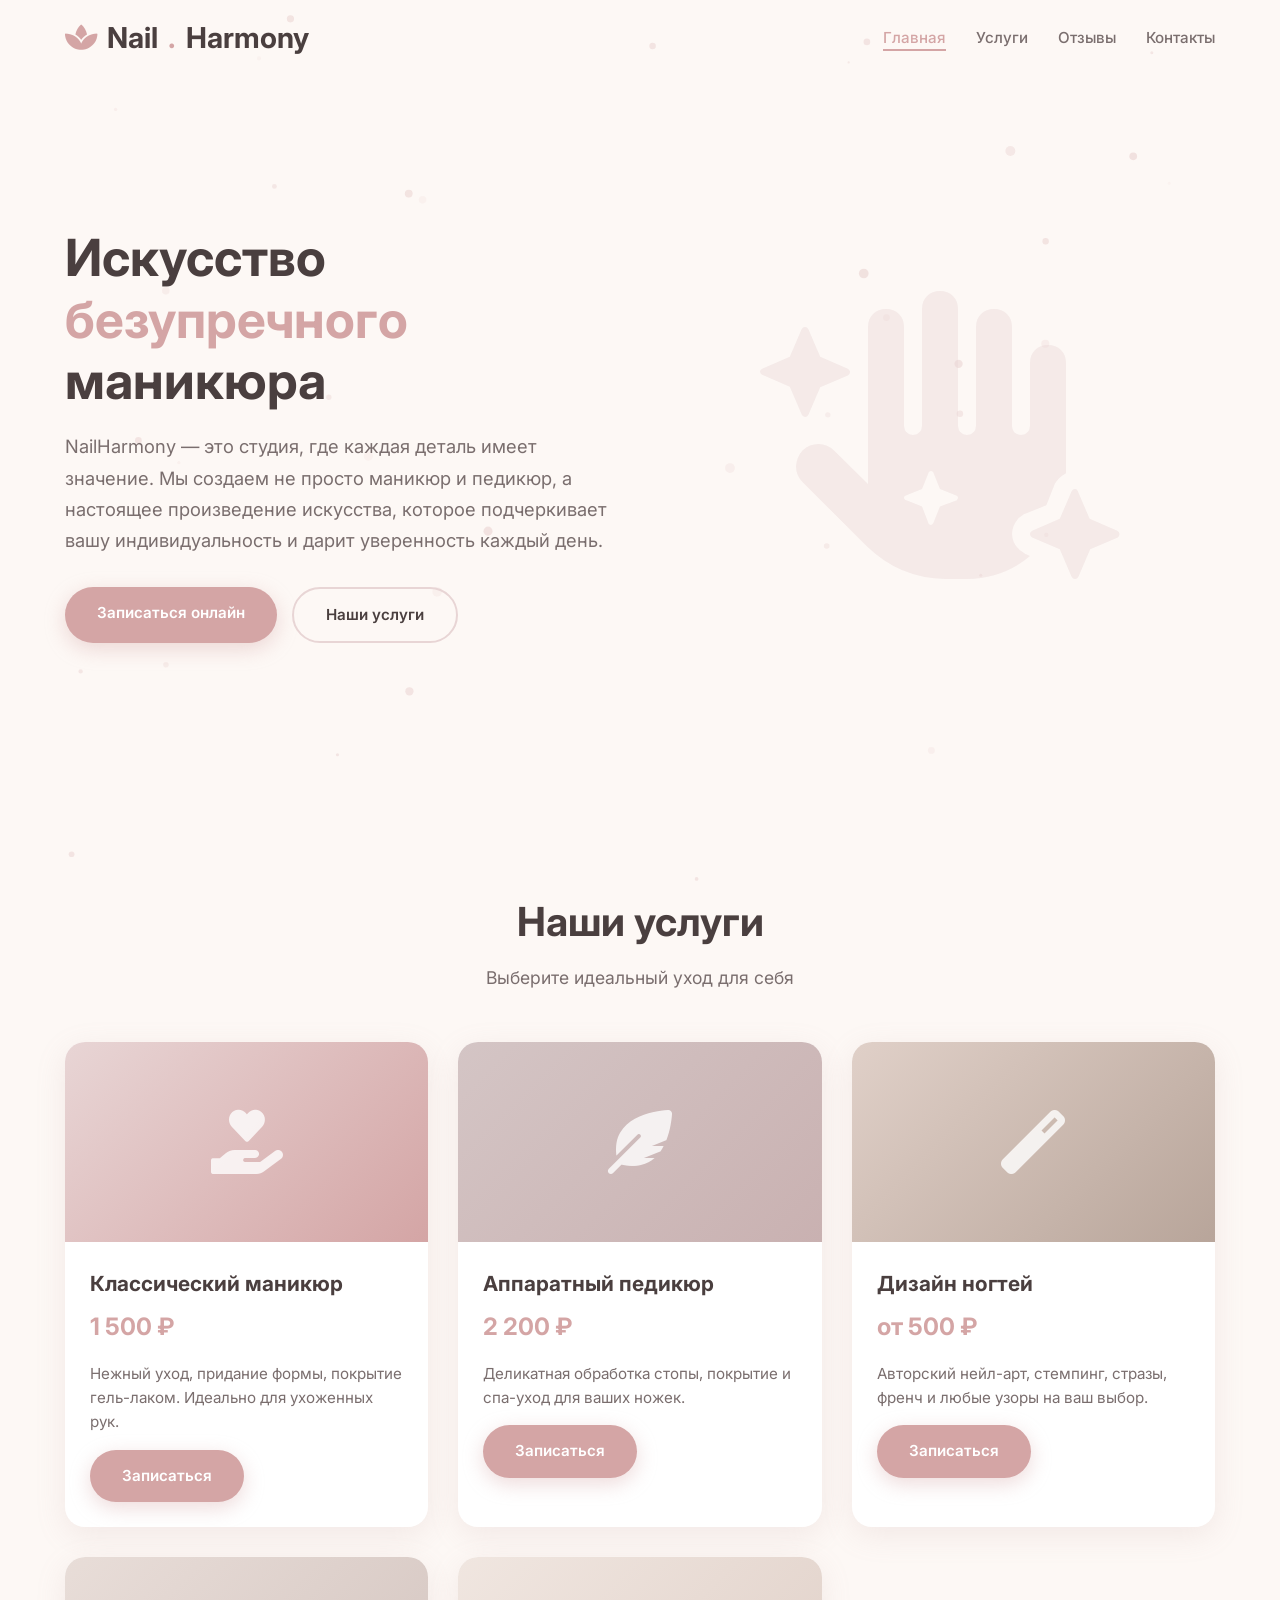
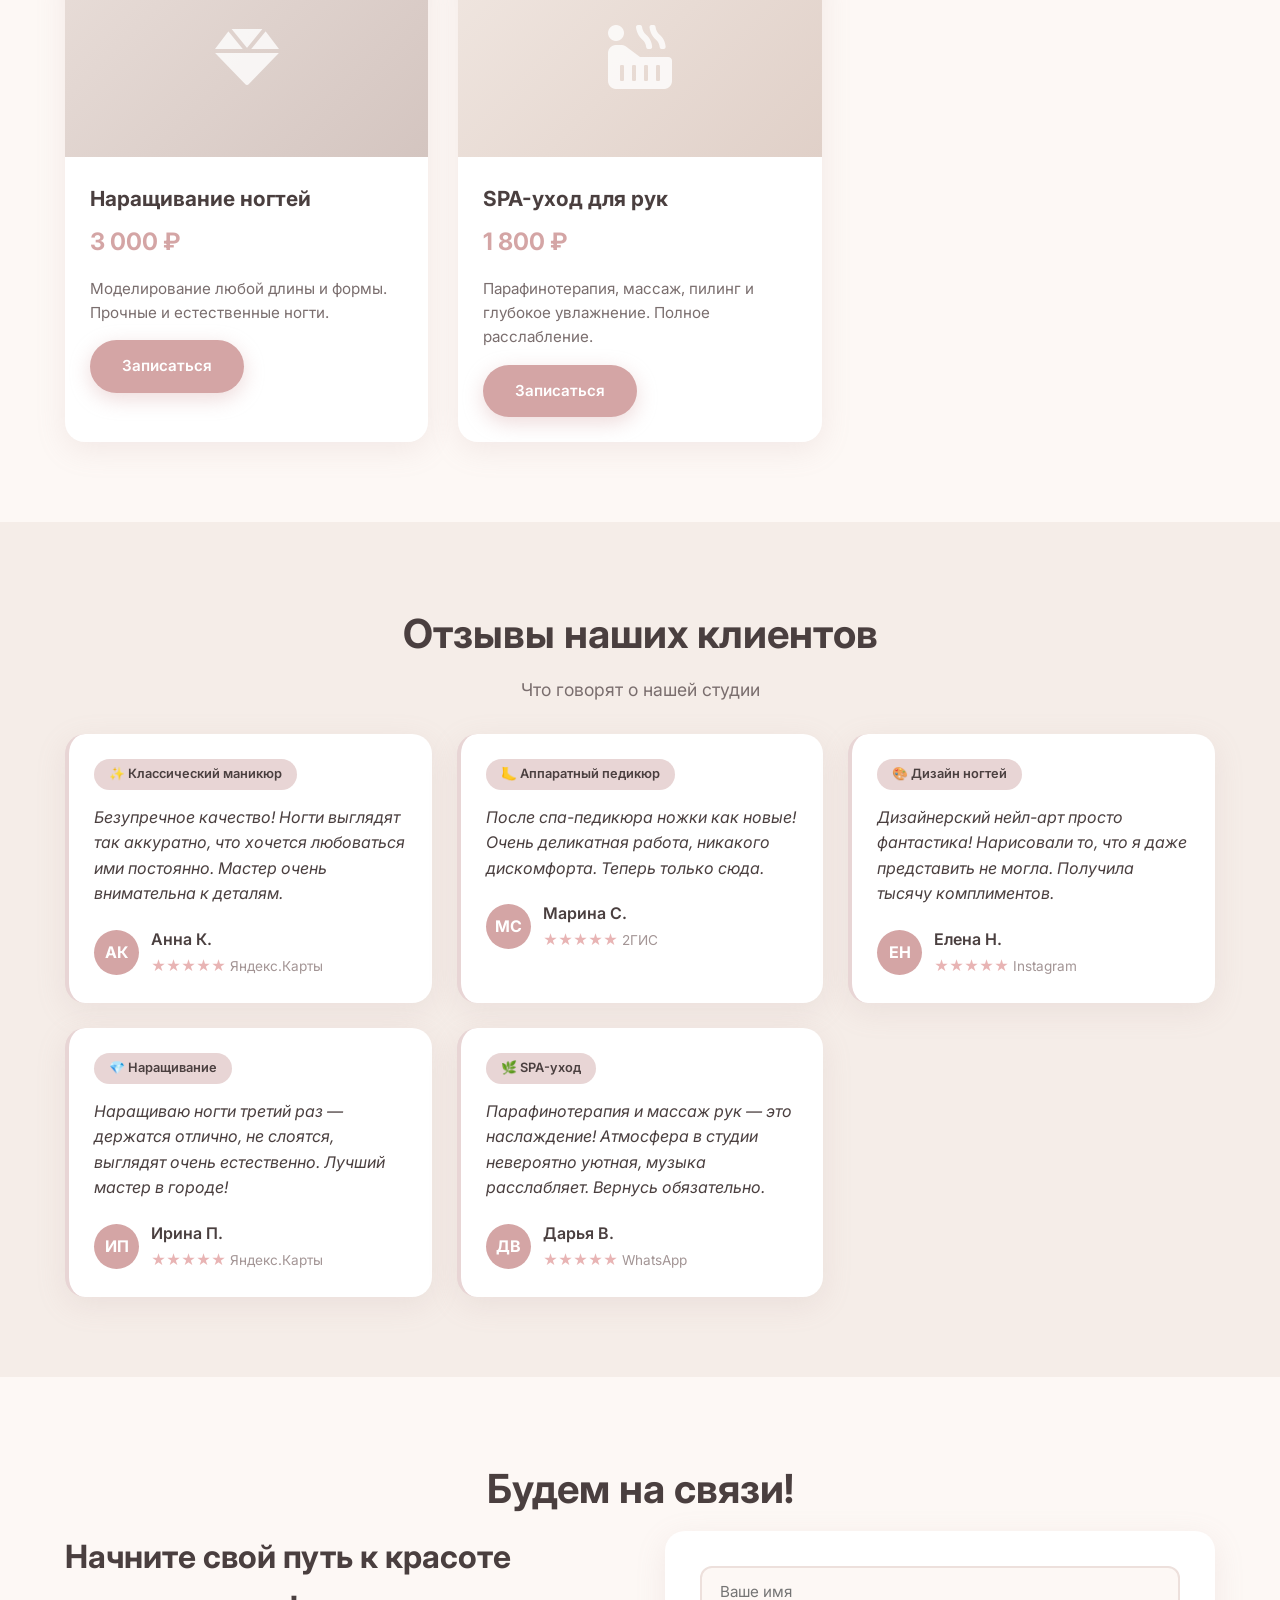
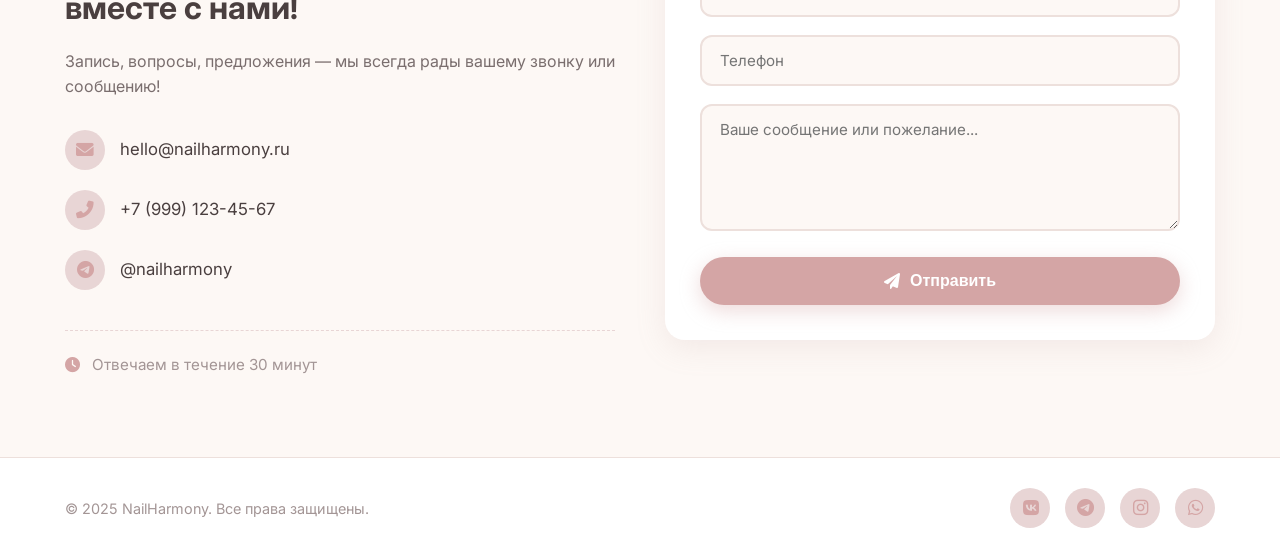
==== index.html @ de54ed05 "update" ====
<!DOCTYPE html>
<html lang="ru">
<head>
    <meta charset="UTF-8">
    <meta name="viewport" content="width=device-width, initial-scale=1.0">
    <title>NailHarmony | Студия маникюра и педикюра</title>
    <link rel="stylesheet" href="https://cdnjs.cloudflare.com/ajax/libs/font-awesome/6.0.0-beta3/css/all.min.css">
    <link href="https://fonts.googleapis.com/css2?family=Inter:wght@400;500;600;700;800&family=Montserrat:wght@300;400;500;600;700&display=swap" rel="stylesheet">
    <link rel="stylesheet" href="style.css">
</head>
<body>

    <canvas id="bg-canvas"></canvas>

    <header id="main-header">
        <div class="container header-container">
            <div class="logo">
                <i class="fas fa-spa"></i> Nail<span>.</span>Harmony
            </div>
            <nav>
                <ul>
                    <li><a href="#hero" class="active">Главная</a></li>
                    <li><a href="#services">Услуги</a></li>
                    <li><a href="#reviews">Отзывы</a></li>
                    <li><a href="#contact">Контакты</a></li>
                </ul>
            </nav>
            <div class="mobile-menu">
                <i class="fas fa-bars"></i>
            </div>
        </div>
    </header>

    <main>
        <!-- Hero -->
        <section id="hero">
            <div class="container hero-grid">
                <div class="hero-content">
                    <h1 class="reveal active">Искусство <span>безупречного</span> маникюра</h1>
                    <p class="reveal active" style="transition-delay: 0.2s;">
                        NailHarmony — это студия, где каждая деталь имеет значение. Мы создаем не просто маникюр и педикюр, а настоящее произведение искусства, которое подчеркивает вашу индивидуальность и дарит уверенность каждый день.
                    </p>
                    <div class="btn-group reveal active" style="transition-delay: 0.4s;">
                        <a href="#contact" class="btn btn-primary">Записаться онлайн</a>
                        <a href="#services" class="btn btn-secondary">Наши услуги</a>
                    </div>
                </div>
                <div class="hero-image reveal active" style="transition-delay: 0.6s;">
                    <i class="fas fa-hand-sparkles"></i>
                </div>
            </div>
        </section>

        <!-- Services -->
        <section id="services">
            <div class="container">
                <div class="section-header reveal">
                    <h2>Наши услуги</h2>
                    <p class="section-subtitle">Выберите идеальный уход для себя</p>
                </div>
                <div class="services-grid">
                    <div class="service-card reveal">
                        <div class="card-img" style="background: linear-gradient(135deg, #E8D5D5, #D4A5A5);">
                            <i class="fas fa-hand-holding-heart"></i>
                        </div>
                        <div class="card-content">
                            <h3>Классический маникюр</h3>
                            <div class="price">1 500 ₽</div>
                            <p>Нежный уход, придание формы, покрытие гель-лаком. Идеально для ухоженных рук.</p>
                            <a href="#contact" class="btn btn-primary">Записаться</a>
                        </div>
                    </div>
                    <div class="service-card reveal" style="transition-delay: 0.1s;">
                        <div class="card-img" style="background: linear-gradient(135deg, #D4C5C5, #C9B1B1);">
                            <i class="fas fa-feather-alt"></i>
                        </div>
                        <div class="card-content">
                            <h3>Аппаратный педикюр</h3>
                            <div class="price">2 200 ₽</div>
                            <p>Деликатная обработка стопы, покрытие и спа-уход для ваших ножек.</p>
                            <a href="#contact" class="btn btn-primary">Записаться</a>
                        </div>
                    </div>
                    <div class="service-card reveal" style="transition-delay: 0.2s;">
                        <div class="card-img" style="background: linear-gradient(135deg, #E0D0C8, #B8A59A);">
                            <i class="fas fa-magic"></i>
                        </div>
                        <div class="card-content">
                            <h3>Дизайн ногтей</h3>
                            <div class="price">от 500 ₽</div>
                            <p>Авторский нейл-арт, стемпинг, стразы, френч и любые узоры на ваш выбор.</p>
                            <a href="#contact" class="btn btn-primary">Записаться</a>
                        </div>
                    </div>
                    <div class="service-card reveal" style="transition-delay: 0.3s;">
                        <div class="card-img" style="background: linear-gradient(135deg, #E8DDD8, #D4C5C0);">
                            <i class="fas fa-gem"></i>
                        </div>
                        <div class="card-content">
                            <h3>Наращивание ногтей</h3>
                            <div class="price">3 000 ₽</div>
                            <p>Моделирование любой длины и формы. Прочные и естественные ногти.</p>
                            <a href="#contact" class="btn btn-primary">Записаться</a>
                        </div>
                    </div>
                    <div class="service-card reveal" style="transition-delay: 0.4s;">
                        <div class="card-img" style="background: linear-gradient(135deg, #F0E6E0, #E0D0C8);">
                            <i class="fas fa-hot-tub"></i>
                        </div>
                        <div class="card-content">
                            <h3>SPA-уход для рук</h3>
                            <div class="price">1 800 ₽</div>
                            <p>Парафинотерапия, массаж, пилинг и глубокое увлажнение. Полное расслабление.</p>
                            <a href="#contact" class="btn btn-primary">Записаться</a>
                        </div>
                    </div>
                </div>
            </div>
        </section>

        <!-- Reviews -->
        <section id="reviews">
            <div class="container">
                <h2 class="section-title reveal">Отзывы наших клиентов</h2>
                <p class="section-subtitle reveal" style="text-align: center; margin-bottom: 20px;">Что говорят о нашей студии</p>

                <div class="reviews-grid">
                    <div class="review-card reveal">
                        <span class="service-badge">✨ Классический маникюр</span>
                        <div class="review-text">
                            Безупречное качество! Ногти выглядят так аккуратно, что хочется любоваться ими постоянно. Мастер очень внимательна к деталям.
                        </div>
                        <div class="reviewer">
                            <div class="avatar">АК</div>
                            <div class="reviewer-info">
                                <div class="reviewer-name">Анна К.</div>
                                <div class="reviewer-meta">
                                    <span class="stars">★★★★★</span>
                                    <span class="platform">Яндекс.Карты</span>
                                </div>
                            </div>
                        </div>
                    </div>

                    <div class="review-card reveal" style="transition-delay: 0.1s;">
                        <span class="service-badge">🦶 Аппаратный педикюр</span>
                        <div class="review-text">
                            После спа-педикюра ножки как новые! Очень деликатная работа, никакого дискомфорта. Теперь только сюда.
                        </div>
                        <div class="reviewer">
                            <div class="avatar">МС</div>
                            <div class="reviewer-info">
                                <div class="reviewer-name">Марина С.</div>
                                <div class="reviewer-meta">
                                    <span class="stars">★★★★★</span>
                                    <span class="platform">2ГИС</span>
                                </div>
                            </div>
                        </div>
                    </div>

                    <div class="review-card reveal" style="transition-delay: 0.2s;">
                        <span class="service-badge">🎨 Дизайн ногтей</span>
                        <div class="review-text">
                            Дизайнерский нейл-арт просто фантастика! Нарисовали то, что я даже представить не могла. Получила тысячу комплиментов.
                        </div>
                        <div class="reviewer">
                            <div class="avatar">ЕН</div>
                            <div class="reviewer-info">
                                <div class="reviewer-name">Елена Н.</div>
                                <div class="reviewer-meta">
                                    <span class="stars">★★★★★</span>
                                    <span class="platform">Instagram</span>
                                </div>
                            </div>
                        </div>
                    </div>

                    <div class="review-card reveal" style="transition-delay: 0.3s;">
                        <span class="service-badge">💎 Наращивание</span>
                        <div class="review-text">
                            Наращиваю ногти третий раз — держатся отлично, не слоятся, выглядят очень естественно. Лучший мастер в городе!
                        </div>
                        <div class="reviewer">
                            <div class="avatar">ИП</div>
                            <div class="reviewer-info">
                                <div class="reviewer-name">Ирина П.</div>
                                <div class="reviewer-meta">
                                    <span class="stars">★★★★★</span>
                                    <span class="platform">Яндекс.Карты</span>
                                </div>
                            </div>
                        </div>
                    </div>

                    <div class="review-card reveal" style="transition-delay: 0.4s;">
                        <span class="service-badge">🌿 SPA-уход</span>
                        <div class="review-text">
                            Парафинотерапия и массаж рук — это наслаждение! Атмосфера в студии невероятно уютная, музыка расслабляет. Вернусь обязательно.
                        </div>
                        <div class="reviewer">
                            <div class="avatar">ДВ</div>
                            <div class="reviewer-info">
                                <div class="reviewer-name">Дарья В.</div>
                                <div class="reviewer-meta">
                                    <span class="stars">★★★★★</span>
                                    <span class="platform">WhatsApp</span>
                                </div>
                            </div>
                        </div>
                    </div>
                </div>
            </div>
        </section>

        <!-- Contact -->
        <section id="contact">
            <div class="container">
                <h2 class="section-title reveal">Будем на связи!</h2>
                <div class="contact-grid reveal">
                    <div class="contact-info">
                        <h2>Начните свой путь к красоте вместе с нами!</h2>
                        <p>Запись, вопросы, предложения — мы всегда рады вашему звонку или сообщению!</p>
                        <div class="contact-details">
                            <div class="contact-item">
                                <i class="fas fa-envelope"></i>
                                <span>hello@nailharmony.ru</span>
                            </div>
                            <div class="contact-item">
                                <i class="fas fa-phone-alt"></i>
                                <span>+7 (999) 123-45-67</span>
                            </div>
                            <div class="contact-item">
                                <i class="fab fa-telegram"></i>
                                <span>@nailharmony</span>
                            </div>
                        </div>
                        <div class="response-time">
                            <i class="fas fa-clock"></i> Отвечаем в течение 30 минут
                        </div>
                    </div>

                    <div class="contact-form">
                        <form action="#" method="post">
                            <input type="text" placeholder="Ваше имя" required>
                            <input type="tel" placeholder="Телефон" required>
                            <textarea rows="5" placeholder="Ваше сообщение или пожелание..."></textarea>
                            <button type="submit" class="btn-glow">
                                <i class="fas fa-paper-plane" style="margin-right: 10px;"></i>Отправить
                            </button>
                        </form>
                    </div>
                </div>
            </div>
        </section>
    </main>

    <footer>
        <div class="container">
            <p>&copy; 2025 NailHarmony. Все права защищены.</p>
            <div class="social">
                <a href="#" aria-label="VK"><i class="fab fa-vk"></i></a>
                <a href="#" aria-label="Telegram"><i class="fab fa-telegram"></i></a>
                <a href="#" aria-label="Instagram"><i class="fab fa-instagram"></i></a>
                <a href="#" aria-label="WhatsApp"><i class="fab fa-whatsapp"></i></a>
            </div>
        </div>
    </footer>

    <script src="script.js"></script>
</body>
</html>
---- style.css ----
:root {
    --primary: #D4A5A5;
    --primary-light: #E8D5D5;
    --secondary: #C9B1B1;
    --accent: #B8A59A;
    --bg: #FDF8F5;
    --bg-alt: #F5EDE8;
    --text: #4A3F3F;
    --text-light: #7A6E6E;
    --text-muted: #A39595;
    --white: #FFFFFF;
    --soft-shadow: 0 8px 30px rgba(180, 150, 150, 0.15);
    --soft-shadow-hover: 0 12px 40px rgba(180, 150, 150, 0.25);
    --radius: 20px;
    --radius-sm: 12px;
    --transition: 0.3s ease;
}

* {
    margin: 0;
    padding: 0;
    box-sizing: border-box;
}

body {
    font-family: 'Inter', 'Montserrat', sans-serif;
    background-color: var(--bg);
    color: var(--text);
    line-height: 1.6;
    overflow-x: hidden;
}

.container {
    max-width: 1200px;
    margin: 0 auto;
    padding: 0 25px;
}

/* Canvas фон с мягкими частицами */
#bg-canvas {
    position: fixed;
    top: 0;
    left: 0;
    width: 100%;
    height: 100%;
    z-index: 0;
    pointer-events: none;
    opacity: 0.6;
}

/* Header */
#main-header {
    position: fixed;
    top: 0;
    left: 0;
    width: 100%;
    z-index: 1000;
    padding: 15px 0;
    transition: var(--transition);
    background: transparent;
}

#main-header.scrolled {
    background: rgba(253, 248, 245, 0.95);
    backdrop-filter: blur(15px);
    box-shadow: 0 4px 20px rgba(180, 150, 150, 0.1);
    padding: 10px 0;
}

.header-container {
    display: flex;
    justify-content: space-between;
    align-items: center;
}

.logo {
    font-size: 1.8rem;
    font-weight: 700;
    color: var(--text);
    display: flex;
    align-items: center;
    gap: 10px;
    position: relative;
    z-index: 1001;
}

.logo i {
    color: var(--primary);
    font-size: 1.8rem;
}

.logo span {
    color: var(--primary);
}

nav ul {
    display: flex;
    list-style: none;
    gap: 30px;
    align-items: center;
}

nav ul li a {
    text-decoration: none;
    color: var(--text-light);
    font-weight: 500;
    font-size: 0.95rem;
    transition: var(--transition);
    position: relative;
    padding-bottom: 4px;
}

nav ul li a::after {
    content: '';
    position: absolute;
    bottom: 0;
    left: 0;
    width: 0;
    height: 2px;
    background: var(--primary);
    transition: var(--transition);
}

nav ul li a:hover,
nav ul li a.active {
    color: var(--primary);
}

nav ul li a:hover::after,
nav ul li a.active::after {
    width: 100%;
}

.mobile-menu {
    display: none;
    font-size: 1.8rem;
    color: var(--text);
    cursor: pointer;
    position: relative;
    z-index: 1001;
}

/* Hero */
#hero {
    position: relative;
    z-index: 1;
    padding: 140px 0 80px;
    min-height: 90vh;
    display: flex;
    align-items: center;
}

.hero-grid {
    display: grid;
    grid-template-columns: 1fr 1fr;
    gap: 50px;
    align-items: center;
}

.hero-content h1 {
    font-size: 3.2rem;
    font-weight: 700;
    color: var(--text);
    line-height: 1.2;
    margin-bottom: 20px;
}

.hero-content h1 span {
    color: var(--primary);
    position: relative;
}

.hero-content p {
    font-size: 1.15rem;
    color: var(--text-light);
    margin-bottom: 30px;
    line-height: 1.7;
}

.btn-group {
    display: flex;
    gap: 15px;
    flex-wrap: wrap;
}

.btn {
    display: inline-block;
    padding: 14px 32px;
    border-radius: 50px;
    font-weight: 600;
    text-decoration: none;
    transition: var(--transition);
    font-size: 0.95rem;
    cursor: pointer;
    border: none;
}

.btn-primary {
    background: var(--primary);
    color: var(--white);
    box-shadow: 0 6px 20px rgba(212, 165, 165, 0.4);
}

.btn-primary:hover {
    background: #C49595;
    transform: translateY(-2px);
    box-shadow: 0 10px 28px rgba(212, 165, 165, 0.5);
}

.btn-secondary {
    background: transparent;
    color: var(--text);
    border: 2px solid var(--primary-light);
}

.btn-secondary:hover {
    background: var(--primary-light);
    border-color: var(--primary-light);
    transform: translateY(-2px);
}

.hero-image {
    display: flex;
    justify-content: center;
    align-items: center;
}

.hero-image i {
    font-size: 18rem;
    color: var(--primary-light);
    opacity: 0.4;
    animation: float 4s ease-in-out infinite;
}

@keyframes float {
    0%, 100% { transform: translateY(0px); }
    50% { transform: translateY(-20px); }
}

/* Sections */
section {
    position: relative;
    z-index: 1;
    padding: 80px 0;
}

#reviews {
    background: var(--bg-alt);
}

.section-header {
    text-align: center;
    margin-bottom: 50px;
}

.section-header h2 {
    font-size: 2.5rem;
    color: var(--text);
    margin-bottom: 10px;
}

.section-subtitle {
    color: var(--text-light);
    font-size: 1.1rem;
}

.section-title {
    font-size: 2.5rem;
    color: var(--text);
    margin-bottom: 10px;
    text-align: center;
}

/* Services Cards */
.services-grid {
    display: grid;
    grid-template-columns: repeat(auto-fit, minmax(300px, 1fr));
    gap: 30px;
}

.service-card {
    background: var(--white);
    border-radius: var(--radius);
    overflow: hidden;
    box-shadow: var(--soft-shadow);
    transition: var(--transition);
}

.service-card:hover {
    transform: translateY(-8px);
    box-shadow: var(--soft-shadow-hover);
}

.card-img {
    height: 200px;
    background: var(--primary-light);
    display: flex;
    align-items: center;
    justify-content: center;
    font-size: 4rem;
    color: var(--white);
    position: relative;
    overflow: hidden;
}

.card-img i {
    position: relative;
    z-index: 1;
    opacity: 0.8;
}

.card-content {
    padding: 25px;
}

.card-content h3 {
    font-size: 1.3rem;
    margin-bottom: 8px;
    color: var(--text);
}

.card-content p {
    color: var(--text-light);
    font-size: 0.95rem;
    margin-bottom: 15px;
}

.price {
    font-size: 1.5rem;
    font-weight: 700;
    color: var(--primary);
    margin-bottom: 15px;
}

/* Reviews */
.reviews-grid {
    display: grid;
    grid-template-columns: repeat(auto-fit, minmax(320px, 1fr));
    gap: 25px;
    margin-top: 30px;
}

.review-card {
    background: var(--white);
    border-radius: var(--radius);
    padding: 25px;
    box-shadow: var(--soft-shadow);
    transition: var(--transition);
    border-left: 4px solid var(--primary-light);
}

.review-card:hover {
    transform: translateY(-5px);
    box-shadow: var(--soft-shadow-hover);
}

.service-badge {
    display: inline-block;
    background: var(--primary-light);
    color: var(--text);
    padding: 5px 15px;
    border-radius: 20px;
    font-size: 0.8rem;
    font-weight: 600;
    margin-bottom: 15px;
}

.review-text {
    font-style: italic;
    color: var(--text);
    margin-bottom: 20px;
    line-height: 1.6;
}

.reviewer {
    display: flex;
    align-items: center;
    gap: 12px;
}

.avatar {
    width: 45px;
    height: 45px;
    border-radius: 50%;
    background: var(--primary);
    color: var(--white);
    display: flex;
    align-items: center;
    justify-content: center;
    font-weight: 700;
    font-size: 1rem;
}

.reviewer-info {
    flex: 1;
}

.reviewer-name {
    font-weight: 600;
    color: var(--text);
}

.stars {
    color: #E8B4B4;
    font-size: 0.9rem;
}

.platform {
    color: var(--text-muted);
    font-size: 0.85rem;
}

/* Contact */
.contact-grid {
    display: grid;
    grid-template-columns: 1fr 1fr;
    gap: 50px;
    align-items: start;
}

.contact-info h2 {
    font-size: 2rem;
    color: var(--text);
    margin-bottom: 15px;
}

.contact-info p {
    color: var(--text-light);
    margin-bottom: 30px;
}

.contact-details {
    display: flex;
    flex-direction: column;
    gap: 20px;
    margin-bottom: 30px;
}

.contact-item {
    display: flex;
    align-items: center;
    gap: 15px;
    font-size: 1.05rem;
    color: var(--text);
}

.contact-item i {
    width: 40px;
    height: 40px;
    background: var(--primary-light);
    border-radius: 50%;
    display: flex;
    align-items: center;
    justify-content: center;
    color: var(--primary);
    font-size: 1.1rem;
}

.response-time {
    margin-top: 40px;
    font-size: 0.95rem;
    color: var(--text-muted);
    border-top: 1px dashed var(--primary-light);
    padding-top: 22px;
    display: flex;
    gap: 12px;
    align-items: center;
}

.response-time i {
    color: var(--primary);
}

.contact-form {
    background: var(--white);
    padding: 35px;
    border-radius: var(--radius);
    box-shadow: var(--soft-shadow);
}

.contact-form input,
.contact-form textarea {
    width: 100%;
    padding: 14px 18px;
    margin-bottom: 18px;
    border: 2px solid #EDE0DC;
    border-radius: var(--radius-sm);
    font-family: inherit;
    font-size: 0.95rem;
    transition: var(--transition);
    background: var(--bg);
    color: var(--text);
}

.contact-form input:focus,
.contact-form textarea:focus {
    outline: none;
    border-color: var(--primary);
    background: var(--white);
}

.btn-glow {
    width: 100%;
    padding: 15px;
    background: var(--primary);
    color: var(--white);
    border: none;
    border-radius: 50px;
    font-size: 1rem;
    font-weight: 600;
    cursor: pointer;
    transition: var(--transition);
    box-shadow: 0 6px 20px rgba(212, 165, 165, 0.4);
    display: flex;
    align-items: center;
    justify-content: center;
}

.btn-glow:hover {
    background: #C49595;
    transform: translateY(-2px);
    box-shadow: 0 10px 28px rgba(212, 165, 165, 0.5);
}

/* Footer */
footer {
    position: relative;
    z-index: 1;
    background: var(--white);
    padding: 30px 0;
    text-align: center;
    border-top: 1px solid #EDE0DC;
}

footer .container {
    display: flex;
    justify-content: space-between;
    align-items: center;
    flex-wrap: wrap;
    gap: 15px;
}

footer p {
    color: var(--text-muted);
    font-size: 0.9rem;
}

.social {
    display: flex;
    gap: 15px;
}

.social a {
    width: 40px;
    height: 40px;
    border-radius: 50%;
    background: var(--primary-light);
    color: var(--primary);
    display: flex;
    align-items: center;
    justify-content: center;
    text-decoration: none;
    transition: var(--transition);
    font-size: 1.1rem;
}

.social a:hover {
    background: var(--primary);
    color: var(--white);
    transform: translateY(-3px);
}

/* Reveal animations */
.reveal {
    opacity: 0;
    transform: translateY(30px);
    transition: opacity 0.6s ease, transform 0.6s ease;
}

.reveal.active {
    opacity: 1;
    transform: translateY(0);
}

/* Responsive */
@media (max-width: 768px) {
    .hero-grid,
    .contact-grid {
        grid-template-columns: 1fr;
    }

    .hero-content h1 {
        font-size: 2.3rem;
    }

    .hero-image i {
        font-size: 10rem;
    }

    nav ul {
        position: fixed;
        top: 0;
        right: -100%;
        width: 70%;
        height: 100vh;
        background: var(--white);
        flex-direction: column;
        justify-content: center;
        gap: 25px;
        transition: var(--transition);
        box-shadow: -5px 0 20px rgba(0,0,0,0.05);
        z-index: 1000;
    }

    nav ul.show {
        right: 0;
    }

    .mobile-menu {
        display: block;
    }

    .services-grid,
    .reviews-grid {
        grid-template-columns: 1fr;
    }

    footer .container {
        flex-direction: column;
        text-align: center;
    }
}
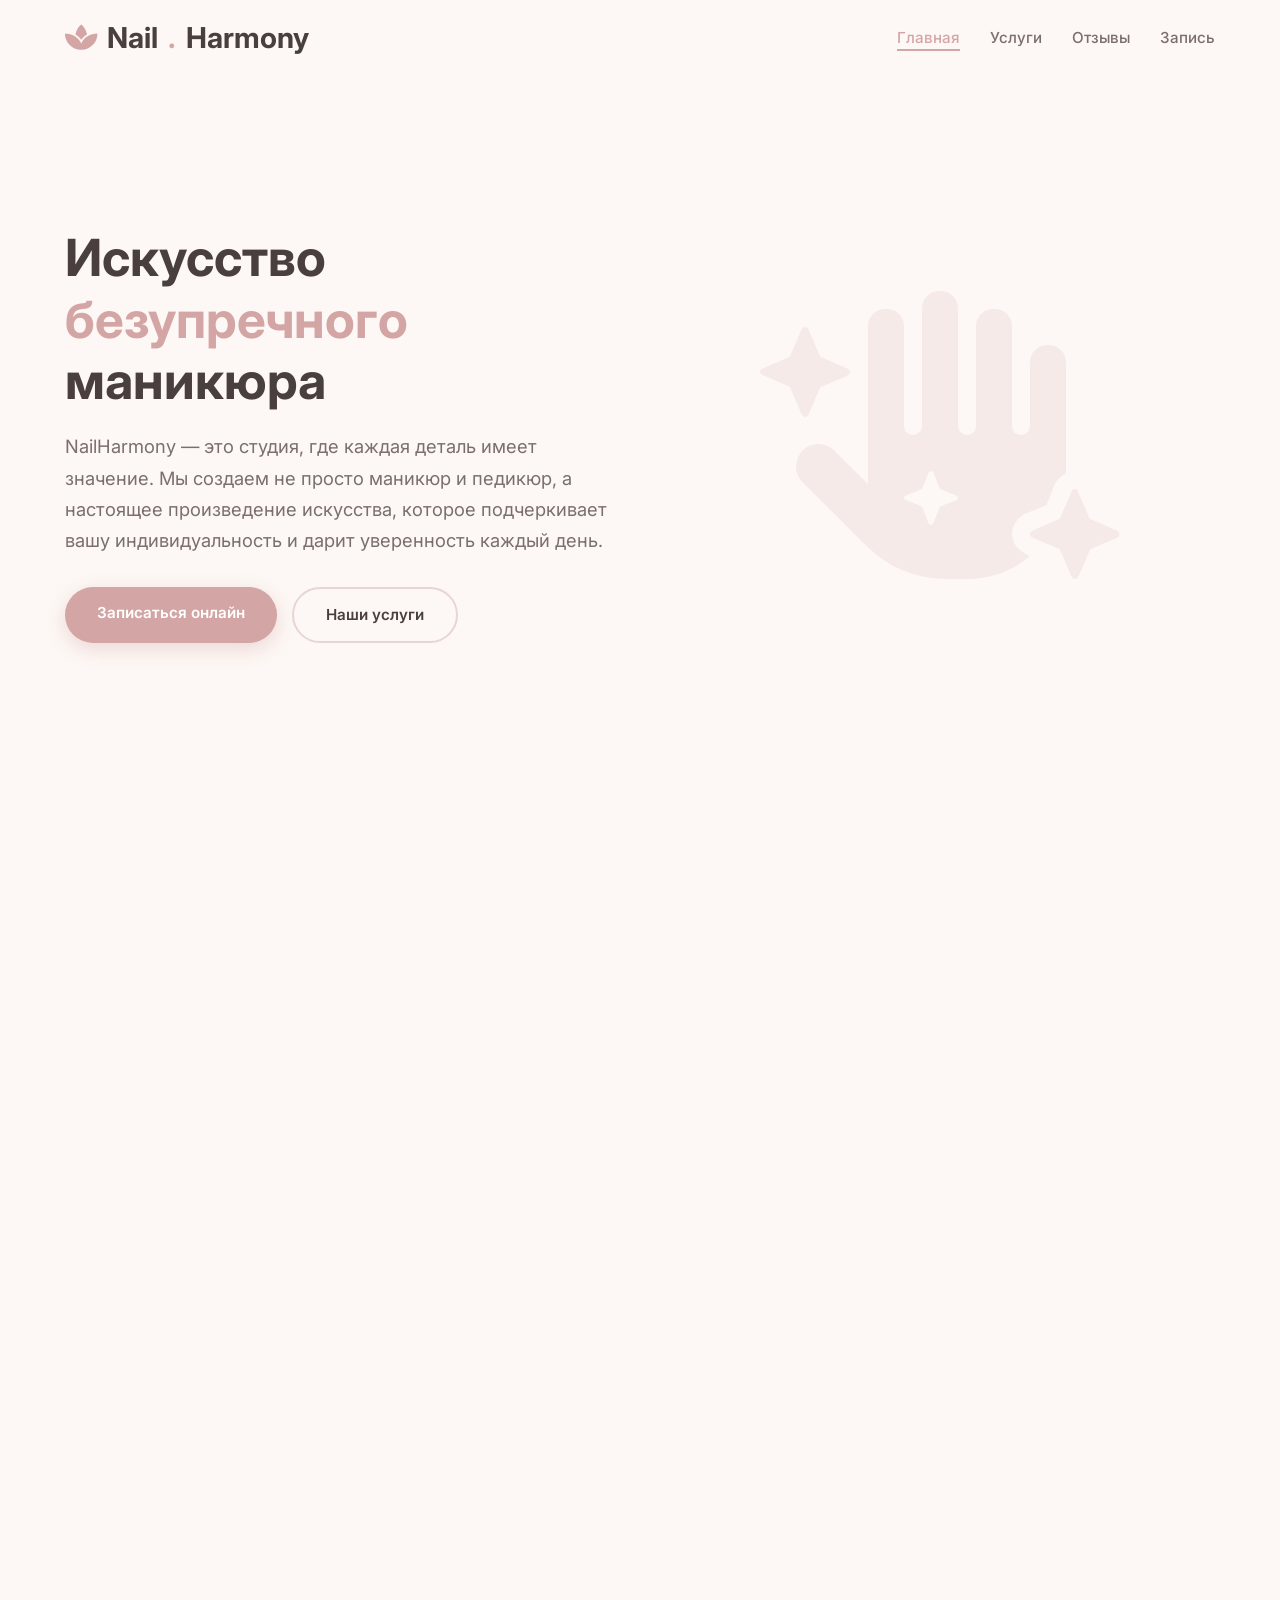
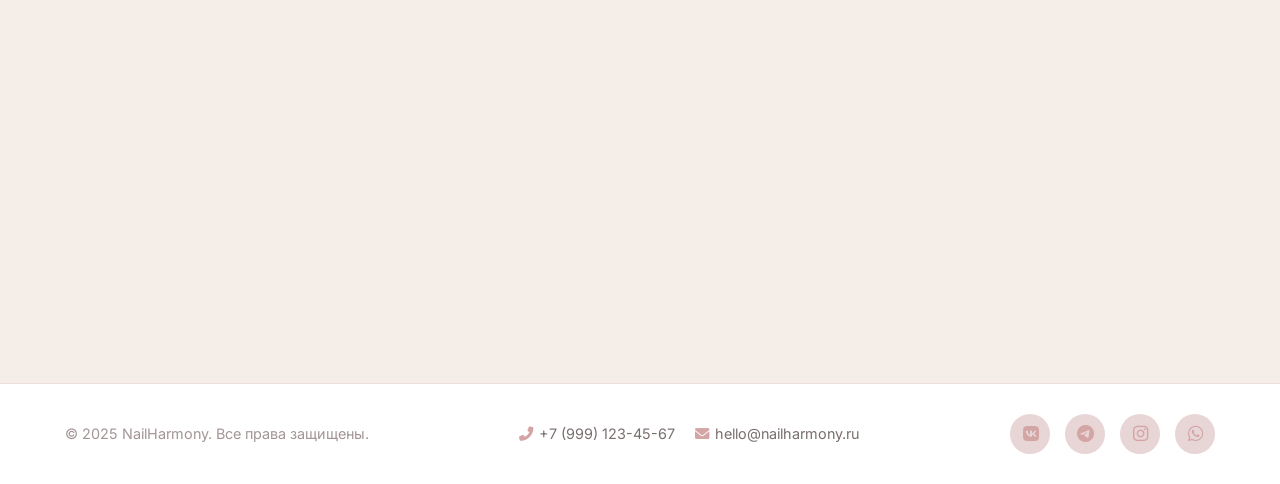
==== commit 5ced391f: "update2" ====
--- a/index.html
+++ b/index.html
@@ -22,7 +22,7 @@
                     <li><a href="#hero" class="active">Главная</a></li>
                     <li><a href="#services">Услуги</a></li>
                     <li><a href="#reviews">Отзывы</a></li>
-                    <li><a href="#contact">Контакты</a></li>
+                    <li><a href="#booking">Запись</a></li>
                 </ul>
             </nav>
             <div class="mobile-menu">
@@ -41,7 +41,7 @@
                         NailHarmony — это студия, где каждая деталь имеет значение. Мы создаем не просто маникюр и педикюр, а настоящее произведение искусства, которое подчеркивает вашу индивидуальность и дарит уверенность каждый день.
                     </p>
                     <div class="btn-group reveal active" style="transition-delay: 0.4s;">
-                        <a href="#contact" class="btn btn-primary">Записаться онлайн</a>
+                        <a href="#booking" class="btn btn-primary">Записаться онлайн</a>
                         <a href="#services" class="btn btn-secondary">Наши услуги</a>
                     </div>
                 </div>
@@ -67,7 +67,7 @@
                             <h3>Классический маникюр</h3>
                             <div class="price">1 500 ₽</div>
                             <p>Нежный уход, придание формы, покрытие гель-лаком. Идеально для ухоженных рук.</p>
-                            <a href="#contact" class="btn btn-primary">Записаться</a>
+                            <a href="#booking" class="btn btn-primary">Записаться</a>
                         </div>
                     </div>
                     <div class="service-card reveal" style="transition-delay: 0.1s;">
@@ -78,7 +78,7 @@
                             <h3>Аппаратный педикюр</h3>
                             <div class="price">2 200 ₽</div>
                             <p>Деликатная обработка стопы, покрытие и спа-уход для ваших ножек.</p>
-                            <a href="#contact" class="btn btn-primary">Записаться</a>
+                            <a href="#booking" class="btn btn-primary">Записаться</a>
                         </div>
                     </div>
                     <div class="service-card reveal" style="transition-delay: 0.2s;">
@@ -89,7 +89,7 @@
                             <h3>Дизайн ногтей</h3>
                             <div class="price">от 500 ₽</div>
                             <p>Авторский нейл-арт, стемпинг, стразы, френч и любые узоры на ваш выбор.</p>
-                            <a href="#contact" class="btn btn-primary">Записаться</a>
+                            <a href="#booking" class="btn btn-primary">Записаться</a>
                         </div>
                     </div>
                     <div class="service-card reveal" style="transition-delay: 0.3s;">
@@ -100,7 +100,7 @@
                             <h3>Наращивание ногтей</h3>
                             <div class="price">3 000 ₽</div>
                             <p>Моделирование любой длины и формы. Прочные и естественные ногти.</p>
-                            <a href="#contact" class="btn btn-primary">Записаться</a>
+                            <a href="#booking" class="btn btn-primary">Записаться</a>
                         </div>
                     </div>
                     <div class="service-card reveal" style="transition-delay: 0.4s;">
@@ -111,7 +111,7 @@
                             <h3>SPA-уход для рук</h3>
                             <div class="price">1 800 ₽</div>
                             <p>Парафинотерапия, массаж, пилинг и глубокое увлажнение. Полное расслабление.</p>
-                            <a href="#contact" class="btn btn-primary">Записаться</a>
+                            <a href="#booking" class="btn btn-primary">Записаться</a>
                         </div>
                     </div>
                 </div>
@@ -213,42 +213,59 @@
             </div>
         </section>
 
-        <!-- Contact -->
-        <section id="contact">
+        <!-- Booking -->
+        <section id="booking">
             <div class="container">
-                <h2 class="section-title reveal">Будем на связи!</h2>
-                <div class="contact-grid reveal">
-                    <div class="contact-info">
-                        <h2>Начните свой путь к красоте вместе с нами!</h2>
-                        <p>Запись, вопросы, предложения — мы всегда рады вашему звонку или сообщению!</p>
-                        <div class="contact-details">
-                            <div class="contact-item">
-                                <i class="fas fa-envelope"></i>
-                                <span>hello@nailharmony.ru</span>
-                            </div>
-                            <div class="contact-item">
-                                <i class="fas fa-phone-alt"></i>
-                                <span>+7 (999) 123-45-67</span>
-                            </div>
-                            <div class="contact-item">
-                                <i class="fab fa-telegram"></i>
-                                <span>@nailharmony</span>
-                            </div>
-                        </div>
-                        <div class="response-time">
-                            <i class="fas fa-clock"></i> Отвечаем в течение 30 минут
-                        </div>
-                    </div>
-
-                    <div class="contact-form">
-                        <form action="#" method="post">
+                <h2 class="section-title reveal">Запись онлайн</h2>
+                <p class="section-subtitle reveal" style="text-align: center; margin-bottom: 40px;">Выберите удобные дату и время</p>
+                
+                <div class="booking-container reveal">
+                    <!-- Выбор услуги -->
+                    <div class="booking-step">
+                        <h3><i class="fas fa-list-check"></i> Выберите услугу</h3>
+                        <select id="service-select" class="booking-select">
+                            <option value="">— Выберите услугу —</option>
+                            <option value="Классический маникюр">Классический маникюр — 1 500 ₽</option>
+                            <option value="Аппаратный педикюр">Аппаратный педикюр — 2 200 ₽</option>
+                            <option value="Дизайн ногтей">Дизайн ногтей — от 500 ₽</option>
+                            <option value="Наращивание ногтей">Наращивание ногтей — 3 000 ₽</option>
+                            <option value="SPA-уход для рук">SPA-уход для рук — 1 800 ₽</option>
+                        </select>
+                    </div>
+
+                    <!-- Выбор дня -->
+                    <div class="booking-step">
+                        <h3><i class="fas fa-calendar-alt"></i> Выберите день</h3>
+                        <div class="days-grid" id="days-grid">
+                            <!-- Заполняется через JS -->
+                        </div>
+                    </div>
+
+                    <!-- Выбор времени -->
+                    <div class="booking-step" id="time-step" style="display: none;">
+                        <h3><i class="fas fa-clock"></i> Выберите время</h3>
+                        <div class="time-grid" id="time-grid">
+                            <!-- Заполняется через JS -->
+                        </div>
+                    </div>
+
+                    <!-- Форма -->
+                    <div class="booking-step" id="form-step" style="display: none;">
+                        <h3><i class="fas fa-user"></i> Ваши данные</h3>
+                        <form id="booking-form" class="booking-form">
                             <input type="text" placeholder="Ваше имя" required>
                             <input type="tel" placeholder="Телефон" required>
-                            <textarea rows="5" placeholder="Ваше сообщение или пожелание..."></textarea>
+                            <input type="text" id="selected-service" readonly placeholder="Выбранная услуга">
+                            <input type="text" id="selected-datetime" readonly placeholder="Дата и время">
                             <button type="submit" class="btn-glow">
-                                <i class="fas fa-paper-plane" style="margin-right: 10px;"></i>Отправить
+                                <i class="fas fa-check-circle"></i> Подтвердить запись
                             </button>
                         </form>
+                        <div class="success-message" id="success-message" style="display: none;">
+                            <i class="fas fa-check-circle"></i>
+                            <h3>Спасибо за запись!</h3>
+                            <p>Мы свяжемся с вами для подтверждения.</p>
+                        </div>
                     </div>
                 </div>
             </div>
@@ -258,6 +275,10 @@
     <footer>
         <div class="container">
             <p>&copy; 2025 NailHarmony. Все права защищены.</p>
+            <div class="footer-contacts">
+                <span><i class="fas fa-phone-alt"></i> +7 (999) 123-45-67</span>
+                <span><i class="fas fa-envelope"></i> hello@nailharmony.ru</span>
+            </div>
             <div class="social">
                 <a href="#" aria-label="VK"><i class="fab fa-vk"></i></a>
                 <a href="#" aria-label="Telegram"><i class="fab fa-telegram"></i></a>
--- a/style.css
+++ b/style.css
@@ -36,7 +36,7 @@
     padding: 0 25px;
 }
 
-/* Canvas фон с мягкими частицами */
+/* Canvas фон */
 #bg-canvas {
     position: fixed;
     top: 0;
@@ -167,7 +167,6 @@
 
 .hero-content h1 span {
     color: var(--primary);
-    position: relative;
 }
 
 .hero-content p {
@@ -248,6 +247,10 @@
     background: var(--bg-alt);
 }
 
+#booking {
+    background: var(--bg-alt);
+}
+
 .section-header {
     text-align: center;
     margin-bottom: 50px;
@@ -293,7 +296,6 @@
 
 .card-img {
     height: 200px;
-    background: var(--primary-light);
     display: flex;
     align-items: center;
     justify-content: center;
@@ -410,79 +412,143 @@
     font-size: 0.85rem;
 }
 
-/* Contact */
-.contact-grid {
-    display: grid;
-    grid-template-columns: 1fr 1fr;
-    gap: 50px;
-    align-items: start;
-}
-
-.contact-info h2 {
-    font-size: 2rem;
-    color: var(--text);
-    margin-bottom: 15px;
-}
-
-.contact-info p {
-    color: var(--text-light);
-    margin-bottom: 30px;
-}
-
-.contact-details {
-    display: flex;
-    flex-direction: column;
-    gap: 20px;
-    margin-bottom: 30px;
-}
-
-.contact-item {
-    display: flex;
-    align-items: center;
-    gap: 15px;
-    font-size: 1.05rem;
-    color: var(--text);
-}
-
-.contact-item i {
-    width: 40px;
-    height: 40px;
-    background: var(--primary-light);
-    border-radius: 50%;
-    display: flex;
-    align-items: center;
-    justify-content: center;
+/* Booking */
+.booking-container {
+    max-width: 700px;
+    margin: 0 auto;
+    background: var(--white);
+    border-radius: var(--radius);
+    padding: 40px;
+    box-shadow: var(--soft-shadow);
+}
+
+.booking-step {
+    margin-bottom: 35px;
+}
+
+.booking-step:last-child {
+    margin-bottom: 0;
+}
+
+.booking-step h3 {
+    font-size: 1.2rem;
+    color: var(--text);
+    margin-bottom: 20px;
+    display: flex;
+    align-items: center;
+    gap: 10px;
+}
+
+.booking-step h3 i {
     color: var(--primary);
-    font-size: 1.1rem;
-}
-
-.response-time {
-    margin-top: 40px;
-    font-size: 0.95rem;
-    color: var(--text-muted);
-    border-top: 1px dashed var(--primary-light);
-    padding-top: 22px;
-    display: flex;
-    gap: 12px;
-    align-items: center;
-}
-
-.response-time i {
-    color: var(--primary);
-}
-
-.contact-form {
-    background: var(--white);
-    padding: 35px;
-    border-radius: var(--radius);
-    box-shadow: var(--soft-shadow);
-}
-
-.contact-form input,
-.contact-form textarea {
+    font-size: 1.3rem;
+}
+
+.booking-select {
     width: 100%;
     padding: 14px 18px;
-    margin-bottom: 18px;
+    border: 2px solid #EDE0DC;
+    border-radius: var(--radius-sm);
+    font-family: inherit;
+    font-size: 1rem;
+    background: var(--bg);
+    color: var(--text);
+    cursor: pointer;
+    transition: var(--transition);
+    appearance: none;
+    background-image: url("data:image/svg+xml,%3Csvg xmlns='http://www.w3.org/2000/svg' width='12' height='8' viewBox='0 0 12 8'%3E%3Cpath fill='%23A39595' d='M6 8L0 0h12z'/%3E%3C/svg%3E");
+    background-repeat: no-repeat;
+    background-position: right 18px center;
+}
+
+.booking-select:focus {
+    outline: none;
+    border-color: var(--primary);
+    background-color: var(--white);
+}
+
+/* Days Grid */
+.days-grid {
+    display: grid;
+    grid-template-columns: repeat(auto-fit, minmax(85px, 1fr));
+    gap: 10px;
+}
+
+.day-btn {
+    padding: 14px 10px;
+    border: 2px solid #EDE0DC;
+    border-radius: var(--radius-sm);
+    background: var(--white);
+    cursor: pointer;
+    transition: var(--transition);
+    text-align: center;
+    font-family: inherit;
+    color: var(--text);
+}
+
+.day-btn:hover {
+    border-color: var(--primary);
+    background: var(--primary-light);
+}
+
+.day-btn.selected {
+    background: var(--primary);
+    color: var(--white);
+    border-color: var(--primary);
+}
+
+.day-btn .day-name {
+    font-size: 0.8rem;
+    color: var(--text-muted);
+    display: block;
+    margin-bottom: 3px;
+}
+
+.day-btn.selected .day-name {
+    color: rgba(255,255,255,0.8);
+}
+
+.day-btn .day-date {
+    font-size: 1.2rem;
+    font-weight: 600;
+}
+
+/* Time Grid */
+.time-grid {
+    display: grid;
+    grid-template-columns: repeat(auto-fit, minmax(110px, 1fr));
+    gap: 10px;
+}
+
+.time-btn {
+    padding: 12px 15px;
+    border: 2px solid #EDE0DC;
+    border-radius: var(--radius-sm);
+    background: var(--white);
+    cursor: pointer;
+    transition: var(--transition);
+    text-align: center;
+    font-family: inherit;
+    font-size: 0.95rem;
+    color: var(--text);
+}
+
+.time-btn:hover {
+    border-color: var(--primary);
+    background: var(--primary-light);
+}
+
+.time-btn.selected {
+    background: var(--primary);
+    color: var(--white);
+    border-color: var(--primary);
+}
+
+/* Booking Form */
+.booking-form input {
+    width: 100%;
+    padding: 14px 18px;
+    margin-bottom: 15px;
     border: 2px solid #EDE0DC;
     border-radius: var(--radius-sm);
     font-family: inherit;
@@ -492,11 +558,16 @@
     color: var(--text);
 }
 
-.contact-form input:focus,
-.contact-form textarea:focus {
+.booking-form input:focus {
     outline: none;
     border-color: var(--primary);
     background: var(--white);
+}
+
+.booking-form input[readonly] {
+    background: #F5EDE8;
+    color: var(--text);
+    cursor: default;
 }
 
 .btn-glow {
@@ -514,12 +585,33 @@
     display: flex;
     align-items: center;
     justify-content: center;
+    gap: 8px;
 }
 
 .btn-glow:hover {
     background: #C49595;
     transform: translateY(-2px);
     box-shadow: 0 10px 28px rgba(212, 165, 165, 0.5);
+}
+
+.success-message {
+    text-align: center;
+    padding: 20px;
+}
+
+.success-message i {
+    font-size: 4rem;
+    color: #8DB580;
+    margin-bottom: 15px;
+}
+
+.success-message h3 {
+    color: var(--text);
+    margin-bottom: 10px;
+}
+
+.success-message p {
+    color: var(--text-light);
 }
 
 /* Footer */
@@ -545,6 +637,24 @@
     font-size: 0.9rem;
 }
 
+.footer-contacts {
+    display: flex;
+    gap: 20px;
+    flex-wrap: wrap;
+}
+
+.footer-contacts span {
+    color: var(--text-light);
+    font-size: 0.9rem;
+    display: flex;
+    align-items: center;
+    gap: 6px;
+}
+
+.footer-contacts span i {
+    color: var(--primary);
+}
+
 .social {
     display: flex;
     gap: 15px;
@@ -584,8 +694,7 @@
 
 /* Responsive */
 @media (max-width: 768px) {
-    .hero-grid,
-    .contact-grid {
+    .hero-grid {
         grid-template-columns: 1fr;
     }
 
@@ -625,8 +734,25 @@
         grid-template-columns: 1fr;
     }
 
+    .days-grid {
+        grid-template-columns: repeat(3, 1fr);
+    }
+
+    .time-grid {
+        grid-template-columns: repeat(3, 1fr);
+    }
+
+    .booking-container {
+        padding: 25px;
+    }
+
     footer .container {
         flex-direction: column;
         text-align: center;
     }
+
+    .footer-contacts {
+        flex-direction: column;
+        gap: 10px;
+    }
 }
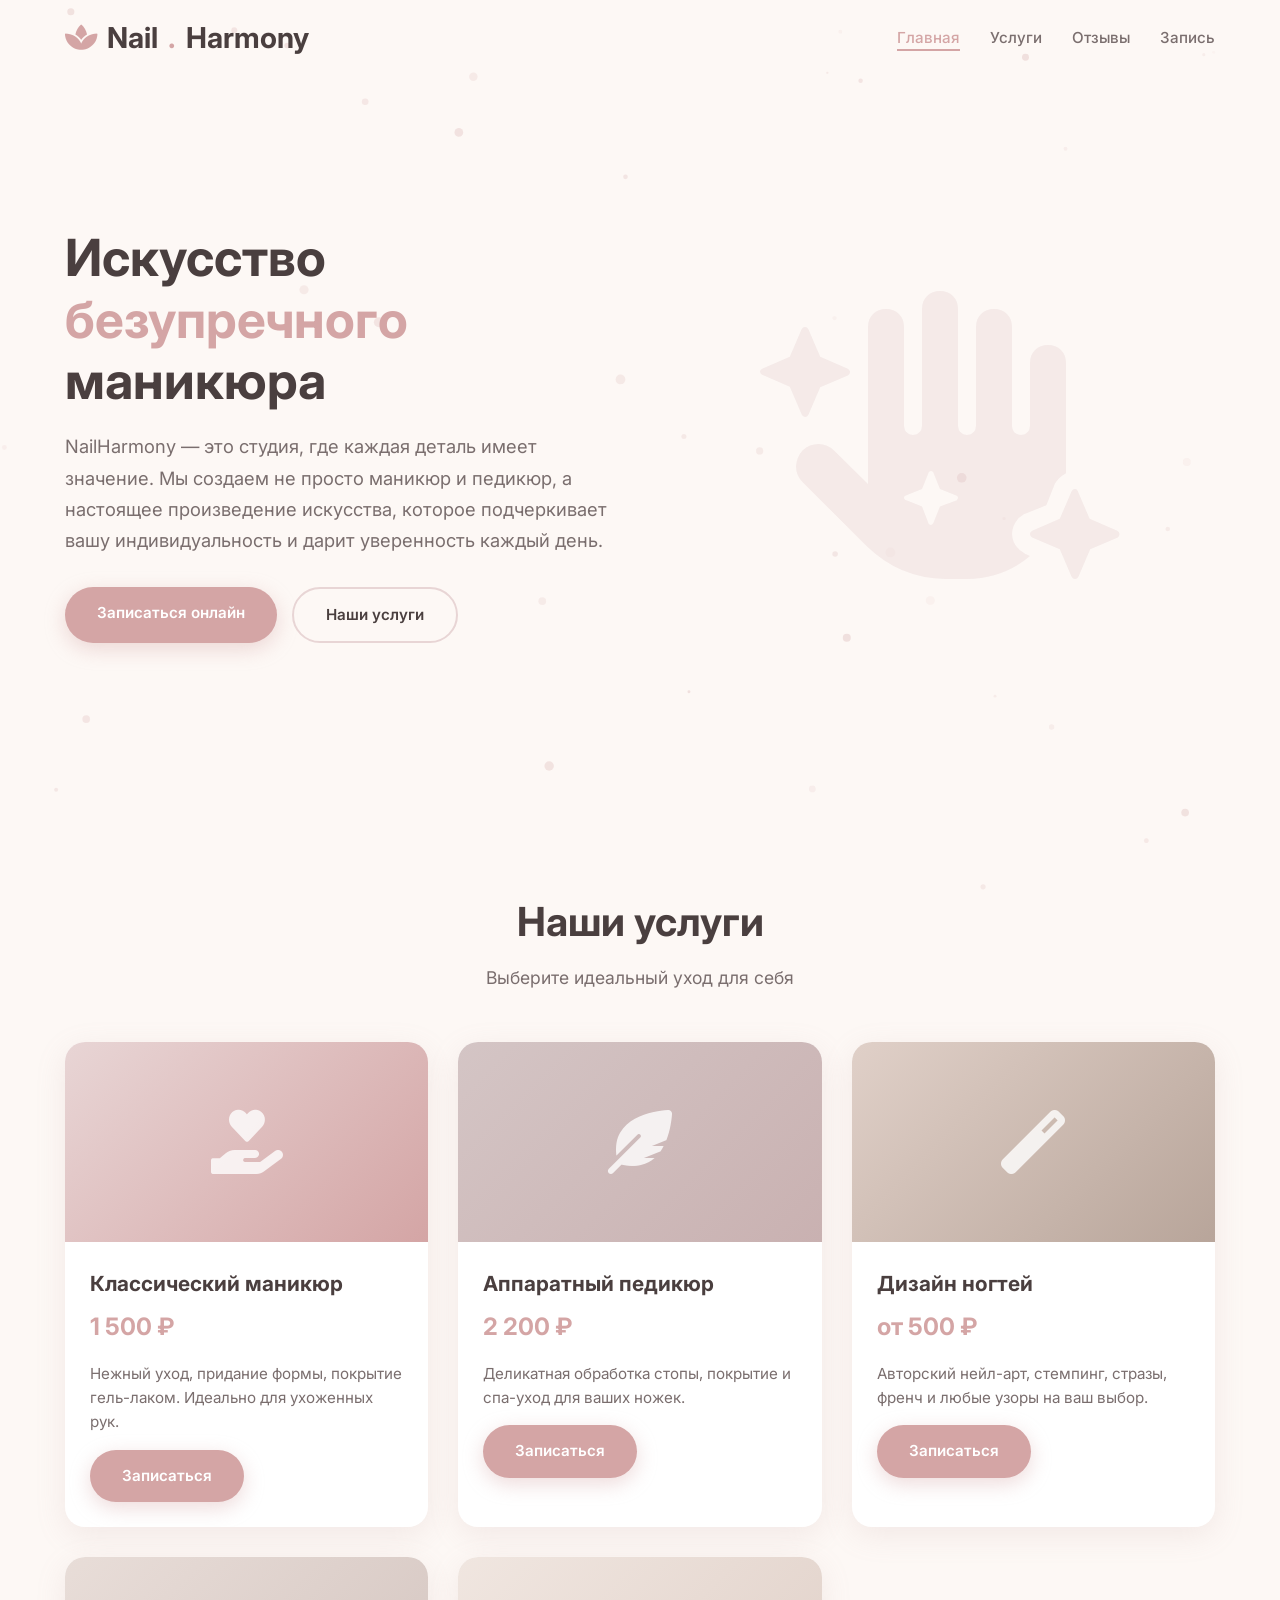
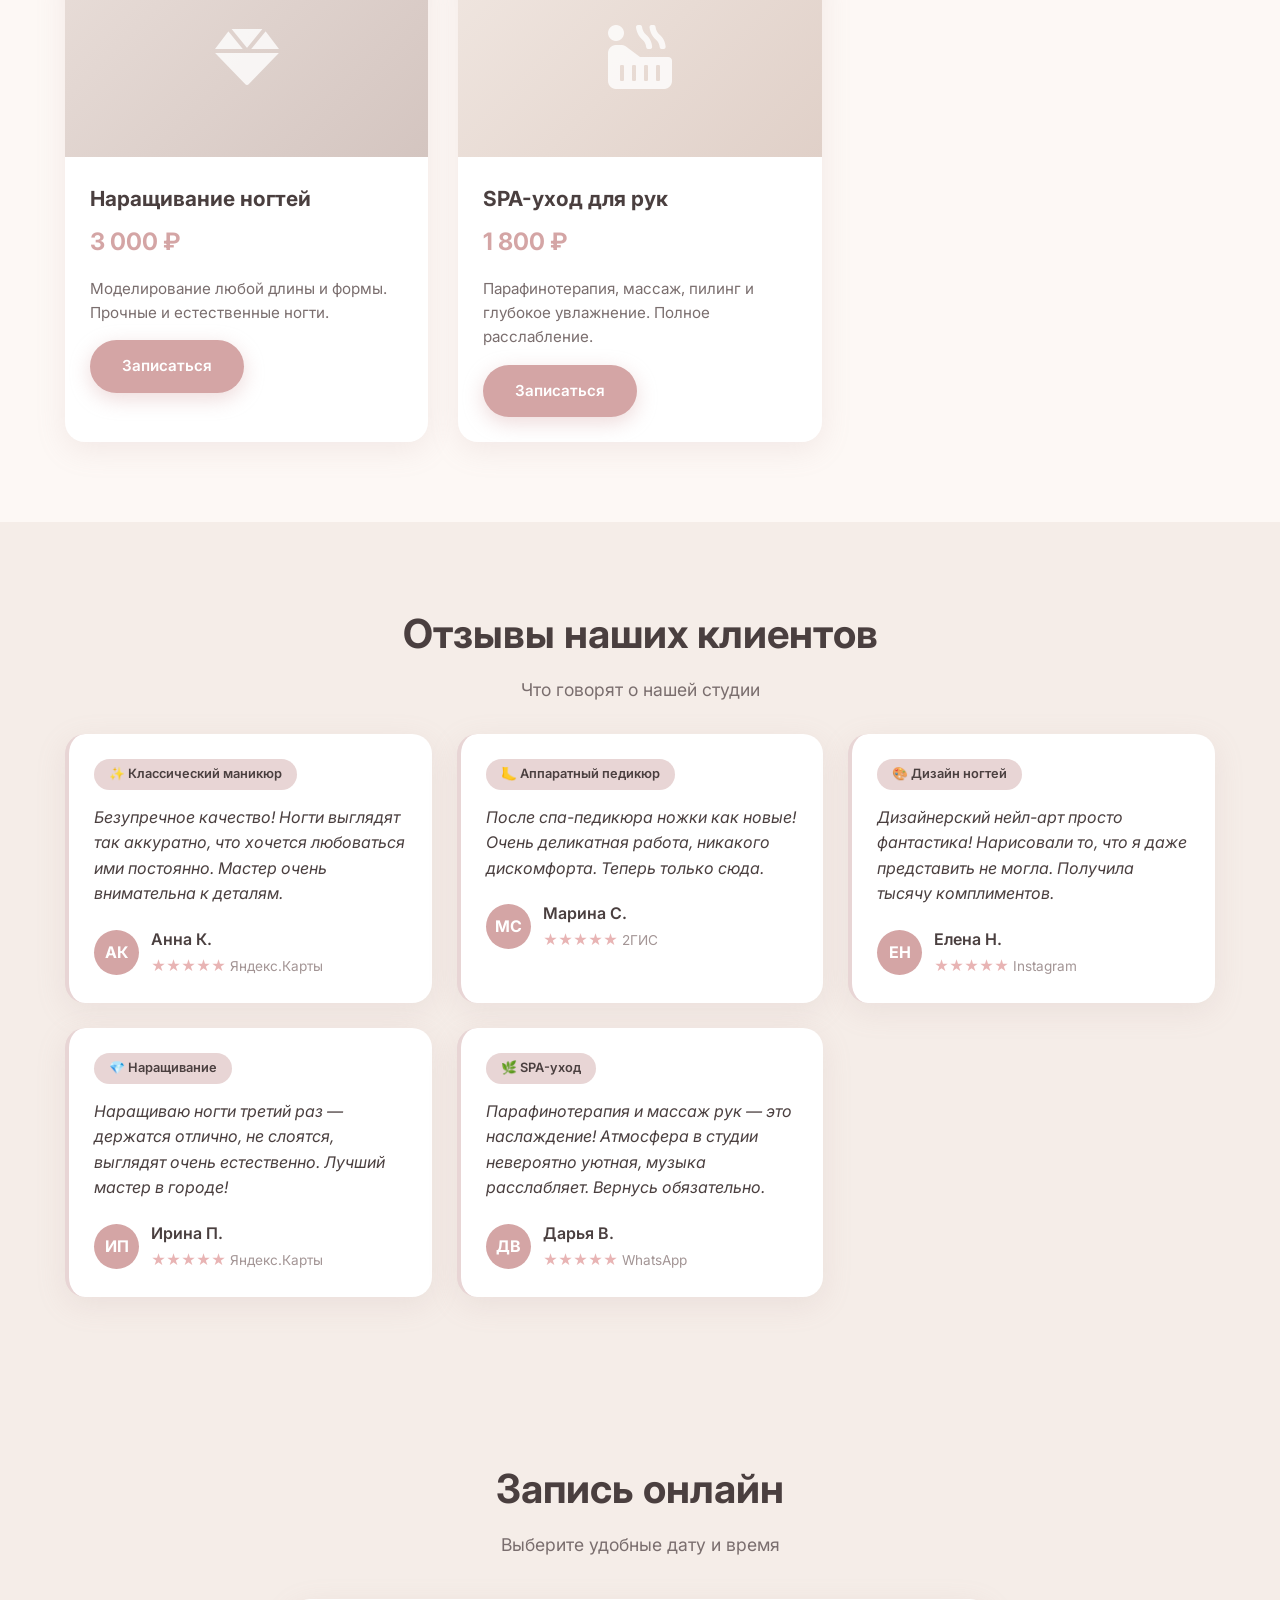
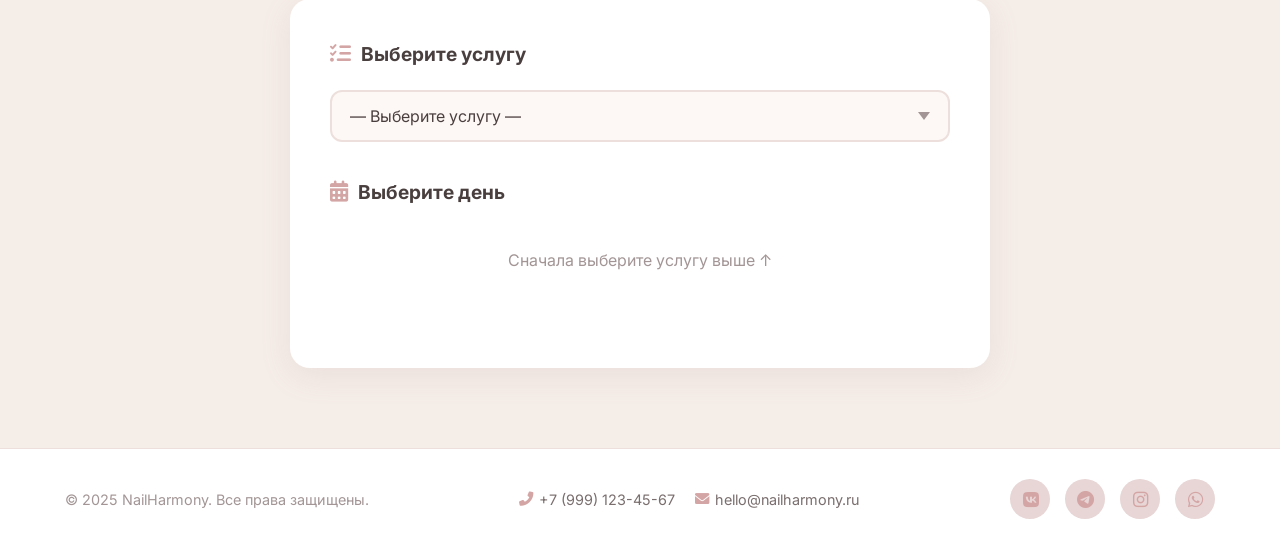
==== commit 8418d1c4: "update5" ====
--- a/index.html
+++ b/index.html
@@ -237,24 +237,22 @@
                     <div class="booking-step">
                         <h3><i class="fas fa-calendar-alt"></i> Выберите день</h3>
                         <div class="days-grid" id="days-grid">
-                            <!-- Заполняется через JS -->
+                            <p style="color: var(--text-muted); text-align: center; padding: 20px;">Сначала выберите услугу выше ↑</p>
                         </div>
                     </div>
 
                     <!-- Выбор времени -->
                     <div class="booking-step" id="time-step" style="display: none;">
                         <h3><i class="fas fa-clock"></i> Выберите время</h3>
-                        <div class="time-grid" id="time-grid">
-                            <!-- Заполняется через JS -->
-                        </div>
+                        <div class="time-grid" id="time-grid"></div>
                     </div>
 
                     <!-- Форма -->
                     <div class="booking-step" id="form-step" style="display: none;">
                         <h3><i class="fas fa-user"></i> Ваши данные</h3>
                         <form id="booking-form" class="booking-form">
-                            <input type="text" placeholder="Ваше имя" required>
-                            <input type="tel" placeholder="Телефон" required>
+                            <input type="text" id="booking-name" placeholder="Ваше имя" required>
+                            <input type="tel" id="booking-phone" placeholder="Телефон" required>
                             <input type="text" id="selected-service" readonly placeholder="Выбранная услуга">
                             <input type="text" id="selected-datetime" readonly placeholder="Дата и время">
                             <button type="submit" class="btn-glow">
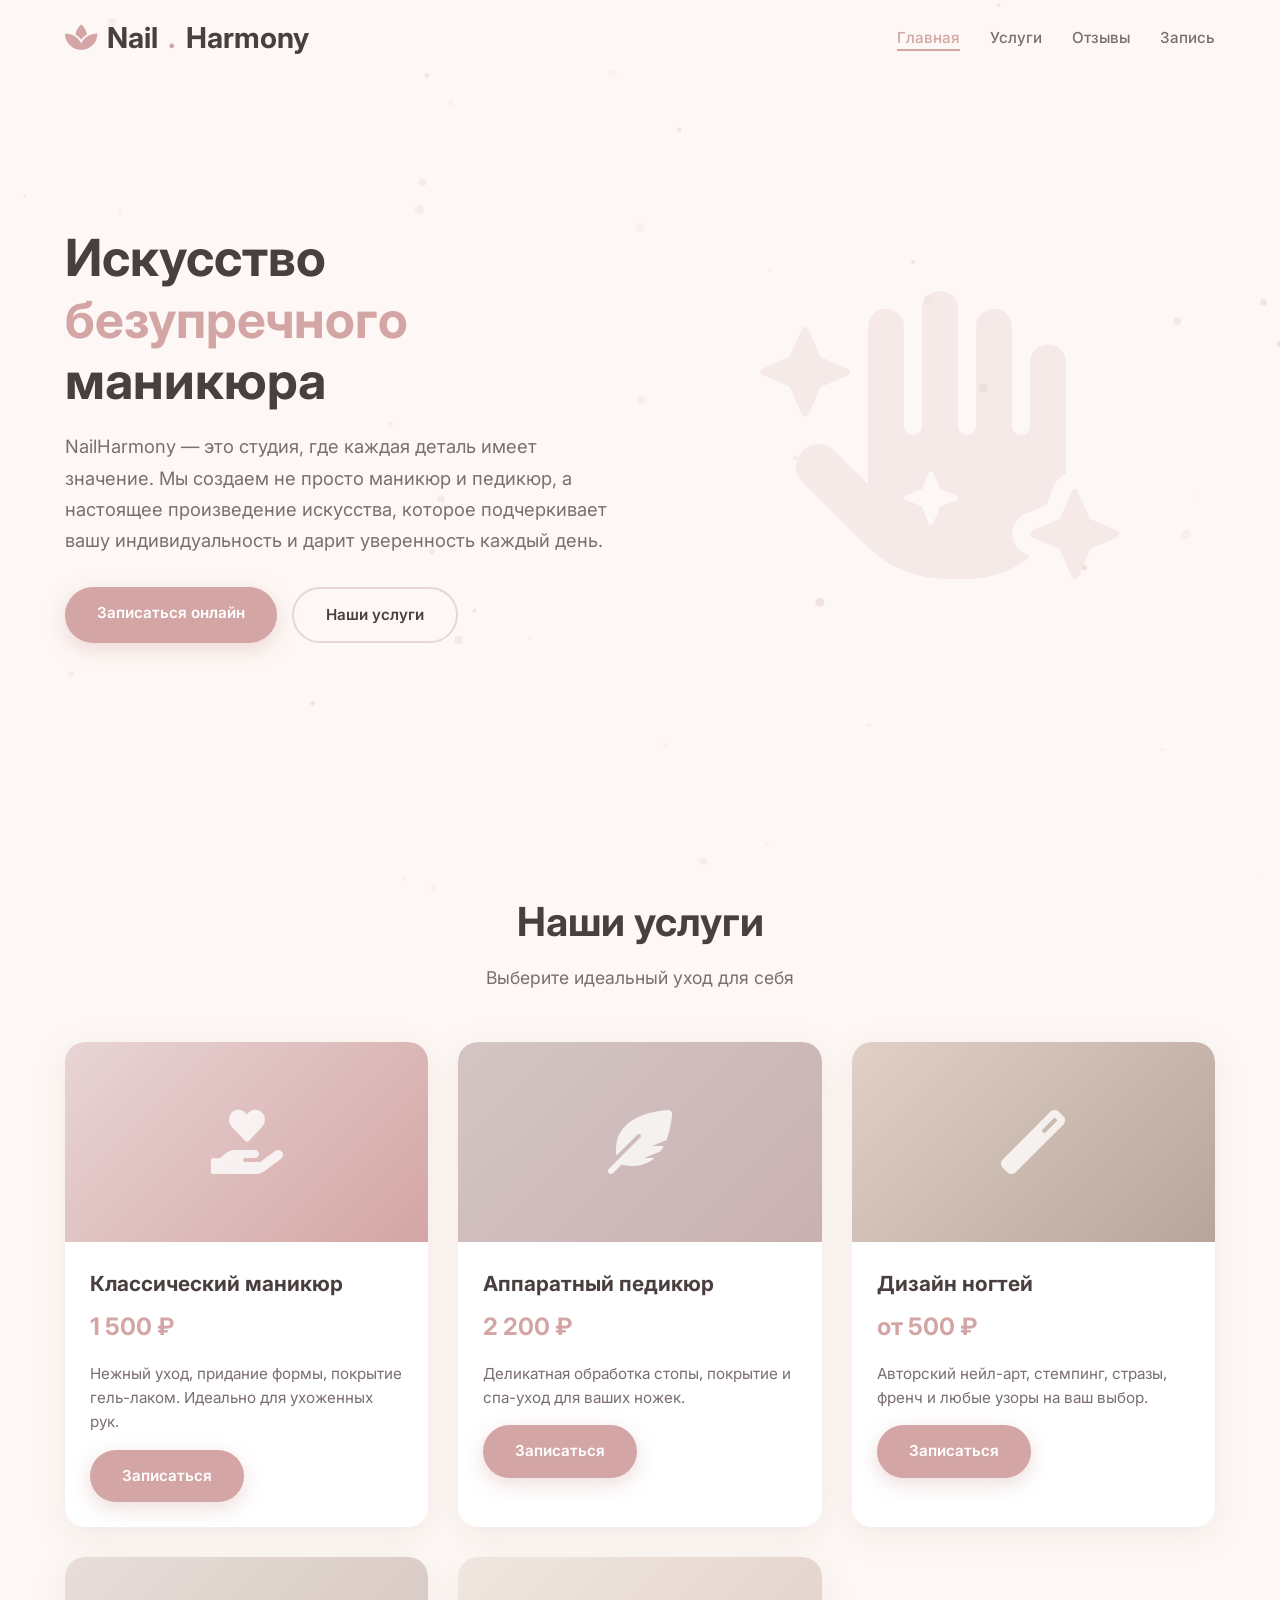
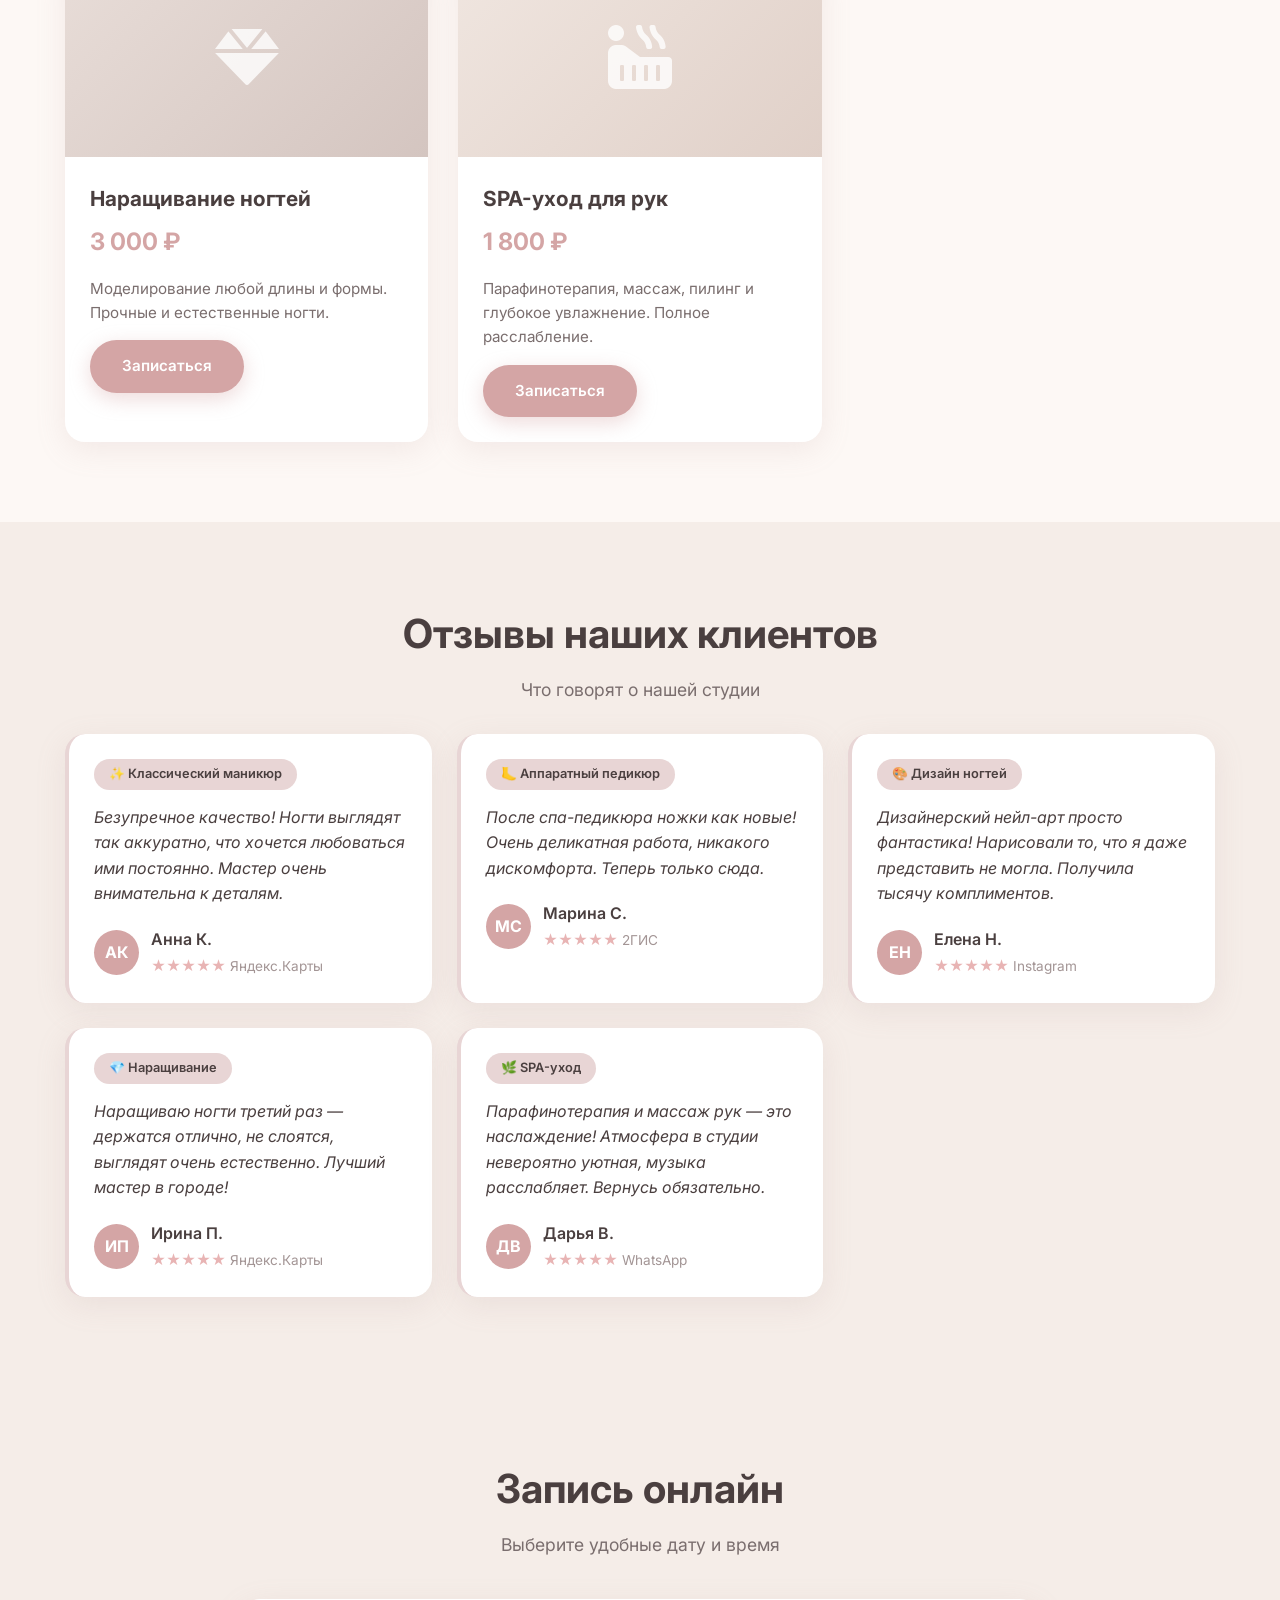
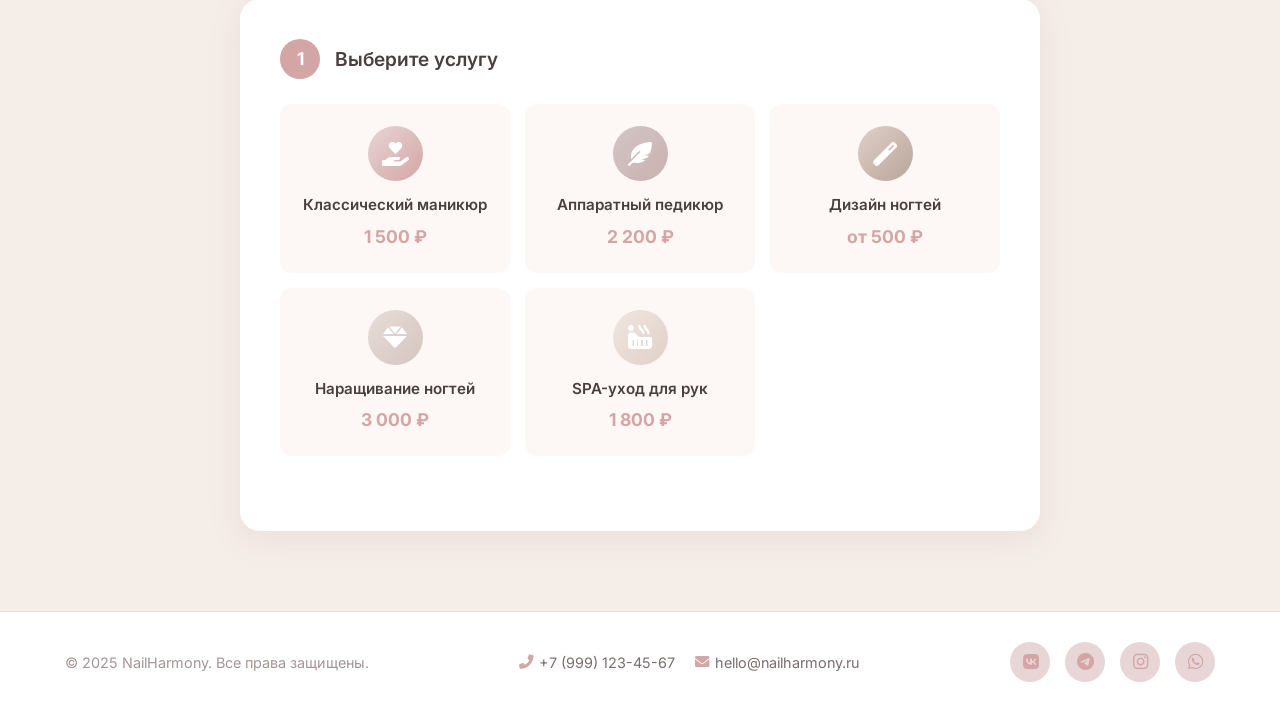
==== commit 8e7a3435: "update6" ====
--- a/index.html
+++ b/index.html
@@ -220,49 +220,55 @@
                 <p class="section-subtitle reveal" style="text-align: center; margin-bottom: 40px;">Выберите удобные дату и время</p>
                 
                 <div class="booking-container reveal">
-                    <!-- Выбор услуги -->
-                    <div class="booking-step">
-                        <h3><i class="fas fa-list-check"></i> Выберите услугу</h3>
-                        <select id="service-select" class="booking-select">
-                            <option value="">— Выберите услугу —</option>
-                            <option value="Классический маникюр">Классический маникюр — 1 500 ₽</option>
-                            <option value="Аппаратный педикюр">Аппаратный педикюр — 2 200 ₽</option>
-                            <option value="Дизайн ногтей">Дизайн ногтей — от 500 ₽</option>
-                            <option value="Наращивание ногтей">Наращивание ногтей — 3 000 ₽</option>
-                            <option value="SPA-уход для рук">SPA-уход для рук — 1 800 ₽</option>
-                        </select>
-                    </div>
-
-                    <!-- Выбор дня -->
-                    <div class="booking-step">
-                        <h3><i class="fas fa-calendar-alt"></i> Выберите день</h3>
-                        <div class="days-grid" id="days-grid">
-                            <p style="color: var(--text-muted); text-align: center; padding: 20px;">Сначала выберите услугу выше ↑</p>
-                        </div>
-                    </div>
-
-                    <!-- Выбор времени -->
-                    <div class="booking-step" id="time-step" style="display: none;">
-                        <h3><i class="fas fa-clock"></i> Выберите время</h3>
+                    <!-- Шаг 1: Выбор услуги -->
+                    <div class="booking-step" id="step-service">
+                        <div class="step-header">
+                            <div class="step-number">1</div>
+                            <h3>Выберите услугу</h3>
+                        </div>
+                        <div class="booking-services-grid" id="booking-services"></div>
+                    </div>
+
+                    <!-- Шаг 2: Выбор дня -->
+                    <div class="booking-step" id="step-day" style="display: none;">
+                        <div class="step-header">
+                            <div class="step-number">2</div>
+                            <h3>Выберите день</h3>
+                        </div>
+                        <div class="selected-service-info" id="selected-service-info"></div>
+                        <div class="days-grid" id="days-grid"></div>
+                    </div>
+
+                    <!-- Шаг 3: Выбор времени -->
+                    <div class="booking-step" id="step-time" style="display: none;">
+                        <div class="step-header">
+                            <div class="step-number">3</div>
+                            <h3>Выберите время</h3>
+                        </div>
                         <div class="time-grid" id="time-grid"></div>
                     </div>
 
-                    <!-- Форма -->
-                    <div class="booking-step" id="form-step" style="display: none;">
-                        <h3><i class="fas fa-user"></i> Ваши данные</h3>
+                    <!-- Шаг 4: Форма -->
+                    <div class="booking-step" id="step-form" style="display: none;">
+                        <div class="step-header">
+                            <div class="step-number">4</div>
+                            <h3>Ваши данные</h3>
+                        </div>
+                        <div class="booking-summary" id="booking-summary"></div>
                         <form id="booking-form" class="booking-form">
                             <input type="text" id="booking-name" placeholder="Ваше имя" required>
                             <input type="tel" id="booking-phone" placeholder="Телефон" required>
-                            <input type="text" id="selected-service" readonly placeholder="Выбранная услуга">
-                            <input type="text" id="selected-datetime" readonly placeholder="Дата и время">
                             <button type="submit" class="btn-glow">
                                 <i class="fas fa-check-circle"></i> Подтвердить запись
                             </button>
                         </form>
                         <div class="success-message" id="success-message" style="display: none;">
-                            <i class="fas fa-check-circle"></i>
+                            <div class="success-icon">
+                                <i class="fas fa-check-circle"></i>
+                            </div>
                             <h3>Спасибо за запись!</h3>
                             <p>Мы свяжемся с вами для подтверждения.</p>
+                            <button class="btn btn-secondary" id="new-booking-btn">Записаться ещё</button>
                         </div>
                     </div>
                 </div>
--- a/style.css
+++ b/style.css
@@ -412,9 +412,9 @@
     font-size: 0.85rem;
 }
 
-/* Booking */
+/* ========== НОВЫЙ ДИЗАЙН ФОРМЫ ЗАПИСИ ========== */
 .booking-container {
-    max-width: 700px;
+    max-width: 800px;
     margin: 0 auto;
     background: var(--white);
     border-radius: var(--radius);
@@ -422,6 +422,7 @@
     box-shadow: var(--soft-shadow);
 }
 
+/* Шаги */
 .booking-step {
     margin-bottom: 35px;
 }
@@ -430,41 +431,146 @@
     margin-bottom: 0;
 }
 
-.booking-step h3 {
+.step-header {
+    display: flex;
+    align-items: center;
+    gap: 15px;
+    margin-bottom: 25px;
+}
+
+.step-number {
+    width: 40px;
+    height: 40px;
+    background: var(--primary);
+    color: var(--white);
+    border-radius: 50%;
+    display: flex;
+    align-items: center;
+    justify-content: center;
+    font-weight: 700;
+    font-size: 1.1rem;
+    flex-shrink: 0;
+}
+
+.step-header h3 {
     font-size: 1.2rem;
     color: var(--text);
+    font-weight: 600;
+}
+
+/* Карточки услуг в форме записи */
+.booking-services-grid {
+    display: grid;
+    grid-template-columns: repeat(auto-fit, minmax(200px, 1fr));
+    gap: 15px;
+}
+
+.booking-service-card {
+    background: var(--bg);
+    border: 2px solid transparent;
+    border-radius: var(--radius-sm);
+    padding: 20px 15px;
+    cursor: pointer;
+    transition: var(--transition);
+    text-align: center;
+    position: relative;
+}
+
+.booking-service-card:hover {
+    border-color: var(--primary-light);
+    background: var(--white);
+    transform: translateY(-3px);
+    box-shadow: var(--soft-shadow);
+}
+
+.booking-service-card.selected {
+    border-color: var(--primary);
+    background: var(--white);
+    box-shadow: 0 0 0 3px rgba(212, 165, 165, 0.2);
+}
+
+.booking-service-card .service-icon {
+    width: 55px;
+    height: 55px;
+    background: linear-gradient(135deg, var(--primary-light), var(--primary));
+    border-radius: 50%;
+    display: flex;
+    align-items: center;
+    justify-content: center;
+    margin: 0 auto 12px;
+    color: var(--white);
+    font-size: 1.5rem;
+    transition: var(--transition);
+}
+
+.booking-service-card.selected .service-icon {
+    transform: scale(1.1);
+    box-shadow: 0 6px 20px rgba(212, 165, 165, 0.4);
+}
+
+.booking-service-card .service-name {
+    font-weight: 600;
+    font-size: 0.95rem;
+    color: var(--text);
+    margin-bottom: 5px;
+}
+
+.booking-service-card .service-price {
+    color: var(--primary);
+    font-weight: 700;
+    font-size: 1.1rem;
+}
+
+.booking-service-card .check-mark {
+    position: absolute;
+    top: 10px;
+    right: 10px;
+    width: 24px;
+    height: 24px;
+    background: var(--primary);
+    border-radius: 50%;
+    display: none;
+    align-items: center;
+    justify-content: center;
+    color: var(--white);
+    font-size: 0.8rem;
+}
+
+.booking-service-card.selected .check-mark {
+    display: flex;
+}
+
+/* Инфо о выбранной услуге */
+.selected-service-info {
+    background: linear-gradient(135deg, var(--primary-light), #F0E0E0);
+    border-radius: var(--radius-sm);
+    padding: 15px 20px;
     margin-bottom: 20px;
     display: flex;
     align-items: center;
-    gap: 10px;
-}
-
-.booking-step h3 i {
-    color: var(--primary);
-    font-size: 1.3rem;
-}
-
-.booking-select {
-    width: 100%;
-    padding: 14px 18px;
-    border: 2px solid #EDE0DC;
-    border-radius: var(--radius-sm);
-    font-family: inherit;
-    font-size: 1rem;
-    background: var(--bg);
-    color: var(--text);
+    gap: 12px;
+    color: var(--text);
+    font-weight: 500;
+}
+
+.selected-service-info i {
+    color: var(--primary);
+    font-size: 1.2rem;
+}
+
+.selected-service-info .change-btn {
+    margin-left: auto;
+    background: none;
+    border: none;
+    color: var(--text-muted);
     cursor: pointer;
-    transition: var(--transition);
-    appearance: none;
-    background-image: url("data:image/svg+xml,%3Csvg xmlns='http://www.w3.org/2000/svg' width='12' height='8' viewBox='0 0 12 8'%3E%3Cpath fill='%23A39595' d='M6 8L0 0h12z'/%3E%3C/svg%3E");
-    background-repeat: no-repeat;
-    background-position: right 18px center;
-}
-
-.booking-select:focus {
-    outline: none;
-    border-color: var(--primary);
-    background-color: var(--white);
+    font-size: 0.85rem;
+    text-decoration: underline;
+    transition: var(--transition);
+}
+
+.selected-service-info .change-btn:hover {
+    color: var(--primary);
 }
 
 /* Days Grid */
@@ -542,6 +648,40 @@
     background: var(--primary);
     color: var(--white);
     border-color: var(--primary);
+}
+
+/* Booking Summary */
+.booking-summary {
+    background: linear-gradient(135deg, #F5EDE8, #EDE0DC);
+    border-radius: var(--radius-sm);
+    padding: 20px;
+    margin-bottom: 25px;
+}
+
+.booking-summary .summary-row {
+    display: flex;
+    justify-content: space-between;
+    align-items: center;
+    padding: 8px 0;
+    border-bottom: 1px dashed var(--primary-light);
+}
+
+.booking-summary .summary-row:last-child {
+    border-bottom: none;
+    font-weight: 700;
+    color: var(--primary);
+    font-size: 1.1rem;
+    padding-top: 12px;
+}
+
+.booking-summary .summary-label {
+    color: var(--text-muted);
+    font-size: 0.9rem;
+}
+
+.booking-summary .summary-value {
+    font-weight: 500;
+    text-align: right;
 }
 
 /* Booking Form */
@@ -564,12 +704,6 @@
     background: var(--white);
 }
 
-.booking-form input[readonly] {
-    background: #F5EDE8;
-    color: var(--text);
-    cursor: default;
-}
-
 .btn-glow {
     width: 100%;
     padding: 15px;
@@ -594,24 +728,41 @@
     box-shadow: 0 10px 28px rgba(212, 165, 165, 0.5);
 }
 
+/* Success Message */
 .success-message {
     text-align: center;
-    padding: 20px;
-}
-
-.success-message i {
-    font-size: 4rem;
-    color: #8DB580;
-    margin-bottom: 15px;
+    padding: 30px 20px;
+}
+
+.success-icon {
+    width: 80px;
+    height: 80px;
+    background: linear-gradient(135deg, #8DB580, #6B9B60);
+    border-radius: 50%;
+    display: flex;
+    align-items: center;
+    justify-content: center;
+    margin: 0 auto 20px;
+    color: var(--white);
+    font-size: 2.5rem;
+    animation: popIn 0.5s ease;
+}
+
+@keyframes popIn {
+    0% { transform: scale(0); }
+    70% { transform: scale(1.1); }
+    100% { transform: scale(1); }
 }
 
 .success-message h3 {
     color: var(--text);
     margin-bottom: 10px;
+    font-size: 1.3rem;
 }
 
 .success-message p {
     color: var(--text-light);
+    margin-bottom: 20px;
 }
 
 /* Footer */
@@ -734,6 +885,10 @@
         grid-template-columns: 1fr;
     }
 
+    .booking-services-grid {
+        grid-template-columns: repeat(2, 1fr);
+    }
+
     .days-grid {
         grid-template-columns: repeat(3, 1fr);
     }
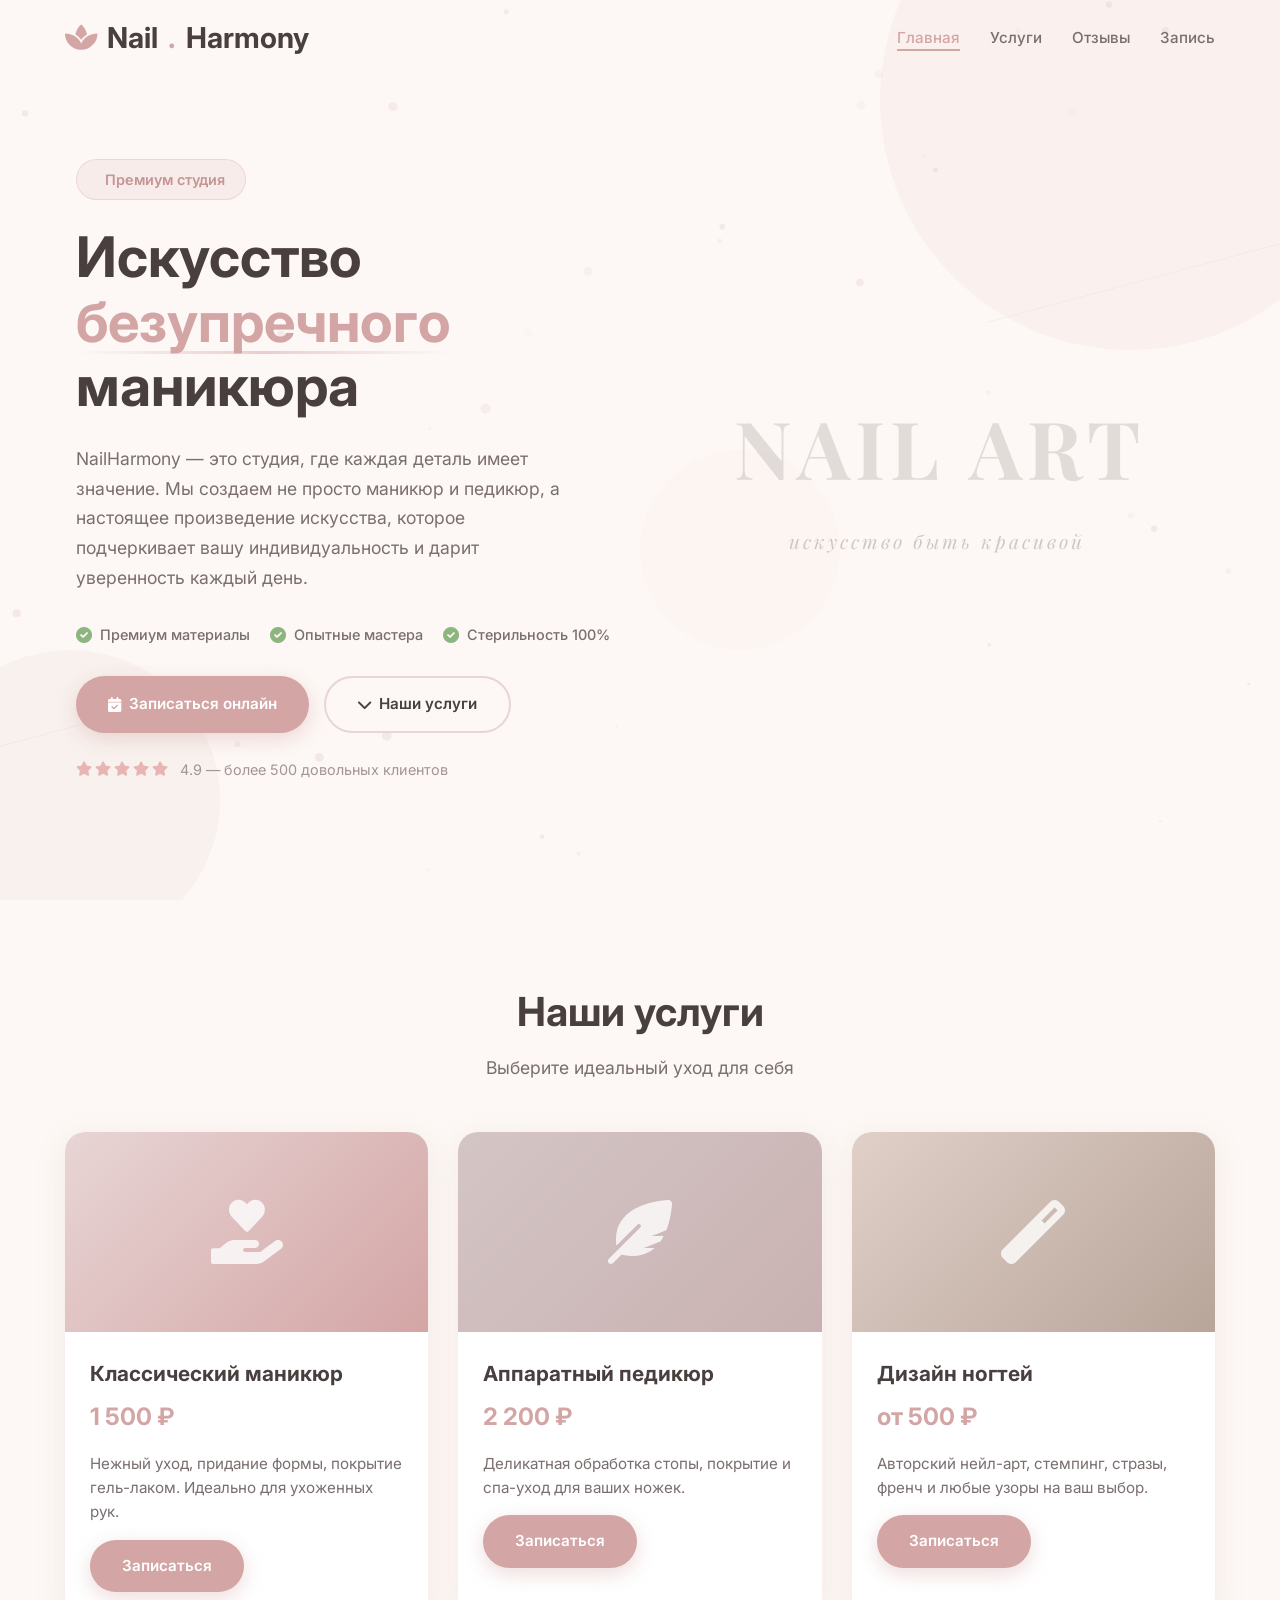
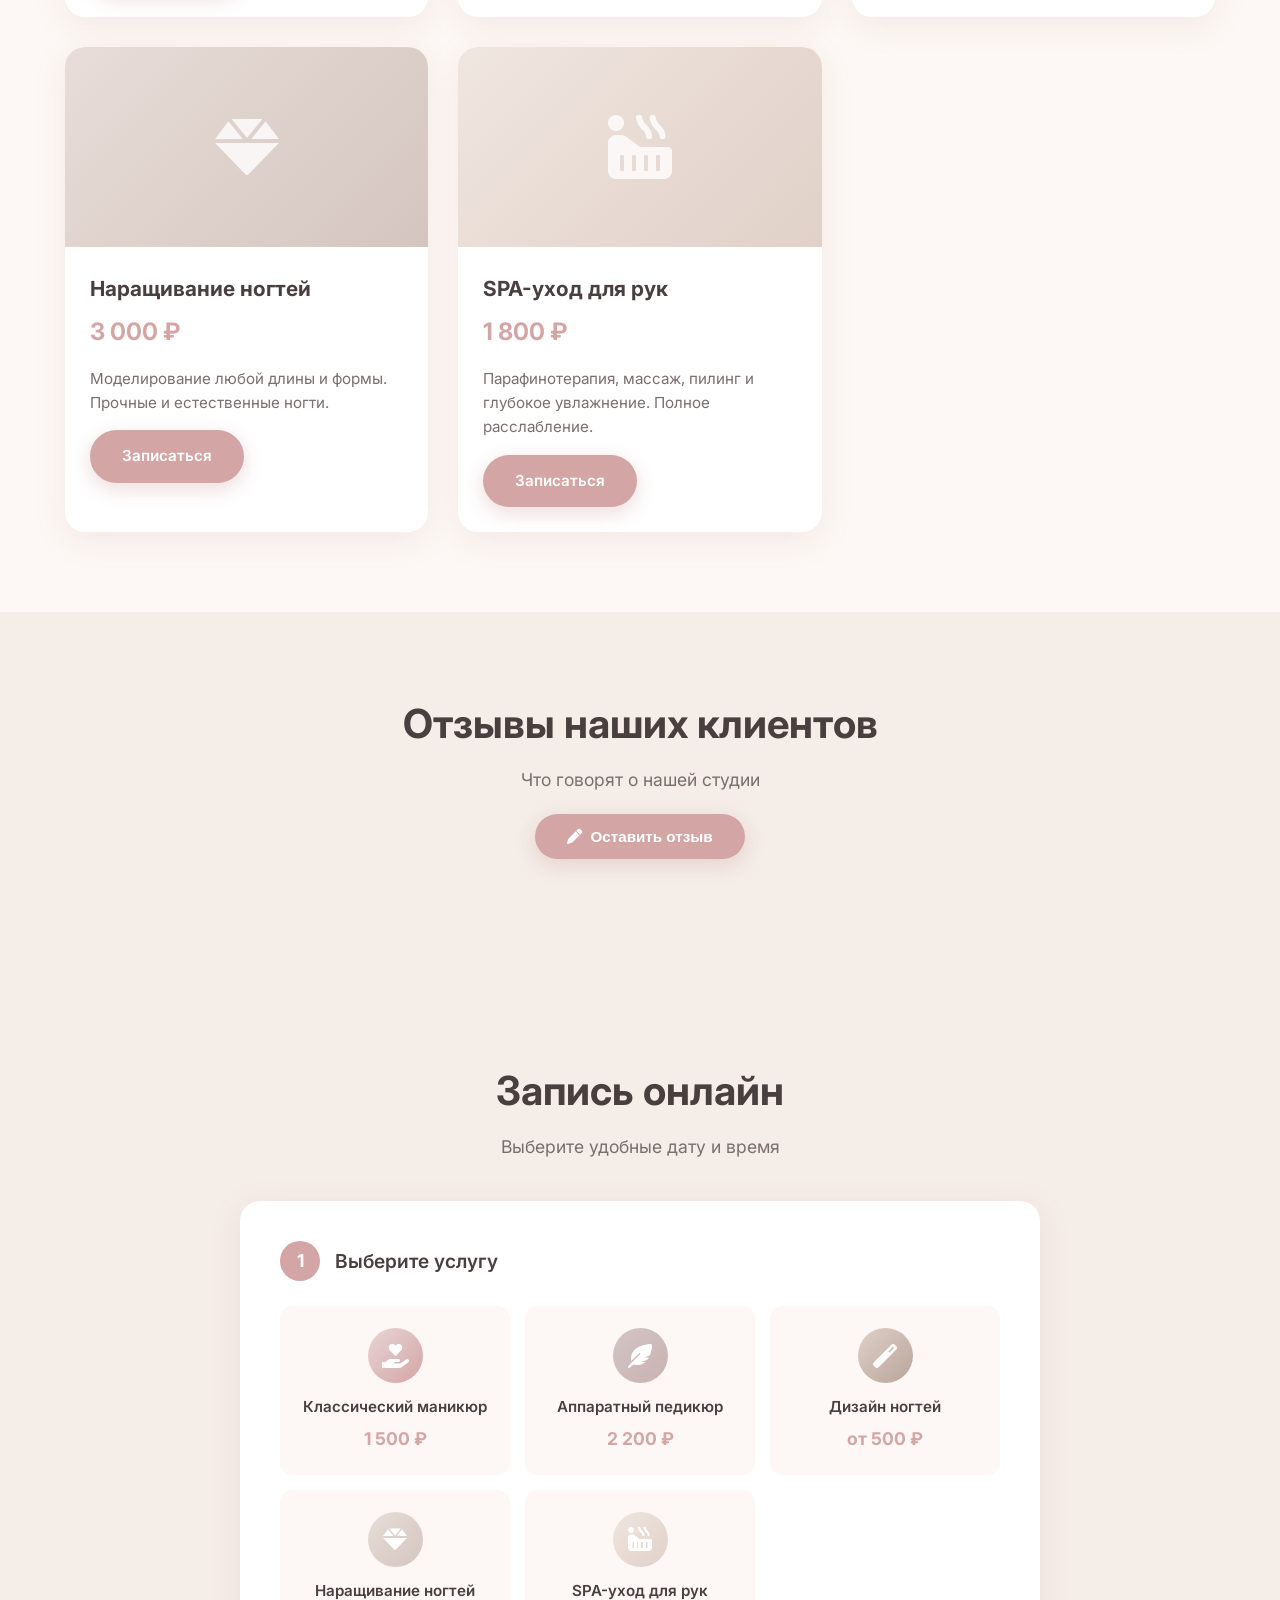
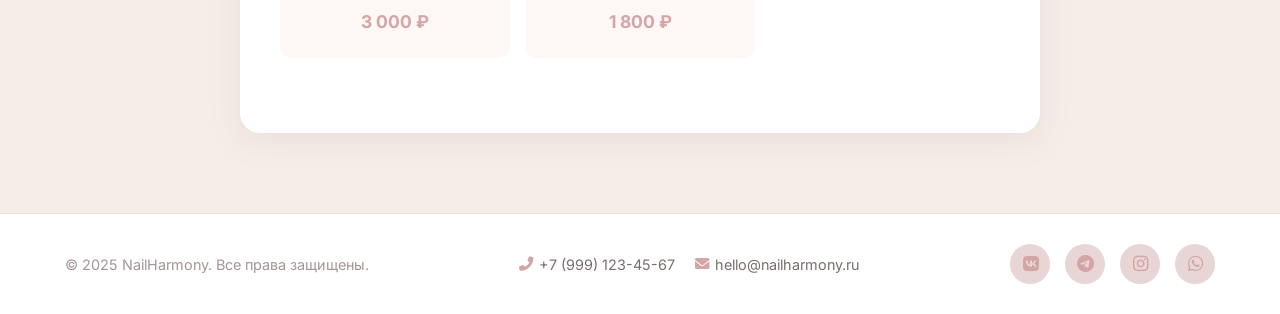
==== commit cb0e5942: "update1.1" ====
--- a/index.html
+++ b/index.html
@@ -5,7 +5,7 @@
     <meta name="viewport" content="width=device-width, initial-scale=1.0">
     <title>NailHarmony | Студия маникюра и педикюра</title>
     <link rel="stylesheet" href="https://cdnjs.cloudflare.com/ajax/libs/font-awesome/6.0.0-beta3/css/all.min.css">
-    <link href="https://fonts.googleapis.com/css2?family=Inter:wght@400;500;600;700;800&family=Montserrat:wght@300;400;500;600;700&display=swap" rel="stylesheet">
+    <link href="https://fonts.googleapis.com/css2?family=Inter:wght@400;500;600;700;800&family=Montserrat:wght@300;400;500;600;700&family=Playfair+Display:ital,wght@0,400;0,500;0,600;0,700;1,400;1,500&display=swap" rel="stylesheet">
     <link rel="stylesheet" href="style.css">
 </head>
 <body>
@@ -34,19 +34,78 @@
     <main>
         <!-- Hero -->
         <section id="hero">
-            <div class="container hero-grid">
-                <div class="hero-content">
-                    <h1 class="reveal active">Искусство <span>безупречного</span> маникюра</h1>
-                    <p class="reveal active" style="transition-delay: 0.2s;">
-                        NailHarmony — это студия, где каждая деталь имеет значение. Мы создаем не просто маникюр и педикюр, а настоящее произведение искусства, которое подчеркивает вашу индивидуальность и дарит уверенность каждый день.
-                    </p>
-                    <div class="btn-group reveal active" style="transition-delay: 0.4s;">
-                        <a href="#booking" class="btn btn-primary">Записаться онлайн</a>
-                        <a href="#services" class="btn btn-secondary">Наши услуги</a>
-                    </div>
-                </div>
-                <div class="hero-image reveal active" style="transition-delay: 0.6s;">
-                    <i class="fas fa-hand-sparkles"></i>
+            <!-- Декоративный фон -->
+            <div class="hero-bg-decor">
+                <div class="hero-circle circle-1"></div>
+                <div class="hero-circle circle-2"></div>
+                <div class="hero-circle circle-3"></div>
+                <div class="hero-line line-1"></div>
+                <div class="hero-line line-2"></div>
+                <div class="hero-dots"></div>
+            </div>
+            
+            <div class="container">
+                <div class="hero-grid">
+                    <div class="hero-content">
+                        <div class="hero-badge reveal active">
+                            <i class="fas fa-sparkles"></i> Премиум студия
+                        </div>
+                        <h1 class="reveal active">
+                            <span class="hero-word">Искусство</span><br>
+                            <span class="hero-highlight">
+                                <span class="highlight-letter">б</span><span class="highlight-letter">е</span><span class="highlight-letter">з</span><span class="highlight-letter">у</span><span class="highlight-letter">п</span><span class="highlight-letter">р</span><span class="highlight-letter">е</span><span class="highlight-letter">ч</span><span class="highlight-letter">н</span><span class="highlight-letter">о</span><span class="highlight-letter">г</span><span class="highlight-letter">о</span>
+                            </span><br>
+                            <span class="hero-word">маникюра</span>
+                        </h1>
+                        <p class="hero-description reveal active" style="transition-delay: 0.2s;">
+                            NailHarmony — это студия, где каждая деталь имеет значение. Мы создаем не просто маникюр и педикюр, а настоящее произведение искусства, которое подчеркивает вашу индивидуальность и дарит уверенность каждый день.
+                        </p>
+                        <div class="hero-features reveal active" style="transition-delay: 0.3s;">
+                            <div class="hero-feature">
+                                <i class="fas fa-check-circle"></i>
+                                <span>Премиум материалы</span>
+                            </div>
+                            <div class="hero-feature">
+                                <i class="fas fa-check-circle"></i>
+                                <span>Опытные мастера</span>
+                            </div>
+                            <div class="hero-feature">
+                                <i class="fas fa-check-circle"></i>
+                                <span>Стерильность 100%</span>
+                            </div>
+                        </div>
+                        <div class="btn-group reveal active" style="transition-delay: 0.5s;">
+                            <a href="#booking" class="btn btn-primary">
+                                <i class="fas fa-calendar-check"></i> Записаться онлайн
+                            </a>
+                            <a href="#services" class="btn btn-secondary">
+                                <i class="fas fa-chevron-down"></i> Наши услуги
+                            </a>
+                        </div>
+                        <div class="hero-rating reveal active" style="transition-delay: 0.6s;">
+                            <div class="rating-stars">
+                                <i class="fas fa-star"></i>
+                                <i class="fas fa-star"></i>
+                                <i class="fas fa-star"></i>
+                                <i class="fas fa-star"></i>
+                                <i class="fas fa-star"></i>
+                            </div>
+                            <span>4.9 — более 500 довольных клиентов</span>
+                        </div>
+                    </div>
+                    <div class="hero-visual reveal active" style="transition-delay: 0.4s;">
+                        <div class="hero-text-animation">
+                            <div class="animated-letter">N</div>
+                            <div class="animated-letter">A</div>
+                            <div class="animated-letter">I</div>
+                            <div class="animated-letter">L</div>
+                            <div class="animated-letter space"> </div>
+                            <div class="animated-letter">A</div>
+                            <div class="animated-letter">R</div>
+                            <div class="animated-letter">T</div>
+                        </div>
+                        <div class="hero-subtitle-animation">искусство быть красивой</div>
+                    </div>
                 </div>
             </div>
         </section>
@@ -124,92 +183,43 @@
                 <h2 class="section-title reveal">Отзывы наших клиентов</h2>
                 <p class="section-subtitle reveal" style="text-align: center; margin-bottom: 20px;">Что говорят о нашей студии</p>
 
-                <div class="reviews-grid">
-                    <div class="review-card reveal">
-                        <span class="service-badge">✨ Классический маникюр</span>
-                        <div class="review-text">
-                            Безупречное качество! Ногти выглядят так аккуратно, что хочется любоваться ими постоянно. Мастер очень внимательна к деталям.
-                        </div>
-                        <div class="reviewer">
-                            <div class="avatar">АК</div>
-                            <div class="reviewer-info">
-                                <div class="reviewer-name">Анна К.</div>
-                                <div class="reviewer-meta">
-                                    <span class="stars">★★★★★</span>
-                                    <span class="platform">Яндекс.Карты</span>
+                <div class="review-form-wrapper reveal">
+                    <button class="btn btn-primary" id="show-review-form">
+                        <i class="fas fa-pen"></i> Оставить отзыв
+                    </button>
+                    
+                    <div class="review-form-container" id="review-form-container" style="display: none;">
+                        <h3><i class="fas fa-star"></i> Ваш отзыв</h3>
+                        <form id="review-form" class="review-form">
+                            <input type="text" id="review-name" placeholder="Ваше имя" required>
+                            <select id="review-service" required>
+                                <option value="">Выберите услугу</option>
+                                <option value="Классический маникюр">✨ Классический маникюр</option>
+                                <option value="Аппаратный педикюр">🦶 Аппаратный педикюр</option>
+                                <option value="Дизайн ногтей">🎨 Дизайн ногтей</option>
+                                <option value="Наращивание ногтей">💎 Наращивание ногтей</option>
+                                <option value="SPA-уход для рук">🌿 SPA-уход для рук</option>
+                            </select>
+                            <div class="star-rating" id="star-rating">
+                                <span>Оценка:</span>
+                                <div class="stars-input">
+                                    <i class="far fa-star" data-rating="1"></i>
+                                    <i class="far fa-star" data-rating="2"></i>
+                                    <i class="far fa-star" data-rating="3"></i>
+                                    <i class="far fa-star" data-rating="4"></i>
+                                    <i class="far fa-star" data-rating="5"></i>
                                 </div>
                             </div>
-                        </div>
-                    </div>
-
-                    <div class="review-card reveal" style="transition-delay: 0.1s;">
-                        <span class="service-badge">🦶 Аппаратный педикюр</span>
-                        <div class="review-text">
-                            После спа-педикюра ножки как новые! Очень деликатная работа, никакого дискомфорта. Теперь только сюда.
-                        </div>
-                        <div class="reviewer">
-                            <div class="avatar">МС</div>
-                            <div class="reviewer-info">
-                                <div class="reviewer-name">Марина С.</div>
-                                <div class="reviewer-meta">
-                                    <span class="stars">★★★★★</span>
-                                    <span class="platform">2ГИС</span>
-                                </div>
-                            </div>
-                        </div>
-                    </div>
-
-                    <div class="review-card reveal" style="transition-delay: 0.2s;">
-                        <span class="service-badge">🎨 Дизайн ногтей</span>
-                        <div class="review-text">
-                            Дизайнерский нейл-арт просто фантастика! Нарисовали то, что я даже представить не могла. Получила тысячу комплиментов.
-                        </div>
-                        <div class="reviewer">
-                            <div class="avatar">ЕН</div>
-                            <div class="reviewer-info">
-                                <div class="reviewer-name">Елена Н.</div>
-                                <div class="reviewer-meta">
-                                    <span class="stars">★★★★★</span>
-                                    <span class="platform">Instagram</span>
-                                </div>
-                            </div>
-                        </div>
-                    </div>
-
-                    <div class="review-card reveal" style="transition-delay: 0.3s;">
-                        <span class="service-badge">💎 Наращивание</span>
-                        <div class="review-text">
-                            Наращиваю ногти третий раз — держатся отлично, не слоятся, выглядят очень естественно. Лучший мастер в городе!
-                        </div>
-                        <div class="reviewer">
-                            <div class="avatar">ИП</div>
-                            <div class="reviewer-info">
-                                <div class="reviewer-name">Ирина П.</div>
-                                <div class="reviewer-meta">
-                                    <span class="stars">★★★★★</span>
-                                    <span class="platform">Яндекс.Карты</span>
-                                </div>
-                            </div>
-                        </div>
-                    </div>
-
-                    <div class="review-card reveal" style="transition-delay: 0.4s;">
-                        <span class="service-badge">🌿 SPA-уход</span>
-                        <div class="review-text">
-                            Парафинотерапия и массаж рук — это наслаждение! Атмосфера в студии невероятно уютная, музыка расслабляет. Вернусь обязательно.
-                        </div>
-                        <div class="reviewer">
-                            <div class="avatar">ДВ</div>
-                            <div class="reviewer-info">
-                                <div class="reviewer-name">Дарья В.</div>
-                                <div class="reviewer-meta">
-                                    <span class="stars">★★★★★</span>
-                                    <span class="platform">WhatsApp</span>
-                                </div>
-                            </div>
-                        </div>
-                    </div>
-                </div>
+                            <input type="hidden" id="review-rating" value="0">
+                            <textarea id="review-text" rows="4" placeholder="Поделитесь впечатлениями..." required></textarea>
+                            <button type="submit" class="btn-glow">
+                                <i class="fas fa-paper-plane"></i> Отправить отзыв
+                            </button>
+                        </form>
+                    </div>
+                </div>
+
+                <div class="reviews-grid" id="reviews-grid"></div>
             </div>
         </section>
 
@@ -220,7 +230,6 @@
                 <p class="section-subtitle reveal" style="text-align: center; margin-bottom: 40px;">Выберите удобные дату и время</p>
                 
                 <div class="booking-container reveal">
-                    <!-- Шаг 1: Выбор услуги -->
                     <div class="booking-step" id="step-service">
                         <div class="step-header">
                             <div class="step-number">1</div>
@@ -229,7 +238,6 @@
                         <div class="booking-services-grid" id="booking-services"></div>
                     </div>
 
-                    <!-- Шаг 2: Выбор дня -->
                     <div class="booking-step" id="step-day" style="display: none;">
                         <div class="step-header">
                             <div class="step-number">2</div>
@@ -239,7 +247,6 @@
                         <div class="days-grid" id="days-grid"></div>
                     </div>
 
-                    <!-- Шаг 3: Выбор времени -->
                     <div class="booking-step" id="step-time" style="display: none;">
                         <div class="step-header">
                             <div class="step-number">3</div>
@@ -248,7 +255,6 @@
                         <div class="time-grid" id="time-grid"></div>
                     </div>
 
-                    <!-- Шаг 4: Форма -->
                     <div class="booking-step" id="step-form" style="display: none;">
                         <div class="step-header">
                             <div class="step-number">4</div>
--- a/style.css
+++ b/style.css
@@ -1,6 +1,7 @@
 :root {
     --primary: #D4A5A5;
     --primary-light: #E8D5D5;
+    --primary-dark: #C49595;
     --secondary: #C9B1B1;
     --accent: #B8A59A;
     --bg: #FDF8F5;
@@ -45,7 +46,7 @@
     height: 100%;
     z-index: 0;
     pointer-events: none;
-    opacity: 0.6;
+    opacity: 0.4;
 }
 
 /* Header */
@@ -140,50 +141,210 @@
     z-index: 1001;
 }
 
-/* Hero */
+/* ========== HERO НОВЫЙ ========== */
 #hero {
     position: relative;
     z-index: 1;
-    padding: 140px 0 80px;
-    min-height: 90vh;
-    display: flex;
-    align-items: center;
+    padding: 120px 0 80px;
+    min-height: 100vh;
+    display: flex;
+    align-items: center;
+    overflow: hidden;
+}
+
+/* Декоративный фон */
+.hero-bg-decor {
+    position: absolute;
+    top: 0;
+    left: 0;
+    width: 100%;
+    height: 100%;
+    pointer-events: none;
+    z-index: 0;
+}
+
+.hero-circle {
+    position: absolute;
+    border-radius: 50%;
+    opacity: 0.08;
+}
+
+.circle-1 {
+    width: 500px;
+    height: 500px;
+    background: var(--primary);
+    top: -150px;
+    right: -100px;
+    animation: floatCircle 12s ease-in-out infinite;
+}
+
+.circle-2 {
+    width: 300px;
+    height: 300px;
+    background: var(--accent);
+    bottom: -50px;
+    left: -80px;
+    animation: floatCircle 15s ease-in-out infinite reverse;
+}
+
+.circle-3 {
+    width: 200px;
+    height: 200px;
+    background: var(--primary-light);
+    top: 50%;
+    left: 50%;
+    animation: floatCircle 10s ease-in-out infinite;
+}
+
+@keyframes floatCircle {
+    0%, 100% { transform: translate(0, 0); }
+    33% { transform: translate(30px, -20px); }
+    66% { transform: translate(-20px, 30px); }
+}
+
+.hero-line {
+    position: absolute;
+    height: 1px;
+    background: var(--primary-light);
+    opacity: 0.3;
+    transform: rotate(-15deg);
+}
+
+.line-1 {
+    width: 400px;
+    top: 30%;
+    right: -100px;
+}
+
+.line-2 {
+    width: 300px;
+    bottom: 20%;
+    left: -50px;
 }
 
 .hero-grid {
     display: grid;
     grid-template-columns: 1fr 1fr;
-    gap: 50px;
-    align-items: center;
-}
-
+    gap: 60px;
+    align-items: center;
+    position: relative;
+    z-index: 1;
+}
+
+/* Бейдж */
+.hero-badge {
+    display: inline-flex;
+    align-items: center;
+    gap: 8px;
+    background: rgba(212, 165, 165, 0.15);
+    color: var(--primary-dark);
+    padding: 8px 20px;
+    border-radius: 50px;
+    font-size: 0.9rem;
+    font-weight: 600;
+    margin-bottom: 25px;
+    border: 1px solid rgba(212, 165, 165, 0.3);
+}
+
+.hero-badge i {
+    font-size: 0.9rem;
+}
+
+/* Заголовок */
 .hero-content h1 {
-    font-size: 3.2rem;
+    font-size: 3.5rem;
     font-weight: 700;
     color: var(--text);
-    line-height: 1.2;
-    margin-bottom: 20px;
-}
-
-.hero-content h1 span {
+    line-height: 1.15;
+    margin-bottom: 25px;
+}
+
+.hero-word {
+    display: inline-block;
+}
+
+.hero-highlight {
+    display: inline-block;
     color: var(--primary);
-}
-
-.hero-content p {
-    font-size: 1.15rem;
+    position: relative;
+}
+
+.highlight-letter {
+    display: inline-block;
+    animation: letterShine 3s ease-in-out infinite;
+}
+
+.highlight-letter:nth-child(1) { animation-delay: 0s; }
+.highlight-letter:nth-child(2) { animation-delay: 0.1s; }
+.highlight-letter:nth-child(3) { animation-delay: 0.2s; }
+.highlight-letter:nth-child(4) { animation-delay: 0.3s; }
+.highlight-letter:nth-child(5) { animation-delay: 0.4s; }
+.highlight-letter:nth-child(6) { animation-delay: 0.5s; }
+.highlight-letter:nth-child(7) { animation-delay: 0.6s; }
+.highlight-letter:nth-child(8) { animation-delay: 0.7s; }
+.highlight-letter:nth-child(9) { animation-delay: 0.8s; }
+.highlight-letter:nth-child(10) { animation-delay: 0.9s; }
+.highlight-letter:nth-child(11) { animation-delay: 1s; }
+
+@keyframes letterShine {
+    0%, 100% { color: var(--primary); }
+    50% { color: var(--primary-dark); }
+}
+
+.hero-highlight::after {
+    content: '';
+    position: absolute;
+    bottom: 0;
+    left: 0;
+    width: 100%;
+    height: 3px;
+    background: linear-gradient(90deg, transparent, var(--primary), transparent);
+    opacity: 0.5;
+}
+
+/* Описание */
+.hero-description {
+    font-size: 1.1rem;
     color: var(--text-light);
     margin-bottom: 30px;
     line-height: 1.7;
-}
-
+    max-width: 500px;
+}
+
+/* Преимущества */
+.hero-features {
+    display: flex;
+    gap: 20px;
+    flex-wrap: wrap;
+    margin-bottom: 30px;
+}
+
+.hero-feature {
+    display: flex;
+    align-items: center;
+    gap: 8px;
+    font-size: 0.9rem;
+    color: var(--text-light);
+    font-weight: 500;
+}
+
+.hero-feature i {
+    color: #8DB580;
+    font-size: 1rem;
+}
+
+/* Кнопки */
 .btn-group {
     display: flex;
     gap: 15px;
     flex-wrap: wrap;
+    margin-bottom: 25px;
 }
 
 .btn {
-    display: inline-block;
+    display: inline-flex;
+    align-items: center;
+    gap: 8px;
     padding: 14px 32px;
     border-radius: 50px;
     font-weight: 600;
@@ -201,7 +362,7 @@
 }
 
 .btn-primary:hover {
-    background: #C49595;
+    background: var(--primary-dark);
     transform: translateY(-2px);
     box-shadow: 0 10px 28px rgba(212, 165, 165, 0.5);
 }
@@ -218,22 +379,78 @@
     transform: translateY(-2px);
 }
 
-.hero-image {
-    display: flex;
+/* Рейтинг */
+.hero-rating {
+    display: flex;
+    align-items: center;
+    gap: 12px;
+}
+
+.rating-stars {
+    display: flex;
+    gap: 3px;
+}
+
+.rating-stars i {
+    color: #E8B4B4;
+    font-size: 0.9rem;
+}
+
+.hero-rating span {
+    color: var(--text-muted);
+    font-size: 0.9rem;
+}
+
+/* Визуальная часть */
+.hero-visual {
+    display: flex;
+    flex-direction: column;
+    align-items: center;
     justify-content: center;
-    align-items: center;
-}
-
-.hero-image i {
-    font-size: 18rem;
-    color: var(--primary-light);
-    opacity: 0.4;
-    animation: float 4s ease-in-out infinite;
-}
-
-@keyframes float {
-    0%, 100% { transform: translateY(0px); }
-    50% { transform: translateY(-20px); }
+    position: relative;
+}
+
+.hero-text-animation {
+    display: flex;
+    gap: 5px;
+    margin-bottom: 15px;
+}
+
+.animated-letter {
+    font-family: 'Playfair Display', serif;
+    font-size: 5rem;
+    font-weight: 700;
+    color: var(--text);
+    opacity: 0.15;
+    animation: letterFloat 4s ease-in-out infinite;
+    transition: all 0.3s ease;
+}
+
+.animated-letter.space {
+    width: 20px;
+}
+
+.animated-letter:nth-child(1) { animation-delay: 0s; }
+.animated-letter:nth-child(2) { animation-delay: 0.2s; }
+.animated-letter:nth-child(3) { animation-delay: 0.4s; }
+.animated-letter:nth-child(4) { animation-delay: 0.6s; }
+.animated-letter:nth-child(5) { animation-delay: 0s; }
+.animated-letter:nth-child(6) { animation-delay: 0.8s; }
+.animated-letter:nth-child(7) { animation-delay: 1s; }
+.animated-letter:nth-child(8) { animation-delay: 1.2s; }
+
+@keyframes letterFloat {
+    0%, 100% { transform: translateY(0); opacity: 0.15; }
+    50% { transform: translateY(-15px); opacity: 0.5; }
+}
+
+.hero-subtitle-animation {
+    font-family: 'Playfair Display', serif;
+    font-style: italic;
+    font-size: 1.2rem;
+    color: var(--text-muted);
+    opacity: 0.5;
+    letter-spacing: 3px;
 }
 
 /* Sections */
@@ -349,11 +566,28 @@
     box-shadow: var(--soft-shadow);
     transition: var(--transition);
     border-left: 4px solid var(--primary-light);
+    position: relative;
 }
 
 .review-card:hover {
     transform: translateY(-5px);
     box-shadow: var(--soft-shadow-hover);
+}
+
+.review-card.new-review {
+    animation: fadeInUp 0.5s ease;
+    border-left-color: #8DB580;
+}
+
+@keyframes fadeInUp {
+    from {
+        opacity: 0;
+        transform: translateY(20px);
+    }
+    to {
+        opacity: 1;
+        transform: translateY(0);
+    }
 }
 
 .service-badge {
@@ -412,7 +646,131 @@
     font-size: 0.85rem;
 }
 
-/* ========== НОВЫЙ ДИЗАЙН ФОРМЫ ЗАПИСИ ========== */
+.delete-review {
+    position: absolute;
+    top: 15px;
+    right: 15px;
+    background: none;
+    border: none;
+    color: var(--text-muted);
+    cursor: pointer;
+    font-size: 1rem;
+    transition: var(--transition);
+    opacity: 0;
+}
+
+.review-card:hover .delete-review {
+    opacity: 1;
+}
+
+.delete-review:hover {
+    color: #E8B4B4;
+}
+
+/* Review Form */
+.review-form-wrapper {
+    max-width: 700px;
+    margin: 0 auto 40px;
+    text-align: center;
+}
+
+.review-form-container {
+    background: var(--white);
+    border-radius: var(--radius);
+    padding: 30px;
+    box-shadow: var(--soft-shadow);
+    margin-top: 25px;
+    text-align: left;
+    animation: slideDown 0.4s ease;
+}
+
+@keyframes slideDown {
+    from {
+        opacity: 0;
+        transform: translateY(-20px);
+    }
+    to {
+        opacity: 1;
+        transform: translateY(0);
+    }
+}
+
+.review-form-container h3 {
+    font-size: 1.3rem;
+    color: var(--text);
+    margin-bottom: 20px;
+    display: flex;
+    align-items: center;
+    gap: 10px;
+}
+
+.review-form-container h3 i {
+    color: #E8B4B4;
+}
+
+.review-form input,
+.review-form select,
+.review-form textarea {
+    width: 100%;
+    padding: 14px 18px;
+    margin-bottom: 15px;
+    border: 2px solid #EDE0DC;
+    border-radius: var(--radius-sm);
+    font-family: inherit;
+    font-size: 0.95rem;
+    transition: var(--transition);
+    background: var(--bg);
+    color: var(--text);
+}
+
+.review-form input:focus,
+.review-form select:focus,
+.review-form textarea:focus {
+    outline: none;
+    border-color: var(--primary);
+    background: var(--white);
+}
+
+.review-form select {
+    appearance: none;
+    background-image: url("data:image/svg+xml,%3Csvg xmlns='http://www.w3.org/2000/svg' width='12' height='8' viewBox='0 0 12 8'%3E%3Cpath fill='%23A39595' d='M6 8L0 0h12z'/%3E%3C/svg%3E");
+    background-repeat: no-repeat;
+    background-position: right 18px center;
+    cursor: pointer;
+}
+
+.star-rating {
+    display: flex;
+    align-items: center;
+    gap: 15px;
+    margin-bottom: 15px;
+}
+
+.star-rating span {
+    color: var(--text);
+    font-weight: 500;
+    min-width: 70px;
+}
+
+.stars-input {
+    display: flex;
+    gap: 5px;
+}
+
+.stars-input i {
+    font-size: 1.8rem;
+    cursor: pointer;
+    color: #DDD;
+    transition: var(--transition);
+}
+
+.stars-input i:hover,
+.stars-input i.active,
+.stars-input i.fas {
+    color: #E8B4B4;
+}
+
+/* Booking */
 .booking-container {
     max-width: 800px;
     margin: 0 auto;
@@ -422,7 +780,6 @@
     box-shadow: var(--soft-shadow);
 }
 
-/* Шаги */
 .booking-step {
     margin-bottom: 35px;
 }
@@ -458,7 +815,6 @@
     font-weight: 600;
 }
 
-/* Карточки услуг в форме записи */
 .booking-services-grid {
     display: grid;
     grid-template-columns: repeat(auto-fit, minmax(200px, 1fr));
@@ -492,7 +848,6 @@
 .booking-service-card .service-icon {
     width: 55px;
     height: 55px;
-    background: linear-gradient(135deg, var(--primary-light), var(--primary));
     border-radius: 50%;
     display: flex;
     align-items: center;
@@ -540,7 +895,6 @@
     display: flex;
 }
 
-/* Инфо о выбранной услуге */
 .selected-service-info {
     background: linear-gradient(135deg, var(--primary-light), #F0E0E0);
     border-radius: var(--radius-sm);
@@ -573,7 +927,6 @@
     color: var(--primary);
 }
 
-/* Days Grid */
 .days-grid {
     display: grid;
     grid-template-columns: repeat(auto-fit, minmax(85px, 1fr));
@@ -619,7 +972,6 @@
     font-weight: 600;
 }
 
-/* Time Grid */
 .time-grid {
     display: grid;
     grid-template-columns: repeat(auto-fit, minmax(110px, 1fr));
@@ -650,7 +1002,6 @@
     border-color: var(--primary);
 }
 
-/* Booking Summary */
 .booking-summary {
     background: linear-gradient(135deg, #F5EDE8, #EDE0DC);
     border-radius: var(--radius-sm);
@@ -684,7 +1035,6 @@
     text-align: right;
 }
 
-/* Booking Form */
 .booking-form input {
     width: 100%;
     padding: 14px 18px;
@@ -723,12 +1073,11 @@
 }
 
 .btn-glow:hover {
-    background: #C49595;
+    background: var(--primary-dark);
     transform: translateY(-2px);
     box-shadow: 0 10px 28px rgba(212, 165, 165, 0.5);
 }
 
-/* Success Message */
 .success-message {
     text-align: center;
     padding: 30px 20px;
@@ -853,8 +1202,12 @@
         font-size: 2.3rem;
     }
 
-    .hero-image i {
-        font-size: 10rem;
+    .hero-text-animation {
+        display: none;
+    }
+
+    .hero-subtitle-animation {
+        display: none;
     }
 
     nav ul {
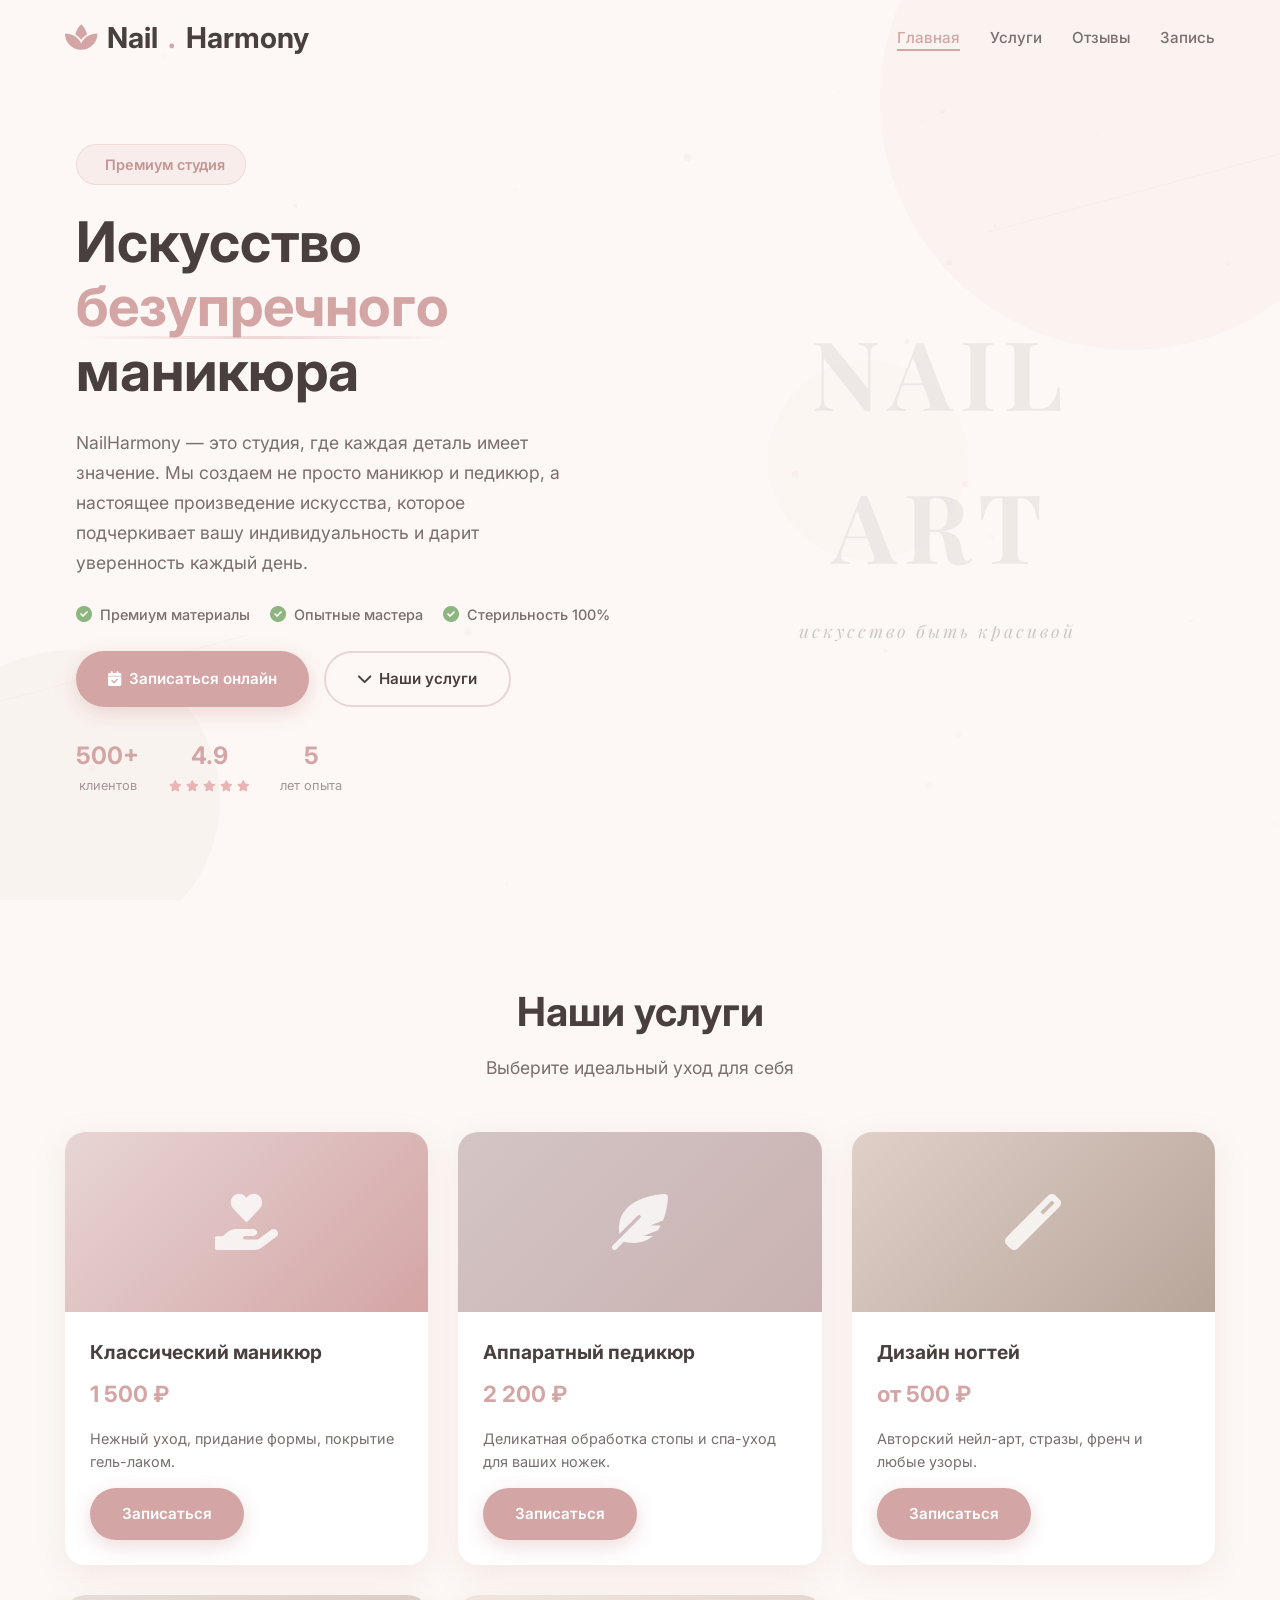
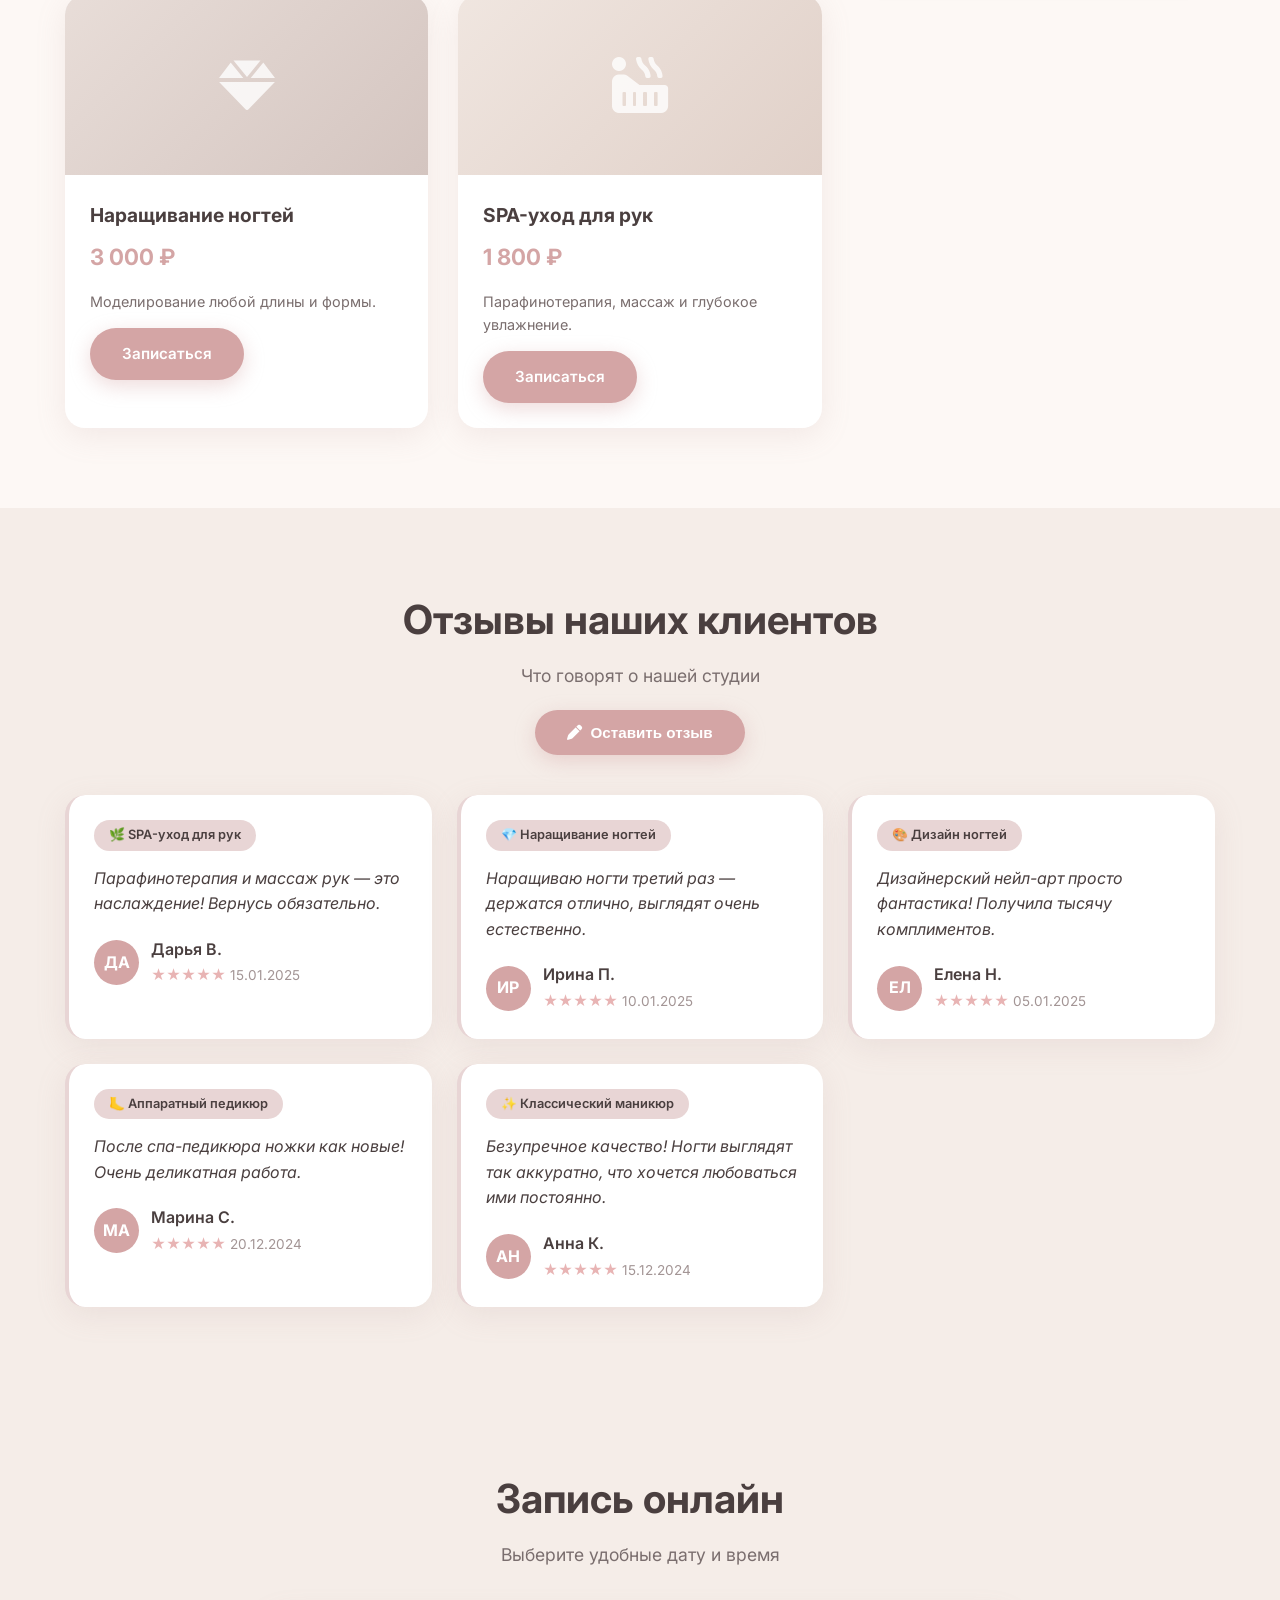
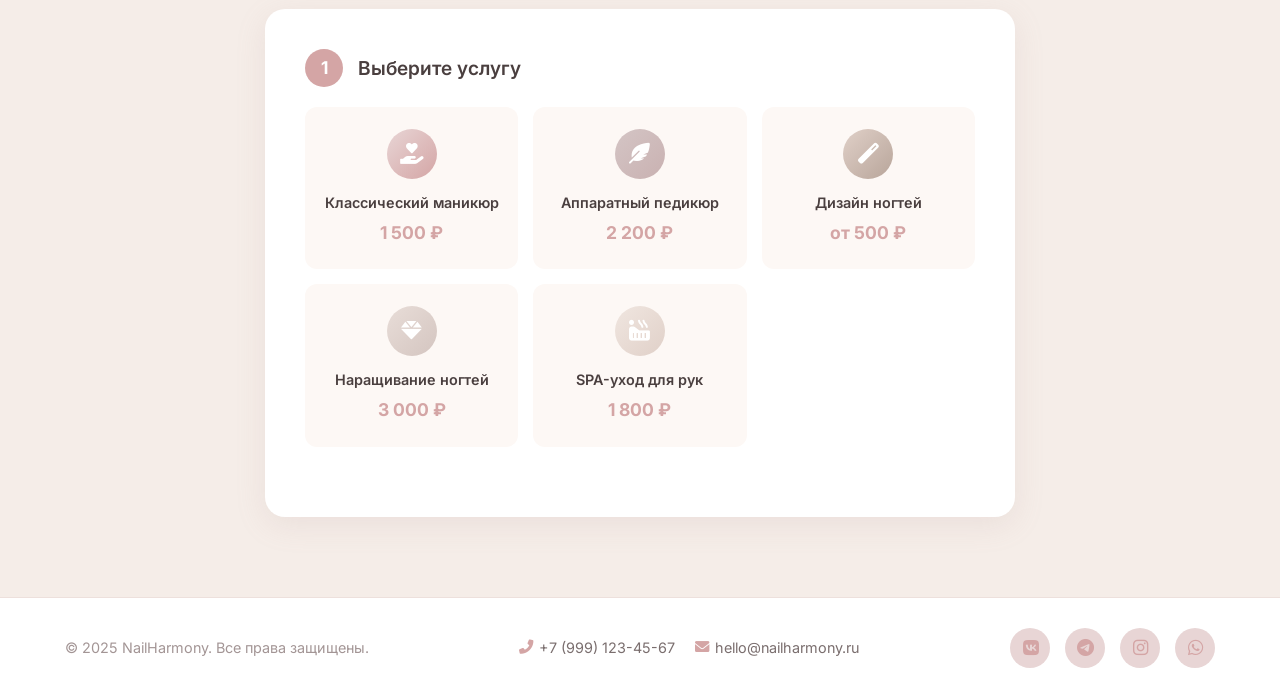
==== commit 61d374dc: "update1.2" ====
--- a/index.html
+++ b/index.html
@@ -6,7 +6,7 @@
     <title>NailHarmony | Студия маникюра и педикюра</title>
     <link rel="stylesheet" href="https://cdnjs.cloudflare.com/ajax/libs/font-awesome/6.0.0-beta3/css/all.min.css">
     <link href="https://fonts.googleapis.com/css2?family=Inter:wght@400;500;600;700;800&family=Montserrat:wght@300;400;500;600;700&family=Playfair+Display:ital,wght@0,400;0,500;0,600;0,700;1,400;1,500&display=swap" rel="stylesheet">
-    <link rel="stylesheet" href="style.css">
+    <link rel="stylesheet" href="style.css?v=2">
 </head>
 <body>
 
@@ -34,14 +34,12 @@
     <main>
         <!-- Hero -->
         <section id="hero">
-            <!-- Декоративный фон -->
             <div class="hero-bg-decor">
                 <div class="hero-circle circle-1"></div>
                 <div class="hero-circle circle-2"></div>
                 <div class="hero-circle circle-3"></div>
                 <div class="hero-line line-1"></div>
                 <div class="hero-line line-2"></div>
-                <div class="hero-dots"></div>
             </div>
             
             <div class="container">
@@ -51,11 +49,9 @@
                             <i class="fas fa-sparkles"></i> Премиум студия
                         </div>
                         <h1 class="reveal active">
-                            <span class="hero-word">Искусство</span><br>
-                            <span class="hero-highlight">
-                                <span class="highlight-letter">б</span><span class="highlight-letter">е</span><span class="highlight-letter">з</span><span class="highlight-letter">у</span><span class="highlight-letter">п</span><span class="highlight-letter">р</span><span class="highlight-letter">е</span><span class="highlight-letter">ч</span><span class="highlight-letter">н</span><span class="highlight-letter">о</span><span class="highlight-letter">г</span><span class="highlight-letter">о</span>
-                            </span><br>
-                            <span class="hero-word">маникюра</span>
+                            Искусство<br>
+                            <span class="hero-highlight">безупречного</span><br>
+                            маникюра
                         </h1>
                         <p class="hero-description reveal active" style="transition-delay: 0.2s;">
                             NailHarmony — это студия, где каждая деталь имеет значение. Мы создаем не просто маникюр и педикюр, а настоящее произведение искусства, которое подчеркивает вашу индивидуальность и дарит уверенность каждый день.
@@ -82,29 +78,40 @@
                                 <i class="fas fa-chevron-down"></i> Наши услуги
                             </a>
                         </div>
-                        <div class="hero-rating reveal active" style="transition-delay: 0.6s;">
-                            <div class="rating-stars">
-                                <i class="fas fa-star"></i>
-                                <i class="fas fa-star"></i>
-                                <i class="fas fa-star"></i>
-                                <i class="fas fa-star"></i>
-                                <i class="fas fa-star"></i>
-                            </div>
-                            <span>4.9 — более 500 довольных клиентов</span>
+                        <div class="hero-stats reveal active" style="transition-delay: 0.6s;">
+                            <div class="hero-stat">
+                                <span class="stat-number">500+</span>
+                                <span class="stat-label">клиентов</span>
+                            </div>
+                            <div class="hero-stat">
+                                <span class="stat-number">4.9</span>
+                                <span class="stat-label">
+                                    <i class="fas fa-star"></i>
+                                    <i class="fas fa-star"></i>
+                                    <i class="fas fa-star"></i>
+                                    <i class="fas fa-star"></i>
+                                    <i class="fas fa-star"></i>
+                                </span>
+                            </div>
+                            <div class="hero-stat">
+                                <span class="stat-number">5</span>
+                                <span class="stat-label">лет опыта</span>
+                            </div>
                         </div>
                     </div>
                     <div class="hero-visual reveal active" style="transition-delay: 0.4s;">
-                        <div class="hero-text-animation">
-                            <div class="animated-letter">N</div>
-                            <div class="animated-letter">A</div>
-                            <div class="animated-letter">I</div>
-                            <div class="animated-letter">L</div>
-                            <div class="animated-letter space"> </div>
-                            <div class="animated-letter">A</div>
-                            <div class="animated-letter">R</div>
-                            <div class="animated-letter">T</div>
-                        </div>
-                        <div class="hero-subtitle-animation">искусство быть красивой</div>
+                        <div class="hero-big-text">
+                            <div class="big-letter">N</div>
+                            <div class="big-letter">A</div>
+                            <div class="big-letter">I</div>
+                            <div class="big-letter">L</div>
+                        </div>
+                        <div class="hero-big-text">
+                            <div class="big-letter">A</div>
+                            <div class="big-letter">R</div>
+                            <div class="big-letter">T</div>
+                        </div>
+                        <div class="hero-tagline">искусство быть красивой</div>
                     </div>
                 </div>
             </div>
@@ -125,7 +132,7 @@
                         <div class="card-content">
                             <h3>Классический маникюр</h3>
                             <div class="price">1 500 ₽</div>
-                            <p>Нежный уход, придание формы, покрытие гель-лаком. Идеально для ухоженных рук.</p>
+                            <p>Нежный уход, придание формы, покрытие гель-лаком.</p>
                             <a href="#booking" class="btn btn-primary">Записаться</a>
                         </div>
                     </div>
@@ -136,7 +143,7 @@
                         <div class="card-content">
                             <h3>Аппаратный педикюр</h3>
                             <div class="price">2 200 ₽</div>
-                            <p>Деликатная обработка стопы, покрытие и спа-уход для ваших ножек.</p>
+                            <p>Деликатная обработка стопы и спа-уход для ваших ножек.</p>
                             <a href="#booking" class="btn btn-primary">Записаться</a>
                         </div>
                     </div>
@@ -147,7 +154,7 @@
                         <div class="card-content">
                             <h3>Дизайн ногтей</h3>
                             <div class="price">от 500 ₽</div>
-                            <p>Авторский нейл-арт, стемпинг, стразы, френч и любые узоры на ваш выбор.</p>
+                            <p>Авторский нейл-арт, стразы, френч и любые узоры.</p>
                             <a href="#booking" class="btn btn-primary">Записаться</a>
                         </div>
                     </div>
@@ -158,7 +165,7 @@
                         <div class="card-content">
                             <h3>Наращивание ногтей</h3>
                             <div class="price">3 000 ₽</div>
-                            <p>Моделирование любой длины и формы. Прочные и естественные ногти.</p>
+                            <p>Моделирование любой длины и формы.</p>
                             <a href="#booking" class="btn btn-primary">Записаться</a>
                         </div>
                     </div>
@@ -169,7 +176,7 @@
                         <div class="card-content">
                             <h3>SPA-уход для рук</h3>
                             <div class="price">1 800 ₽</div>
-                            <p>Парафинотерапия, массаж, пилинг и глубокое увлажнение. Полное расслабление.</p>
+                            <p>Парафинотерапия, массаж и глубокое увлажнение.</p>
                             <a href="#booking" class="btn btn-primary">Записаться</a>
                         </div>
                     </div>
@@ -298,6 +305,6 @@
         </div>
     </footer>
 
-    <script src="script.js"></script>
+    <script src="script.js?v=2"></script>
 </body>
 </html>
--- a/style.css
+++ b/style.css
@@ -37,7 +37,6 @@
     padding: 0 25px;
 }
 
-/* Canvas фон */
 #bg-canvas {
     position: fixed;
     top: 0;
@@ -46,7 +45,7 @@
     height: 100%;
     z-index: 0;
     pointer-events: none;
-    opacity: 0.4;
+    opacity: 0.3;
 }
 
 /* Header */
@@ -141,7 +140,7 @@
     z-index: 1001;
 }
 
-/* ========== HERO НОВЫЙ ========== */
+/* ========== HERO ========== */
 #hero {
     position: relative;
     z-index: 1;
@@ -152,7 +151,6 @@
     overflow: hidden;
 }
 
-/* Декоративный фон */
 .hero-bg-decor {
     position: absolute;
     top: 0;
@@ -166,7 +164,7 @@
 .hero-circle {
     position: absolute;
     border-radius: 50%;
-    opacity: 0.08;
+    opacity: 0.06;
 }
 
 .circle-1 {
@@ -191,8 +189,8 @@
     width: 200px;
     height: 200px;
     background: var(--primary-light);
-    top: 50%;
-    left: 50%;
+    top: 40%;
+    left: 60%;
     animation: floatCircle 10s ease-in-out infinite;
 }
 
@@ -206,19 +204,19 @@
     position: absolute;
     height: 1px;
     background: var(--primary-light);
-    opacity: 0.3;
+    opacity: 0.2;
     transform: rotate(-15deg);
 }
 
 .line-1 {
     width: 400px;
-    top: 30%;
+    top: 20%;
     right: -100px;
 }
 
 .line-2 {
     width: 300px;
-    bottom: 20%;
+    bottom: 25%;
     left: -50px;
 }
 
@@ -231,26 +229,24 @@
     z-index: 1;
 }
 
-/* Бейдж */
 .hero-badge {
     display: inline-flex;
     align-items: center;
     gap: 8px;
-    background: rgba(212, 165, 165, 0.15);
+    background: rgba(212, 165, 165, 0.12);
     color: var(--primary-dark);
     padding: 8px 20px;
     border-radius: 50px;
     font-size: 0.9rem;
     font-weight: 600;
     margin-bottom: 25px;
-    border: 1px solid rgba(212, 165, 165, 0.3);
+    border: 1px solid rgba(212, 165, 165, 0.25);
 }
 
 .hero-badge i {
     font-size: 0.9rem;
 }
 
-/* Заголовок */
 .hero-content h1 {
     font-size: 3.5rem;
     font-weight: 700;
@@ -259,34 +255,14 @@
     margin-bottom: 25px;
 }
 
-.hero-word {
-    display: inline-block;
-}
-
 .hero-highlight {
-    display: inline-block;
     color: var(--primary);
     position: relative;
-}
-
-.highlight-letter {
     display: inline-block;
-    animation: letterShine 3s ease-in-out infinite;
-}
-
-.highlight-letter:nth-child(1) { animation-delay: 0s; }
-.highlight-letter:nth-child(2) { animation-delay: 0.1s; }
-.highlight-letter:nth-child(3) { animation-delay: 0.2s; }
-.highlight-letter:nth-child(4) { animation-delay: 0.3s; }
-.highlight-letter:nth-child(5) { animation-delay: 0.4s; }
-.highlight-letter:nth-child(6) { animation-delay: 0.5s; }
-.highlight-letter:nth-child(7) { animation-delay: 0.6s; }
-.highlight-letter:nth-child(8) { animation-delay: 0.7s; }
-.highlight-letter:nth-child(9) { animation-delay: 0.8s; }
-.highlight-letter:nth-child(10) { animation-delay: 0.9s; }
-.highlight-letter:nth-child(11) { animation-delay: 1s; }
-
-@keyframes letterShine {
+    animation: colorPulse 3s ease-in-out infinite;
+}
+
+@keyframes colorPulse {
     0%, 100% { color: var(--primary); }
     50% { color: var(--primary-dark); }
 }
@@ -299,24 +275,22 @@
     width: 100%;
     height: 3px;
     background: linear-gradient(90deg, transparent, var(--primary), transparent);
-    opacity: 0.5;
-}
-
-/* Описание */
+    opacity: 0.4;
+}
+
 .hero-description {
     font-size: 1.1rem;
     color: var(--text-light);
-    margin-bottom: 30px;
+    margin-bottom: 25px;
     line-height: 1.7;
     max-width: 500px;
 }
 
-/* Преимущества */
 .hero-features {
     display: flex;
     gap: 20px;
     flex-wrap: wrap;
-    margin-bottom: 30px;
+    margin-bottom: 25px;
 }
 
 .hero-feature {
@@ -333,12 +307,11 @@
     font-size: 1rem;
 }
 
-/* Кнопки */
 .btn-group {
     display: flex;
     gap: 15px;
     flex-wrap: wrap;
-    margin-bottom: 25px;
+    margin-bottom: 30px;
 }
 
 .btn {
@@ -379,26 +352,31 @@
     transform: translateY(-2px);
 }
 
-/* Рейтинг */
-.hero-rating {
-    display: flex;
-    align-items: center;
-    gap: 12px;
-}
-
-.rating-stars {
-    display: flex;
-    gap: 3px;
-}
-
-.rating-stars i {
+.hero-stats {
+    display: flex;
+    gap: 30px;
+}
+
+.hero-stat {
+    text-align: center;
+}
+
+.stat-number {
+    display: block;
+    font-size: 1.5rem;
+    font-weight: 700;
+    color: var(--primary);
+}
+
+.stat-label {
+    display: block;
+    font-size: 0.8rem;
+    color: var(--text-muted);
+}
+
+.stat-label i {
     color: #E8B4B4;
-    font-size: 0.9rem;
-}
-
-.hero-rating span {
-    color: var(--text-muted);
-    font-size: 0.9rem;
+    font-size: 0.7rem;
 }
 
 /* Визуальная часть */
@@ -407,50 +385,41 @@
     flex-direction: column;
     align-items: center;
     justify-content: center;
-    position: relative;
-}
-
-.hero-text-animation {
-    display: flex;
-    gap: 5px;
-    margin-bottom: 15px;
-}
-
-.animated-letter {
+}
+
+.hero-big-text {
+    display: flex;
+    gap: 8px;
+}
+
+.big-letter {
     font-family: 'Playfair Display', serif;
-    font-size: 5rem;
+    font-size: 6rem;
     font-weight: 700;
     color: var(--text);
-    opacity: 0.15;
+    opacity: 0.08;
     animation: letterFloat 4s ease-in-out infinite;
     transition: all 0.3s ease;
 }
 
-.animated-letter.space {
-    width: 20px;
-}
-
-.animated-letter:nth-child(1) { animation-delay: 0s; }
-.animated-letter:nth-child(2) { animation-delay: 0.2s; }
-.animated-letter:nth-child(3) { animation-delay: 0.4s; }
-.animated-letter:nth-child(4) { animation-delay: 0.6s; }
-.animated-letter:nth-child(5) { animation-delay: 0s; }
-.animated-letter:nth-child(6) { animation-delay: 0.8s; }
-.animated-letter:nth-child(7) { animation-delay: 1s; }
-.animated-letter:nth-child(8) { animation-delay: 1.2s; }
+.big-letter:nth-child(1) { animation-delay: 0s; }
+.big-letter:nth-child(2) { animation-delay: 0.3s; }
+.big-letter:nth-child(3) { animation-delay: 0.6s; }
+.big-letter:nth-child(4) { animation-delay: 0.9s; }
 
 @keyframes letterFloat {
-    0%, 100% { transform: translateY(0); opacity: 0.15; }
-    50% { transform: translateY(-15px); opacity: 0.5; }
-}
-
-.hero-subtitle-animation {
+    0%, 100% { transform: translateY(0); opacity: 0.08; }
+    50% { transform: translateY(-15px); opacity: 0.2; }
+}
+
+.hero-tagline {
     font-family: 'Playfair Display', serif;
     font-style: italic;
-    font-size: 1.2rem;
+    font-size: 1.1rem;
     color: var(--text-muted);
     opacity: 0.5;
     letter-spacing: 3px;
+    margin-top: 15px;
 }
 
 /* Sections */
@@ -494,7 +463,7 @@
 /* Services Cards */
 .services-grid {
     display: grid;
-    grid-template-columns: repeat(auto-fit, minmax(300px, 1fr));
+    grid-template-columns: repeat(auto-fit, minmax(280px, 1fr));
     gap: 30px;
 }
 
@@ -512,11 +481,11 @@
 }
 
 .card-img {
-    height: 200px;
+    height: 180px;
     display: flex;
     align-items: center;
     justify-content: center;
-    font-size: 4rem;
+    font-size: 3.5rem;
     color: var(--white);
     position: relative;
     overflow: hidden;
@@ -533,19 +502,19 @@
 }
 
 .card-content h3 {
-    font-size: 1.3rem;
+    font-size: 1.2rem;
     margin-bottom: 8px;
     color: var(--text);
 }
 
 .card-content p {
     color: var(--text-light);
-    font-size: 0.95rem;
+    font-size: 0.9rem;
     margin-bottom: 15px;
 }
 
 .price {
-    font-size: 1.5rem;
+    font-size: 1.4rem;
     font-weight: 700;
     color: var(--primary);
     margin-bottom: 15px;
@@ -554,7 +523,7 @@
 /* Reviews */
 .reviews-grid {
     display: grid;
-    grid-template-columns: repeat(auto-fit, minmax(320px, 1fr));
+    grid-template-columns: repeat(auto-fit, minmax(300px, 1fr));
     gap: 25px;
     margin-top: 30px;
 }
@@ -580,14 +549,8 @@
 }
 
 @keyframes fadeInUp {
-    from {
-        opacity: 0;
-        transform: translateY(20px);
-    }
-    to {
-        opacity: 1;
-        transform: translateY(0);
-    }
+    from { opacity: 0; transform: translateY(20px); }
+    to { opacity: 1; transform: translateY(0); }
 }
 
 .service-badge {
@@ -669,7 +632,7 @@
 
 /* Review Form */
 .review-form-wrapper {
-    max-width: 700px;
+    max-width: 600px;
     margin: 0 auto 40px;
     text-align: center;
 }
@@ -685,27 +648,14 @@
 }
 
 @keyframes slideDown {
-    from {
-        opacity: 0;
-        transform: translateY(-20px);
-    }
-    to {
-        opacity: 1;
-        transform: translateY(0);
-    }
+    from { opacity: 0; transform: translateY(-20px); }
+    to { opacity: 1; transform: translateY(0); }
 }
 
 .review-form-container h3 {
     font-size: 1.3rem;
     color: var(--text);
     margin-bottom: 20px;
-    display: flex;
-    align-items: center;
-    gap: 10px;
-}
-
-.review-form-container h3 i {
-    color: #E8B4B4;
 }
 
 .review-form input,
@@ -765,14 +715,13 @@
 }
 
 .stars-input i:hover,
-.stars-input i.active,
 .stars-input i.fas {
     color: #E8B4B4;
 }
 
 /* Booking */
 .booking-container {
-    max-width: 800px;
+    max-width: 750px;
     margin: 0 auto;
     background: var(--white);
     border-radius: var(--radius);
@@ -781,7 +730,7 @@
 }
 
 .booking-step {
-    margin-bottom: 35px;
+    margin-bottom: 30px;
 }
 
 .booking-step:last-child {
@@ -792,12 +741,12 @@
     display: flex;
     align-items: center;
     gap: 15px;
-    margin-bottom: 25px;
+    margin-bottom: 20px;
 }
 
 .step-number {
-    width: 40px;
-    height: 40px;
+    width: 38px;
+    height: 38px;
     background: var(--primary);
     color: var(--white);
     border-radius: 50%;
@@ -817,7 +766,7 @@
 
 .booking-services-grid {
     display: grid;
-    grid-template-columns: repeat(auto-fit, minmax(200px, 1fr));
+    grid-template-columns: repeat(auto-fit, minmax(180px, 1fr));
     gap: 15px;
 }
 
@@ -846,15 +795,15 @@
 }
 
 .booking-service-card .service-icon {
-    width: 55px;
-    height: 55px;
+    width: 50px;
+    height: 50px;
     border-radius: 50%;
     display: flex;
     align-items: center;
     justify-content: center;
     margin: 0 auto 12px;
     color: var(--white);
-    font-size: 1.5rem;
+    font-size: 1.3rem;
     transition: var(--transition);
 }
 
@@ -865,7 +814,7 @@
 
 .booking-service-card .service-name {
     font-weight: 600;
-    font-size: 0.95rem;
+    font-size: 0.9rem;
     color: var(--text);
     margin-bottom: 5px;
 }
@@ -907,11 +856,6 @@
     font-weight: 500;
 }
 
-.selected-service-info i {
-    color: var(--primary);
-    font-size: 1.2rem;
-}
-
 .selected-service-info .change-btn {
     margin-left: auto;
     background: none;
@@ -920,7 +864,6 @@
     cursor: pointer;
     font-size: 0.85rem;
     text-decoration: underline;
-    transition: var(--transition);
 }
 
 .selected-service-info .change-btn:hover {
@@ -929,7 +872,7 @@
 
 .days-grid {
     display: grid;
-    grid-template-columns: repeat(auto-fit, minmax(85px, 1fr));
+    grid-template-columns: repeat(auto-fit, minmax(80px, 1fr));
     gap: 10px;
 }
 
@@ -957,7 +900,7 @@
 }
 
 .day-btn .day-name {
-    font-size: 0.8rem;
+    font-size: 0.75rem;
     color: var(--text-muted);
     display: block;
     margin-bottom: 3px;
@@ -968,13 +911,13 @@
 }
 
 .day-btn .day-date {
-    font-size: 1.2rem;
+    font-size: 1.1rem;
     font-weight: 600;
 }
 
 .time-grid {
     display: grid;
-    grid-template-columns: repeat(auto-fit, minmax(110px, 1fr));
+    grid-template-columns: repeat(auto-fit, minmax(100px, 1fr));
     gap: 10px;
 }
 
@@ -1106,7 +1049,6 @@
 .success-message h3 {
     color: var(--text);
     margin-bottom: 10px;
-    font-size: 1.3rem;
 }
 
 .success-message p {
@@ -1180,7 +1122,6 @@
     transform: translateY(-3px);
 }
 
-/* Reveal animations */
 .reveal {
     opacity: 0;
     transform: translateY(30px);
@@ -1192,24 +1133,16 @@
     transform: translateY(0);
 }
 
-/* Responsive */
 @media (max-width: 768px) {
     .hero-grid {
         grid-template-columns: 1fr;
     }
-
     .hero-content h1 {
         font-size: 2.3rem;
     }
-
-    .hero-text-animation {
+    .hero-visual {
         display: none;
     }
-
-    .hero-subtitle-animation {
-        display: none;
-    }
-
     nav ul {
         position: fixed;
         top: 0;
@@ -1224,43 +1157,17 @@
         box-shadow: -5px 0 20px rgba(0,0,0,0.05);
         z-index: 1000;
     }
-
     nav ul.show {
         right: 0;
     }
-
     .mobile-menu {
         display: block;
     }
-
     .services-grid,
     .reviews-grid {
         grid-template-columns: 1fr;
     }
-
-    .booking-services-grid {
-        grid-template-columns: repeat(2, 1fr);
-    }
-
-    .days-grid {
-        grid-template-columns: repeat(3, 1fr);
-    }
-
-    .time-grid {
-        grid-template-columns: repeat(3, 1fr);
-    }
-
     .booking-container {
         padding: 25px;
     }
-
-    footer .container {
-        flex-direction: column;
-        text-align: center;
-    }
-
-    .footer-contacts {
-        flex-direction: column;
-        gap: 10px;
-    }
 }
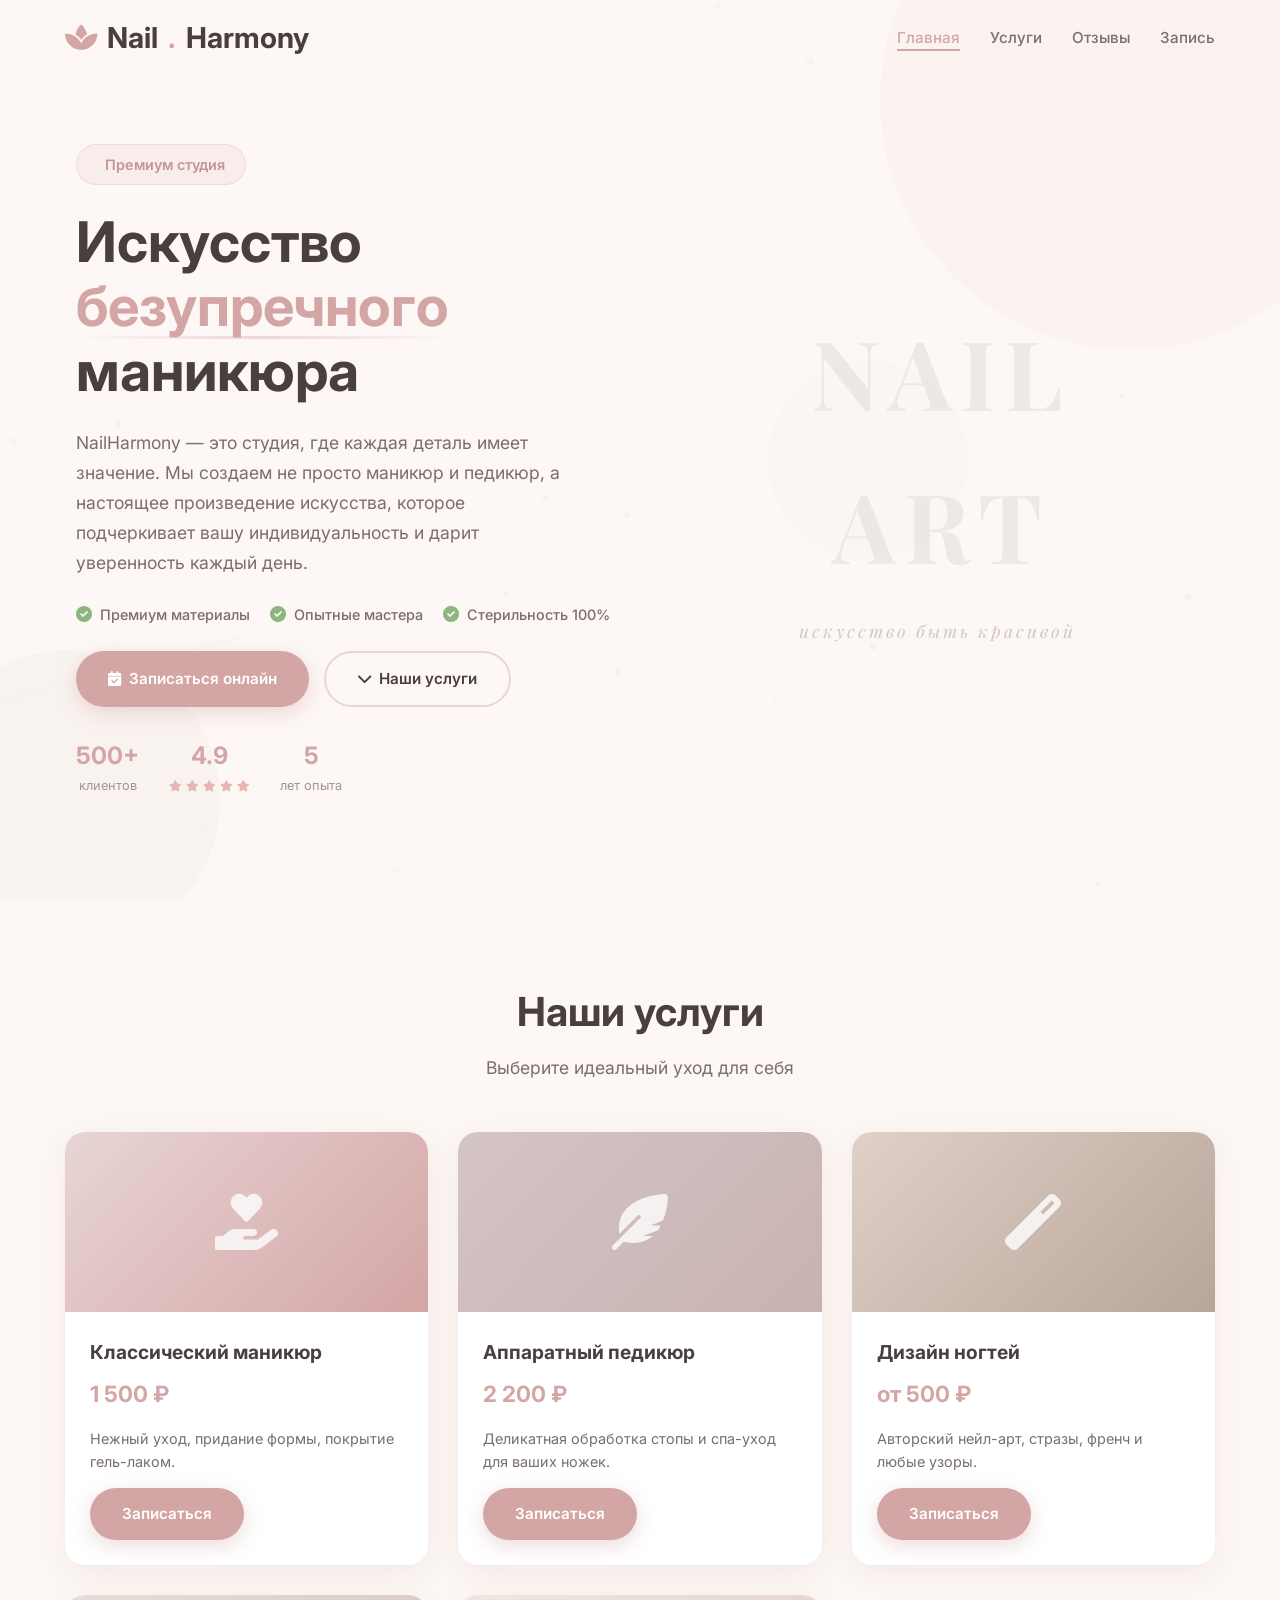
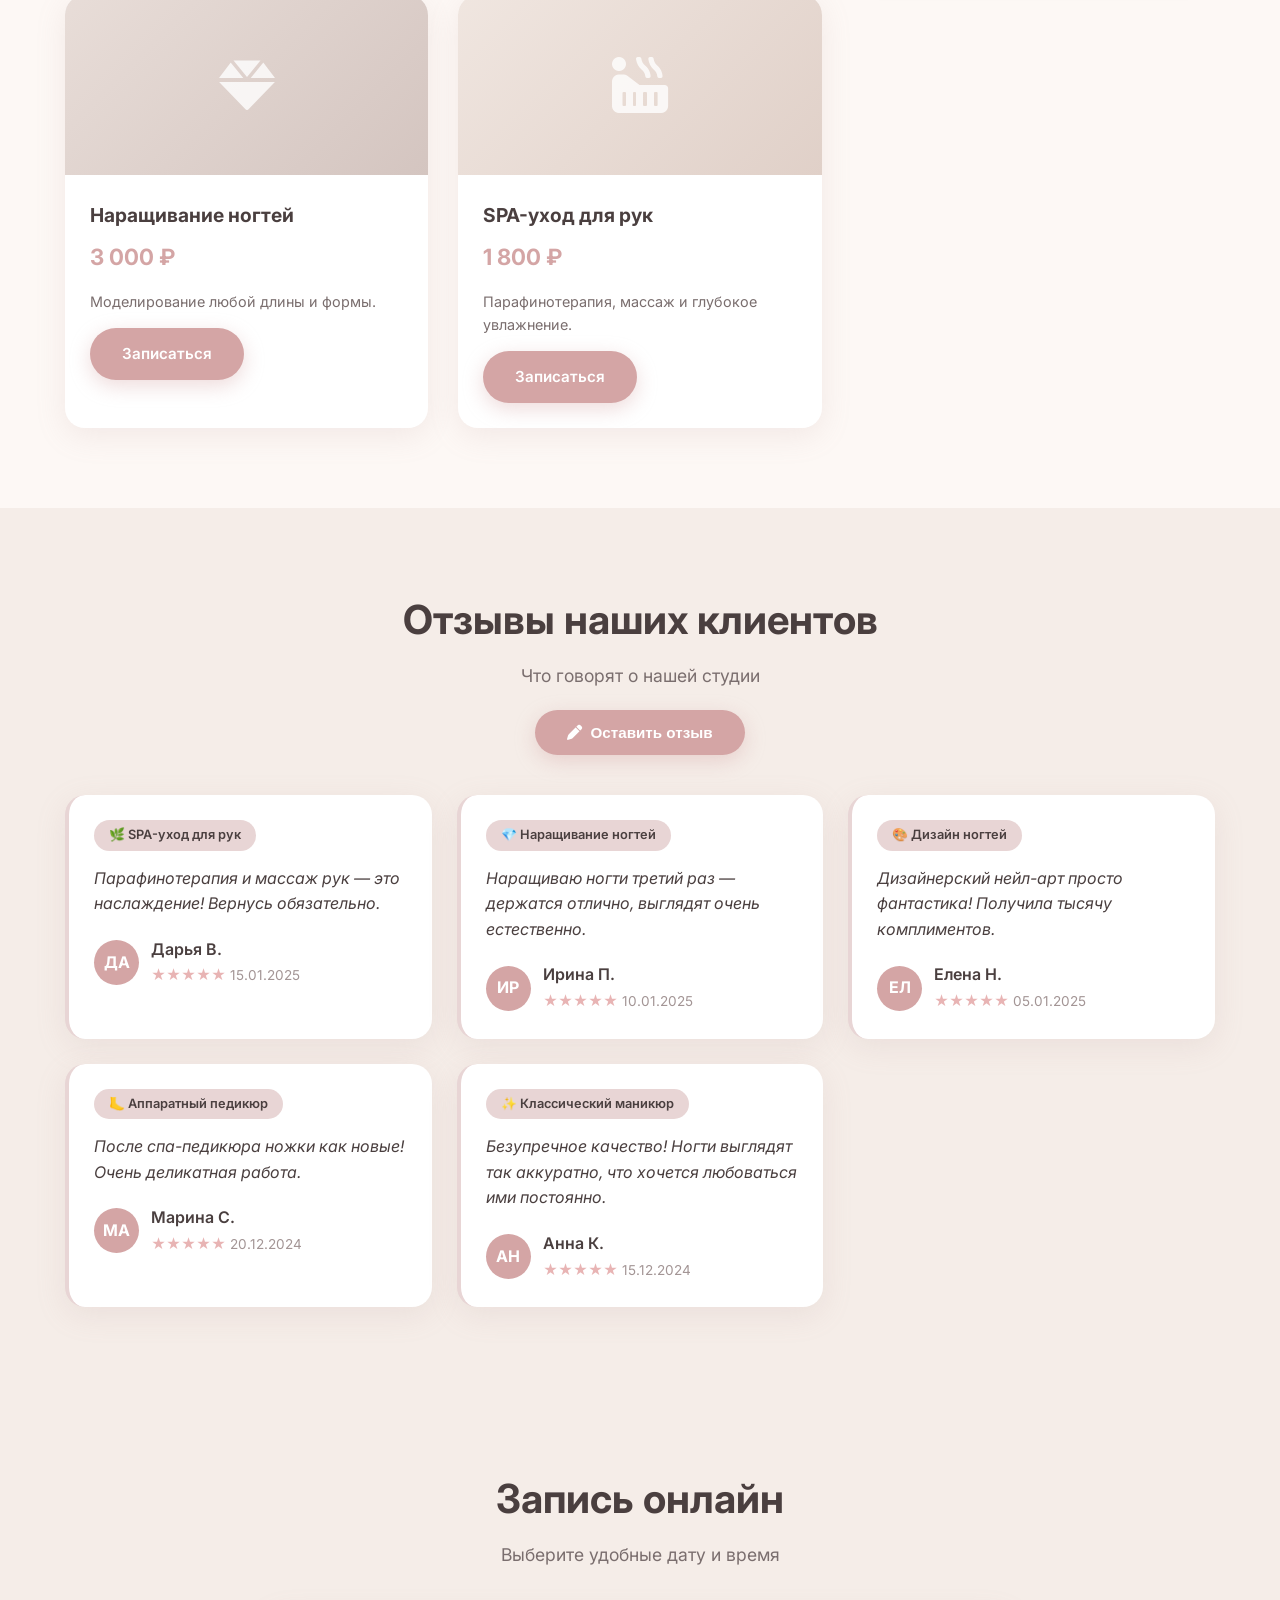
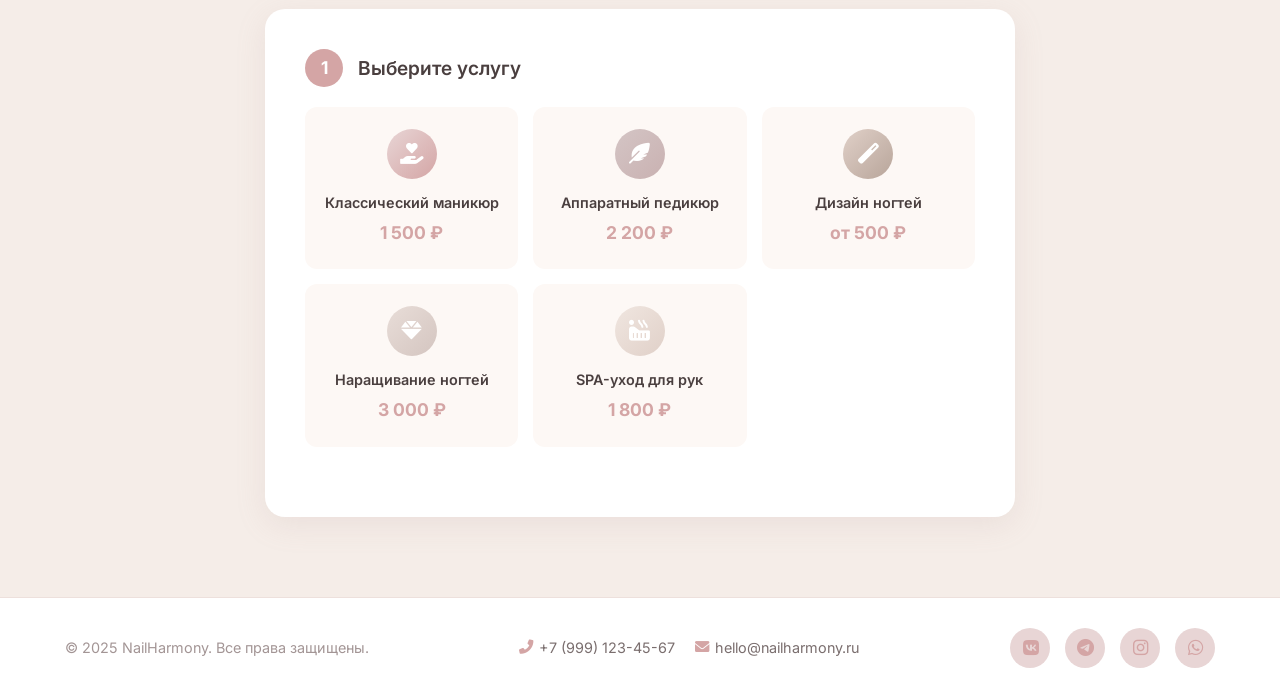
==== commit 6d1b6d71: "update1.3" ====
--- a/index.html
+++ b/index.html
@@ -6,7 +6,7 @@
     <title>NailHarmony | Студия маникюра и педикюра</title>
     <link rel="stylesheet" href="https://cdnjs.cloudflare.com/ajax/libs/font-awesome/6.0.0-beta3/css/all.min.css">
     <link href="https://fonts.googleapis.com/css2?family=Inter:wght@400;500;600;700;800&family=Montserrat:wght@300;400;500;600;700&family=Playfair+Display:ital,wght@0,400;0,500;0,600;0,700;1,400;1,500&display=swap" rel="stylesheet">
-    <link rel="stylesheet" href="style.css?v=2">
+    <link rel="stylesheet" href="style.css">
 </head>
 <body>
 
@@ -197,7 +197,7 @@
                     
                     <div class="review-form-container" id="review-form-container" style="display: none;">
                         <h3><i class="fas fa-star"></i> Ваш отзыв</h3>
-                        <form id="review-form" class="review-form">
+                        <form id="review-form">
                             <input type="text" id="review-name" placeholder="Ваше имя" required>
                             <select id="review-service" required>
                                 <option value="">Выберите услугу</option>
@@ -207,9 +207,9 @@
                                 <option value="Наращивание ногтей">💎 Наращивание ногтей</option>
                                 <option value="SPA-уход для рук">🌿 SPA-уход для рук</option>
                             </select>
-                            <div class="star-rating" id="star-rating">
+                            <div class="star-rating">
                                 <span>Оценка:</span>
-                                <div class="stars-input">
+                                <div class="stars-input" id="stars-input">
                                     <i class="far fa-star" data-rating="1"></i>
                                     <i class="far fa-star" data-rating="2"></i>
                                     <i class="far fa-star" data-rating="3"></i>
@@ -219,7 +219,7 @@
                             </div>
                             <input type="hidden" id="review-rating" value="0">
                             <textarea id="review-text" rows="4" placeholder="Поделитесь впечатлениями..." required></textarea>
-                            <button type="submit" class="btn-glow">
+                            <button type="submit" class="btn-send-review">
                                 <i class="fas fa-paper-plane"></i> Отправить отзыв
                             </button>
                         </form>
@@ -305,6 +305,6 @@
         </div>
     </footer>
 
-    <script src="script.js?v=2"></script>
+    <script src="script.js"></script>
 </body>
 </html>
--- a/style.css
+++ b/style.css
@@ -2,7 +2,6 @@
     --primary: #D4A5A5;
     --primary-light: #E8D5D5;
     --primary-dark: #C49595;
-    --secondary: #C9B1B1;
     --accent: #B8A59A;
     --bg: #FDF8F5;
     --bg-alt: #F5EDE8;
@@ -37,6 +36,7 @@
     padding: 0 25px;
 }
 
+/* Canvas */
 #bg-canvas {
     position: fixed;
     top: 0;
@@ -84,14 +84,8 @@
     z-index: 1001;
 }
 
-.logo i {
-    color: var(--primary);
-    font-size: 1.8rem;
-}
-
-.logo span {
-    color: var(--primary);
-}
+.logo i { color: var(--primary); font-size: 1.8rem; }
+.logo span { color: var(--primary); }
 
 nav ul {
     display: flex;
@@ -122,14 +116,9 @@
 }
 
 nav ul li a:hover,
-nav ul li a.active {
-    color: var(--primary);
-}
-
+nav ul li a.active { color: var(--primary); }
 nav ul li a:hover::after,
-nav ul li a.active::after {
-    width: 100%;
-}
+nav ul li a.active::after { width: 100%; }
 
 .mobile-menu {
     display: none;
@@ -140,7 +129,7 @@
     z-index: 1001;
 }
 
-/* ========== HERO ========== */
+/* Hero */
 #hero {
     position: relative;
     z-index: 1;
@@ -208,17 +197,8 @@
     transform: rotate(-15deg);
 }
 
-.line-1 {
-    width: 400px;
-    top: 20%;
-    right: -100px;
-}
-
-.line-2 {
-    width: 300px;
-    bottom: 25%;
-    left: -50px;
-}
+.line-1 { width: 400px; top: 20%; right: -100px; }
+.line-2 { width: 300px; bottom: 25%; left: -50px; }
 
 .hero-grid {
     display: grid;
@@ -243,10 +223,6 @@
     border: 1px solid rgba(212, 165, 165, 0.25);
 }
 
-.hero-badge i {
-    font-size: 0.9rem;
-}
-
 .hero-content h1 {
     font-size: 3.5rem;
     font-weight: 700;
@@ -302,10 +278,7 @@
     font-weight: 500;
 }
 
-.hero-feature i {
-    color: #8DB580;
-    font-size: 1rem;
-}
+.hero-feature i { color: #8DB580; font-size: 1rem; }
 
 .btn-group {
     display: flex;
@@ -352,14 +325,8 @@
     transform: translateY(-2px);
 }
 
-.hero-stats {
-    display: flex;
-    gap: 30px;
-}
-
-.hero-stat {
-    text-align: center;
-}
+.hero-stats { display: flex; gap: 30px; }
+.hero-stat { text-align: center; }
 
 .stat-number {
     display: block;
@@ -374,10 +341,7 @@
     color: var(--text-muted);
 }
 
-.stat-label i {
-    color: #E8B4B4;
-    font-size: 0.7rem;
-}
+.stat-label i { color: #E8B4B4; font-size: 0.7rem; }
 
 /* Визуальная часть */
 .hero-visual {
@@ -387,10 +351,7 @@
     justify-content: center;
 }
 
-.hero-big-text {
-    display: flex;
-    gap: 8px;
-}
+.hero-big-text { display: flex; gap: 8px; }
 
 .big-letter {
     font-family: 'Playfair Display', serif;
@@ -399,7 +360,6 @@
     color: var(--text);
     opacity: 0.08;
     animation: letterFloat 4s ease-in-out infinite;
-    transition: all 0.3s ease;
 }
 
 .big-letter:nth-child(1) { animation-delay: 0s; }
@@ -423,44 +383,16 @@
 }
 
 /* Sections */
-section {
-    position: relative;
-    z-index: 1;
-    padding: 80px 0;
-}
-
-#reviews {
-    background: var(--bg-alt);
-}
-
-#booking {
-    background: var(--bg-alt);
-}
-
-.section-header {
-    text-align: center;
-    margin-bottom: 50px;
-}
-
-.section-header h2 {
-    font-size: 2.5rem;
-    color: var(--text);
-    margin-bottom: 10px;
-}
-
-.section-subtitle {
-    color: var(--text-light);
-    font-size: 1.1rem;
-}
-
-.section-title {
-    font-size: 2.5rem;
-    color: var(--text);
-    margin-bottom: 10px;
-    text-align: center;
-}
-
-/* Services Cards */
+section { position: relative; z-index: 1; padding: 80px 0; }
+#reviews { background: var(--bg-alt); }
+#booking { background: var(--bg-alt); }
+
+.section-header { text-align: center; margin-bottom: 50px; }
+.section-header h2 { font-size: 2.5rem; color: var(--text); margin-bottom: 10px; }
+.section-subtitle { color: var(--text-light); font-size: 1.1rem; }
+.section-title { font-size: 2.5rem; color: var(--text); margin-bottom: 10px; text-align: center; }
+
+/* Services */
 .services-grid {
     display: grid;
     grid-template-columns: repeat(auto-fit, minmax(280px, 1fr));
@@ -487,150 +419,15 @@
     justify-content: center;
     font-size: 3.5rem;
     color: var(--white);
-    position: relative;
-    overflow: hidden;
-}
-
-.card-img i {
-    position: relative;
-    z-index: 1;
-    opacity: 0.8;
-}
-
-.card-content {
-    padding: 25px;
-}
-
-.card-content h3 {
-    font-size: 1.2rem;
-    margin-bottom: 8px;
-    color: var(--text);
-}
-
-.card-content p {
-    color: var(--text-light);
-    font-size: 0.9rem;
-    margin-bottom: 15px;
-}
-
-.price {
-    font-size: 1.4rem;
-    font-weight: 700;
-    color: var(--primary);
-    margin-bottom: 15px;
-}
-
-/* Reviews */
-.reviews-grid {
-    display: grid;
-    grid-template-columns: repeat(auto-fit, minmax(300px, 1fr));
-    gap: 25px;
-    margin-top: 30px;
-}
-
-.review-card {
-    background: var(--white);
-    border-radius: var(--radius);
-    padding: 25px;
-    box-shadow: var(--soft-shadow);
-    transition: var(--transition);
-    border-left: 4px solid var(--primary-light);
-    position: relative;
-}
-
-.review-card:hover {
-    transform: translateY(-5px);
-    box-shadow: var(--soft-shadow-hover);
-}
-
-.review-card.new-review {
-    animation: fadeInUp 0.5s ease;
-    border-left-color: #8DB580;
-}
-
-@keyframes fadeInUp {
-    from { opacity: 0; transform: translateY(20px); }
-    to { opacity: 1; transform: translateY(0); }
-}
-
-.service-badge {
-    display: inline-block;
-    background: var(--primary-light);
-    color: var(--text);
-    padding: 5px 15px;
-    border-radius: 20px;
-    font-size: 0.8rem;
-    font-weight: 600;
-    margin-bottom: 15px;
-}
-
-.review-text {
-    font-style: italic;
-    color: var(--text);
-    margin-bottom: 20px;
-    line-height: 1.6;
-}
-
-.reviewer {
-    display: flex;
-    align-items: center;
-    gap: 12px;
-}
-
-.avatar {
-    width: 45px;
-    height: 45px;
-    border-radius: 50%;
-    background: var(--primary);
-    color: var(--white);
-    display: flex;
-    align-items: center;
-    justify-content: center;
-    font-weight: 700;
-    font-size: 1rem;
-}
-
-.reviewer-info {
-    flex: 1;
-}
-
-.reviewer-name {
-    font-weight: 600;
-    color: var(--text);
-}
-
-.stars {
-    color: #E8B4B4;
-    font-size: 0.9rem;
-}
-
-.platform {
-    color: var(--text-muted);
-    font-size: 0.85rem;
-}
-
-.delete-review {
-    position: absolute;
-    top: 15px;
-    right: 15px;
-    background: none;
-    border: none;
-    color: var(--text-muted);
-    cursor: pointer;
-    font-size: 1rem;
-    transition: var(--transition);
-    opacity: 0;
-}
-
-.review-card:hover .delete-review {
-    opacity: 1;
-}
-
-.delete-review:hover {
-    color: #E8B4B4;
-}
-
-/* Review Form */
+}
+.card-img i { opacity: 0.8; }
+
+.card-content { padding: 25px; }
+.card-content h3 { font-size: 1.2rem; margin-bottom: 8px; color: var(--text); }
+.card-content p { color: var(--text-light); font-size: 0.9rem; margin-bottom: 15px; }
+.price { font-size: 1.4rem; font-weight: 700; color: var(--primary); margin-bottom: 15px; }
+
+/* ========== ОТЗЫВЫ ========== */
 .review-form-wrapper {
     max-width: 600px;
     margin: 0 auto 40px;
@@ -645,6 +442,7 @@
     margin-top: 25px;
     text-align: left;
     animation: slideDown 0.4s ease;
+    width: 100%;
 }
 
 @keyframes slideDown {
@@ -656,11 +454,18 @@
     font-size: 1.3rem;
     color: var(--text);
     margin-bottom: 20px;
-}
-
-.review-form input,
-.review-form select,
-.review-form textarea {
+    display: flex;
+    align-items: center;
+    gap: 10px;
+}
+
+.review-form-container h3 i { color: #E8B4B4; }
+
+#review-form { width: 100%; }
+
+#review-form input[type="text"],
+#review-form select,
+#review-form textarea {
     width: 100%;
     padding: 14px 18px;
     margin-bottom: 15px;
@@ -671,17 +476,18 @@
     transition: var(--transition);
     background: var(--bg);
     color: var(--text);
-}
-
-.review-form input:focus,
-.review-form select:focus,
-.review-form textarea:focus {
+    display: block;
+}
+
+#review-form input:focus,
+#review-form select:focus,
+#review-form textarea:focus {
     outline: none;
     border-color: var(--primary);
     background: var(--white);
 }
 
-.review-form select {
+#review-form select {
     appearance: none;
     background-image: url("data:image/svg+xml,%3Csvg xmlns='http://www.w3.org/2000/svg' width='12' height='8' viewBox='0 0 12 8'%3E%3Cpath fill='%23A39595' d='M6 8L0 0h12z'/%3E%3C/svg%3E");
     background-repeat: no-repeat;
@@ -689,6 +495,8 @@
     cursor: pointer;
 }
 
+#review-form textarea { resize: vertical; min-height: 100px; }
+
 .star-rating {
     display: flex;
     align-items: center;
@@ -696,16 +504,13 @@
     margin-bottom: 15px;
 }
 
-.star-rating span {
+.star-rating > span {
     color: var(--text);
     font-weight: 500;
     min-width: 70px;
 }
 
-.stars-input {
-    display: flex;
-    gap: 5px;
-}
+.stars-input { display: flex; gap: 5px; }
 
 .stars-input i {
     font-size: 1.8rem;
@@ -715,9 +520,118 @@
 }
 
 .stars-input i:hover,
-.stars-input i.fas {
-    color: #E8B4B4;
-}
+.stars-input i.fas { color: #E8B4B4; }
+
+.btn-send-review {
+    width: 100%;
+    padding: 15px;
+    background: var(--primary);
+    color: var(--white);
+    border: none;
+    border-radius: 50px;
+    font-size: 1rem;
+    font-weight: 600;
+    cursor: pointer;
+    transition: var(--transition);
+    box-shadow: 0 6px 20px rgba(212, 165, 165, 0.4);
+    display: flex;
+    align-items: center;
+    justify-content: center;
+    gap: 8px;
+    margin-top: 5px;
+}
+
+.btn-send-review:hover {
+    background: var(--primary-dark);
+    transform: translateY(-2px);
+    box-shadow: 0 10px 28px rgba(212, 165, 165, 0.5);
+}
+
+.reviews-grid {
+    display: grid;
+    grid-template-columns: repeat(auto-fit, minmax(320px, 1fr));
+    gap: 25px;
+    margin-top: 30px;
+}
+
+.review-card {
+    background: var(--white);
+    border-radius: var(--radius);
+    padding: 25px;
+    box-shadow: var(--soft-shadow);
+    transition: var(--transition);
+    border-left: 4px solid var(--primary-light);
+    position: relative;
+}
+
+.review-card:hover {
+    transform: translateY(-5px);
+    box-shadow: var(--soft-shadow-hover);
+}
+
+.review-card.new-review {
+    animation: fadeInUp 0.5s ease;
+    border-left-color: #8DB580;
+}
+
+@keyframes fadeInUp {
+    from { opacity: 0; transform: translateY(20px); }
+    to { opacity: 1; transform: translateY(0); }
+}
+
+.service-badge {
+    display: inline-block;
+    background: var(--primary-light);
+    color: var(--text);
+    padding: 5px 15px;
+    border-radius: 20px;
+    font-size: 0.8rem;
+    font-weight: 600;
+    margin-bottom: 15px;
+}
+
+.review-text {
+    font-style: italic;
+    color: var(--text);
+    margin-bottom: 20px;
+    line-height: 1.6;
+}
+
+.reviewer { display: flex; align-items: center; gap: 12px; }
+
+.avatar {
+    width: 45px;
+    height: 45px;
+    border-radius: 50%;
+    background: var(--primary);
+    color: var(--white);
+    display: flex;
+    align-items: center;
+    justify-content: center;
+    font-weight: 700;
+    font-size: 1rem;
+}
+
+.reviewer-info { flex: 1; }
+.reviewer-name { font-weight: 600; color: var(--text); }
+.stars { color: #E8B4B4; font-size: 0.9rem; }
+.platform { color: var(--text-muted); font-size: 0.85rem; }
+
+.delete-review {
+    position: absolute;
+    top: 15px;
+    right: 15px;
+    background: none;
+    border: none;
+    color: var(--text-muted);
+    cursor: pointer;
+    font-size: 1rem;
+    transition: var(--transition);
+    opacity: 0;
+}
+
+.review-card:hover .delete-review { opacity: 1; }
+.delete-review:hover { color: #E8B4B4; }
 
 /* Booking */
 .booking-container {
@@ -729,13 +643,8 @@
     box-shadow: var(--soft-shadow);
 }
 
-.booking-step {
-    margin-bottom: 30px;
-}
-
-.booking-step:last-child {
-    margin-bottom: 0;
-}
+.booking-step { margin-bottom: 30px; }
+.booking-step:last-child { margin-bottom: 0; }
 
 .step-header {
     display: flex;
@@ -758,11 +667,7 @@
     flex-shrink: 0;
 }
 
-.step-header h3 {
-    font-size: 1.2rem;
-    color: var(--text);
-    font-weight: 600;
-}
+.step-header h3 { font-size: 1.2rem; color: var(--text); font-weight: 600; }
 
 .booking-services-grid {
     display: grid;
@@ -804,7 +709,6 @@
     margin: 0 auto 12px;
     color: var(--white);
     font-size: 1.3rem;
-    transition: var(--transition);
 }
 
 .booking-service-card.selected .service-icon {
@@ -812,18 +716,8 @@
     box-shadow: 0 6px 20px rgba(212, 165, 165, 0.4);
 }
 
-.booking-service-card .service-name {
-    font-weight: 600;
-    font-size: 0.9rem;
-    color: var(--text);
-    margin-bottom: 5px;
-}
-
-.booking-service-card .service-price {
-    color: var(--primary);
-    font-weight: 700;
-    font-size: 1.1rem;
-}
+.booking-service-card .service-name { font-weight: 600; font-size: 0.9rem; color: var(--text); margin-bottom: 5px; }
+.booking-service-card .service-price { color: var(--primary); font-weight: 700; font-size: 1.1rem; }
 
 .booking-service-card .check-mark {
     position: absolute;
@@ -840,9 +734,7 @@
     font-size: 0.8rem;
 }
 
-.booking-service-card.selected .check-mark {
-    display: flex;
-}
+.booking-service-card.selected .check-mark { display: flex; }
 
 .selected-service-info {
     background: linear-gradient(135deg, var(--primary-light), #F0E0E0);
@@ -866,15 +758,7 @@
     text-decoration: underline;
 }
 
-.selected-service-info .change-btn:hover {
-    color: var(--primary);
-}
-
-.days-grid {
-    display: grid;
-    grid-template-columns: repeat(auto-fit, minmax(80px, 1fr));
-    gap: 10px;
-}
+.days-grid { display: grid; grid-template-columns: repeat(auto-fit, minmax(80px, 1fr)); gap: 10px; }
 
 .day-btn {
     padding: 14px 10px;
@@ -888,38 +772,13 @@
     color: var(--text);
 }
 
-.day-btn:hover {
-    border-color: var(--primary);
-    background: var(--primary-light);
-}
-
-.day-btn.selected {
-    background: var(--primary);
-    color: var(--white);
-    border-color: var(--primary);
-}
-
-.day-btn .day-name {
-    font-size: 0.75rem;
-    color: var(--text-muted);
-    display: block;
-    margin-bottom: 3px;
-}
-
-.day-btn.selected .day-name {
-    color: rgba(255,255,255,0.8);
-}
-
-.day-btn .day-date {
-    font-size: 1.1rem;
-    font-weight: 600;
-}
-
-.time-grid {
-    display: grid;
-    grid-template-columns: repeat(auto-fit, minmax(100px, 1fr));
-    gap: 10px;
-}
+.day-btn:hover { border-color: var(--primary); background: var(--primary-light); }
+.day-btn.selected { background: var(--primary); color: var(--white); border-color: var(--primary); }
+.day-btn .day-name { font-size: 0.75rem; color: var(--text-muted); display: block; margin-bottom: 3px; }
+.day-btn.selected .day-name { color: rgba(255,255,255,0.8); }
+.day-btn .day-date { font-size: 1.1rem; font-weight: 600; }
+
+.time-grid { display: grid; grid-template-columns: repeat(auto-fit, minmax(100px, 1fr)); gap: 10px; }
 
 .time-btn {
     padding: 12px 15px;
@@ -934,16 +793,8 @@
     color: var(--text);
 }
 
-.time-btn:hover {
-    border-color: var(--primary);
-    background: var(--primary-light);
-}
-
-.time-btn.selected {
-    background: var(--primary);
-    color: var(--white);
-    border-color: var(--primary);
-}
+.time-btn:hover { border-color: var(--primary); background: var(--primary-light); }
+.time-btn.selected { background: var(--primary); color: var(--white); border-color: var(--primary); }
 
 .booking-summary {
     background: linear-gradient(135deg, #F5EDE8, #EDE0DC);
@@ -968,15 +819,8 @@
     padding-top: 12px;
 }
 
-.booking-summary .summary-label {
-    color: var(--text-muted);
-    font-size: 0.9rem;
-}
-
-.booking-summary .summary-value {
-    font-weight: 500;
-    text-align: right;
-}
+.booking-summary .summary-label { color: var(--text-muted); font-size: 0.9rem; }
+.booking-summary .summary-value { font-weight: 500; text-align: right; }
 
 .booking-form input {
     width: 100%;
@@ -991,11 +835,7 @@
     color: var(--text);
 }
 
-.booking-form input:focus {
-    outline: none;
-    border-color: var(--primary);
-    background: var(--white);
-}
+.booking-form input:focus { outline: none; border-color: var(--primary); background: var(--white); }
 
 .btn-glow {
     width: 100%;
@@ -1015,16 +855,9 @@
     gap: 8px;
 }
 
-.btn-glow:hover {
-    background: var(--primary-dark);
-    transform: translateY(-2px);
-    box-shadow: 0 10px 28px rgba(212, 165, 165, 0.5);
-}
-
-.success-message {
-    text-align: center;
-    padding: 30px 20px;
-}
+.btn-glow:hover { background: var(--primary-dark); transform: translateY(-2px); box-shadow: 0 10px 28px rgba(212, 165, 165, 0.5); }
+
+.success-message { text-align: center; padding: 30px 20px; }
 
 .success-icon {
     width: 80px;
@@ -1046,15 +879,8 @@
     100% { transform: scale(1); }
 }
 
-.success-message h3 {
-    color: var(--text);
-    margin-bottom: 10px;
-}
-
-.success-message p {
-    color: var(--text-light);
-    margin-bottom: 20px;
-}
+.success-message h3 { color: var(--text); margin-bottom: 10px; }
+.success-message p { color: var(--text-light); margin-bottom: 20px; }
 
 /* Footer */
 footer {
@@ -1074,34 +900,13 @@
     gap: 15px;
 }
 
-footer p {
-    color: var(--text-muted);
-    font-size: 0.9rem;
-}
-
-.footer-contacts {
-    display: flex;
-    gap: 20px;
-    flex-wrap: wrap;
-}
-
-.footer-contacts span {
-    color: var(--text-light);
-    font-size: 0.9rem;
-    display: flex;
-    align-items: center;
-    gap: 6px;
-}
-
-.footer-contacts span i {
-    color: var(--primary);
-}
-
-.social {
-    display: flex;
-    gap: 15px;
-}
-
+footer p { color: var(--text-muted); font-size: 0.9rem; }
+
+.footer-contacts { display: flex; gap: 20px; flex-wrap: wrap; }
+.footer-contacts span { color: var(--text-light); font-size: 0.9rem; display: flex; align-items: center; gap: 6px; }
+.footer-contacts span i { color: var(--primary); }
+
+.social { display: flex; gap: 15px; }
 .social a {
     width: 40px;
     height: 40px;
@@ -1116,33 +921,15 @@
     font-size: 1.1rem;
 }
 
-.social a:hover {
-    background: var(--primary);
-    color: var(--white);
-    transform: translateY(-3px);
-}
-
-.reveal {
-    opacity: 0;
-    transform: translateY(30px);
-    transition: opacity 0.6s ease, transform 0.6s ease;
-}
-
-.reveal.active {
-    opacity: 1;
-    transform: translateY(0);
-}
+.social a:hover { background: var(--primary); color: var(--white); transform: translateY(-3px); }
+
+.reveal { opacity: 0; transform: translateY(30px); transition: opacity 0.6s ease, transform 0.6s ease; }
+.reveal.active { opacity: 1; transform: translateY(0); }
 
 @media (max-width: 768px) {
-    .hero-grid {
-        grid-template-columns: 1fr;
-    }
-    .hero-content h1 {
-        font-size: 2.3rem;
-    }
-    .hero-visual {
-        display: none;
-    }
+    .hero-grid { grid-template-columns: 1fr; }
+    .hero-content h1 { font-size: 2.3rem; }
+    .hero-visual { display: none; }
     nav ul {
         position: fixed;
         top: 0;
@@ -1157,17 +944,9 @@
         box-shadow: -5px 0 20px rgba(0,0,0,0.05);
         z-index: 1000;
     }
-    nav ul.show {
-        right: 0;
-    }
-    .mobile-menu {
-        display: block;
-    }
+    nav ul.show { right: 0; }
+    .mobile-menu { display: block; }
     .services-grid,
-    .reviews-grid {
-        grid-template-columns: 1fr;
-    }
-    .booking-container {
-        padding: 25px;
-    }
+    .reviews-grid { grid-template-columns: 1fr; }
+    .booking-container { padding: 25px; }
 }
